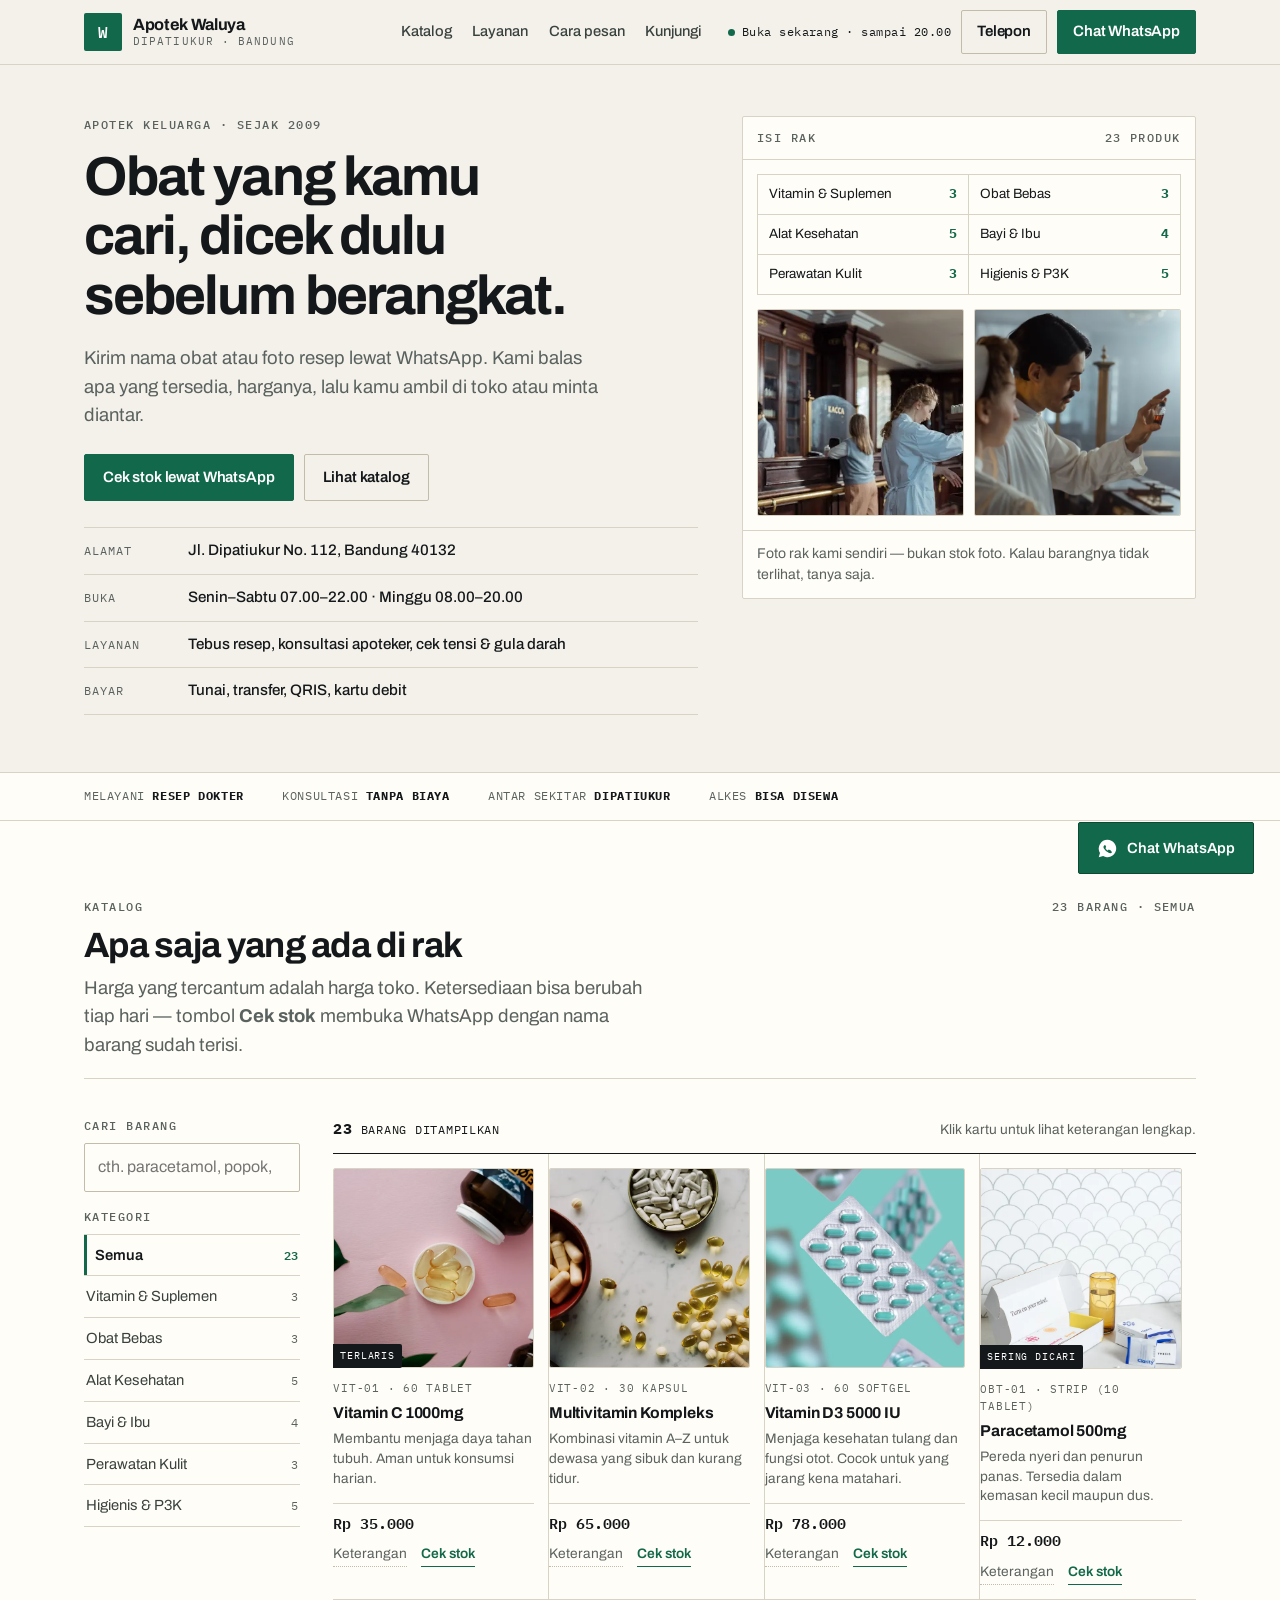
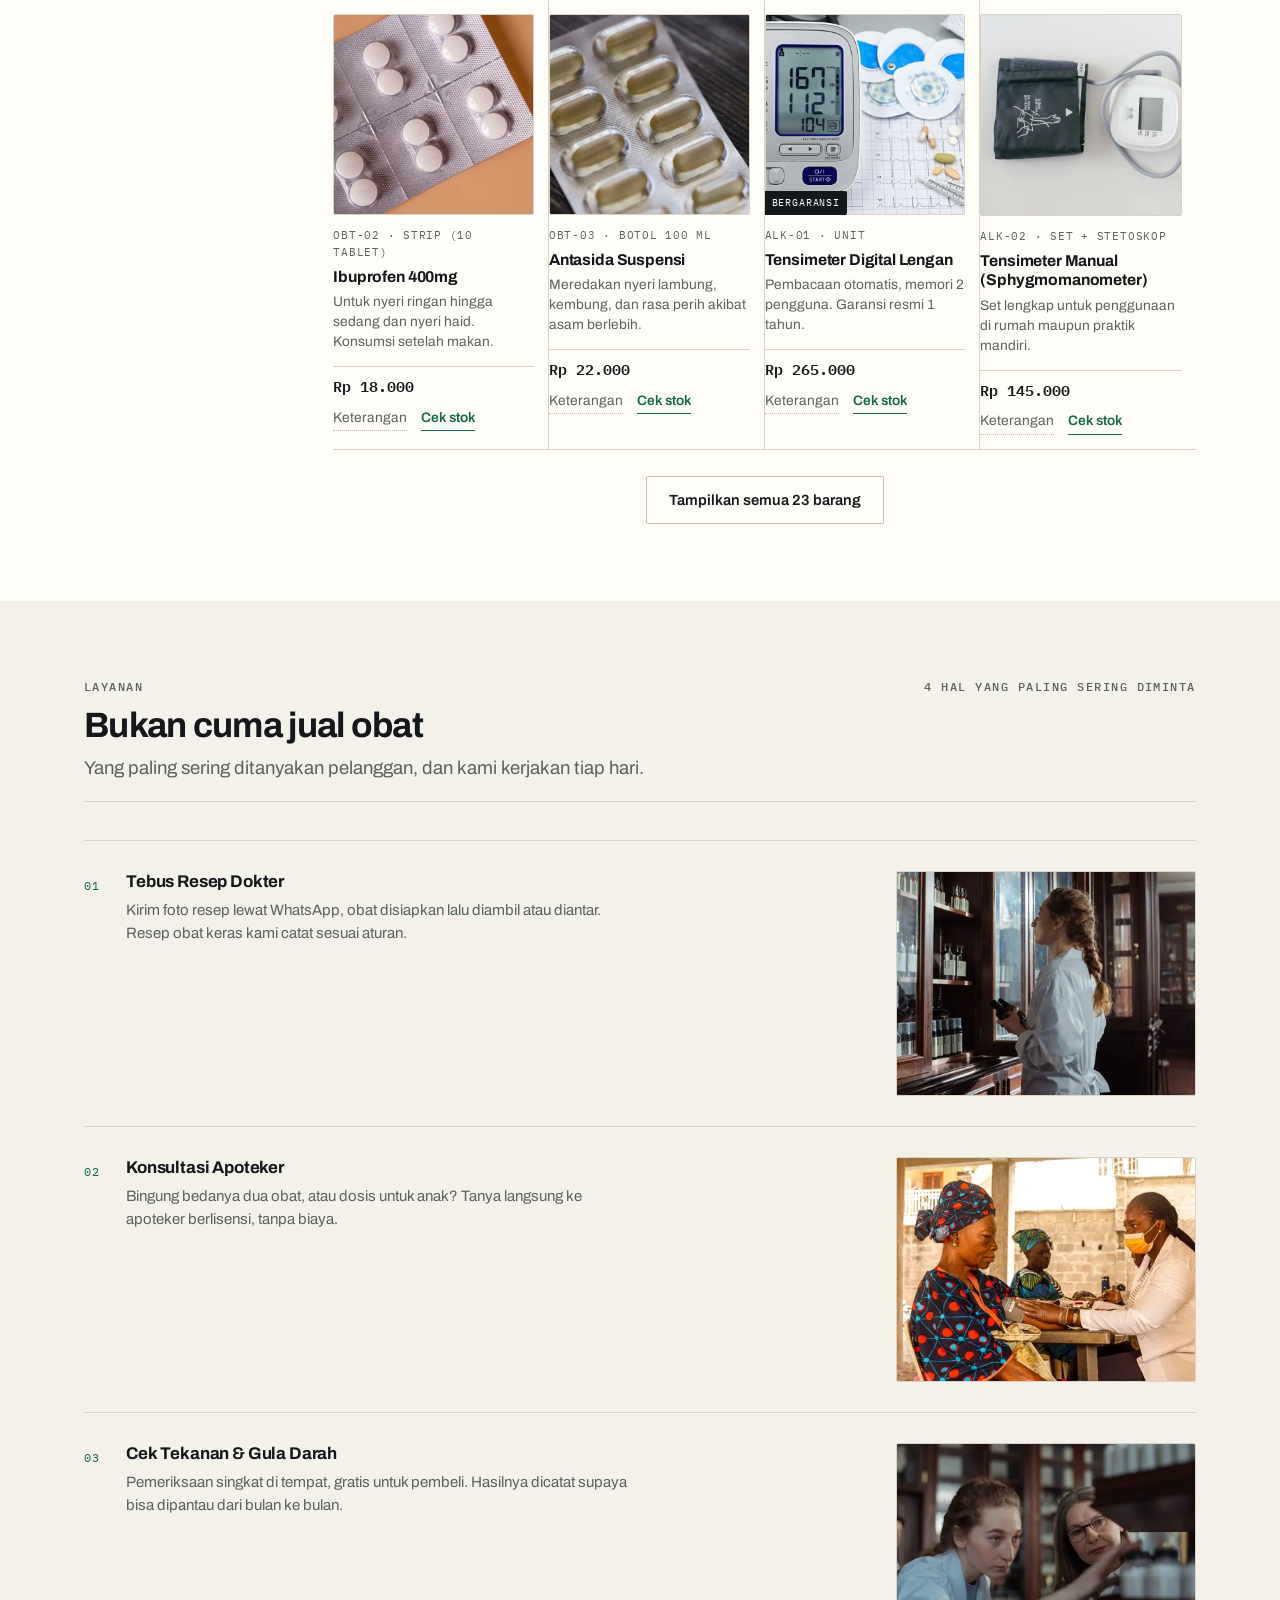
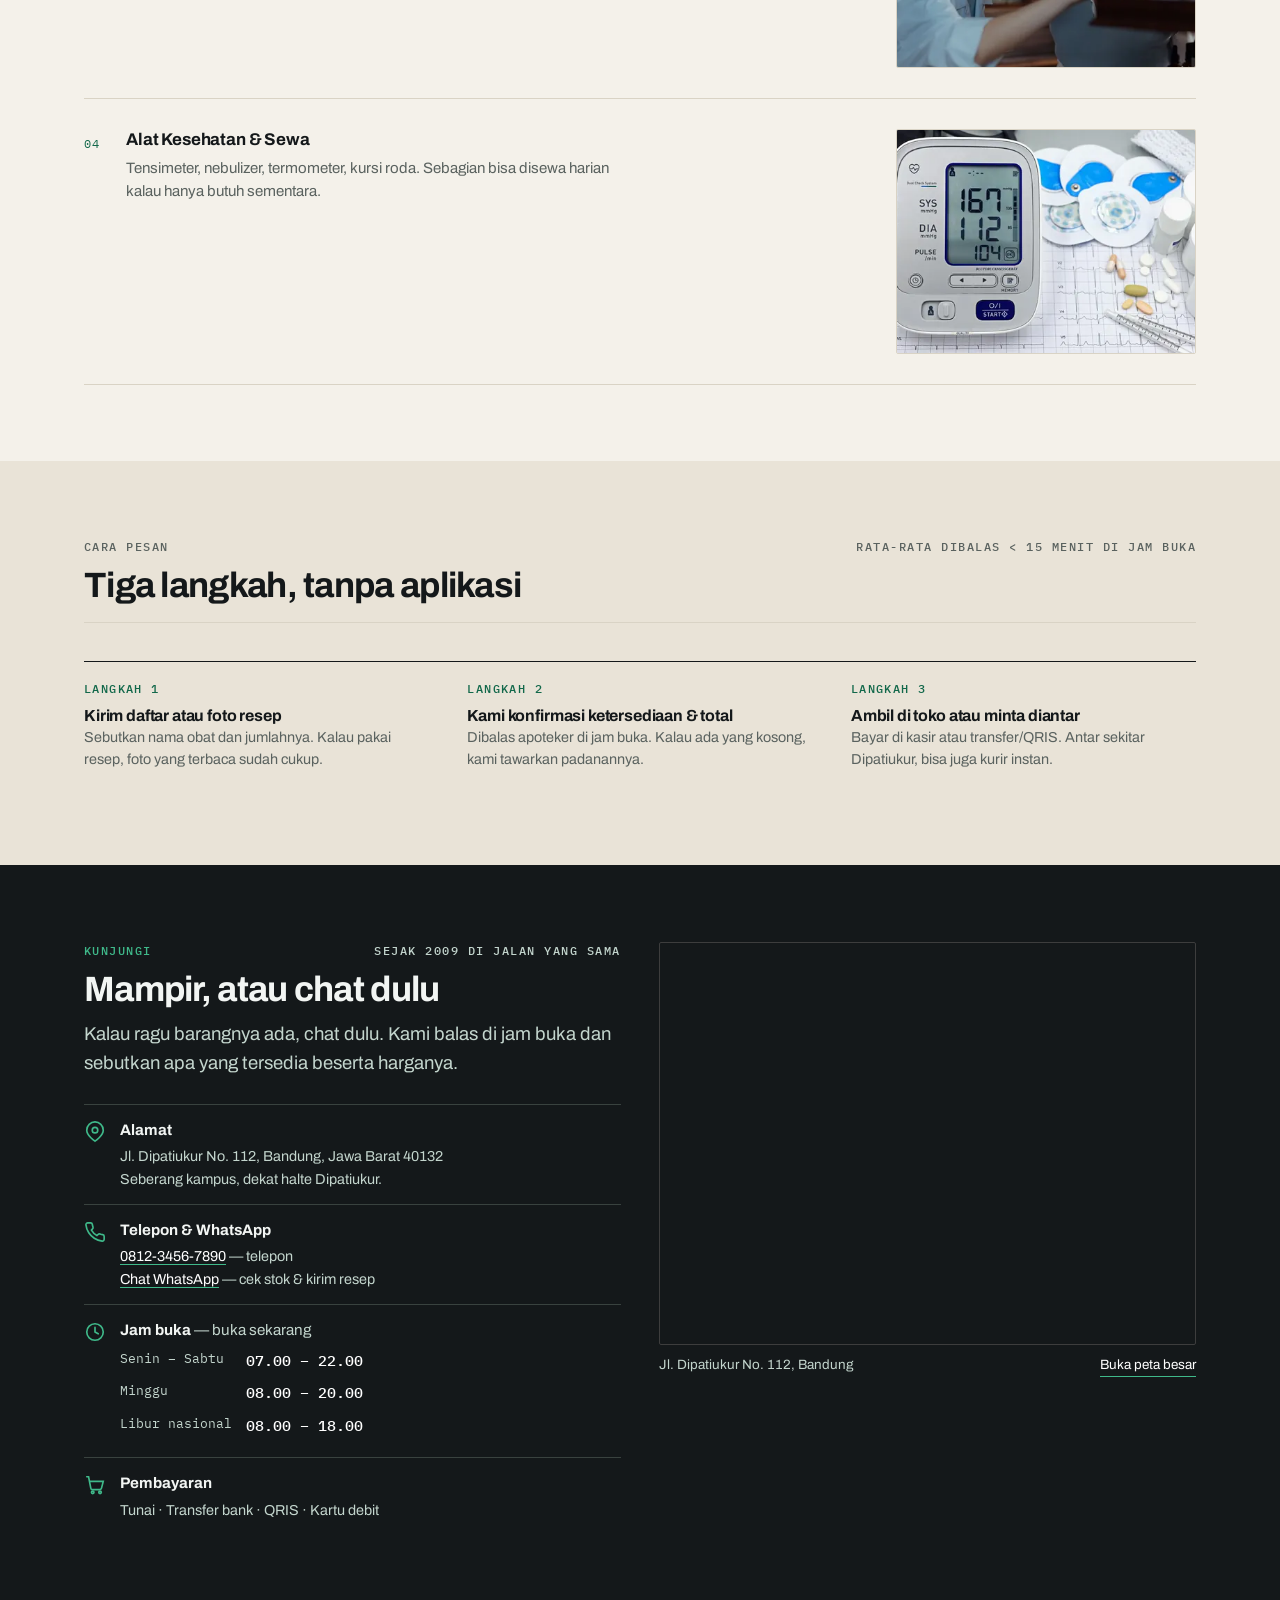
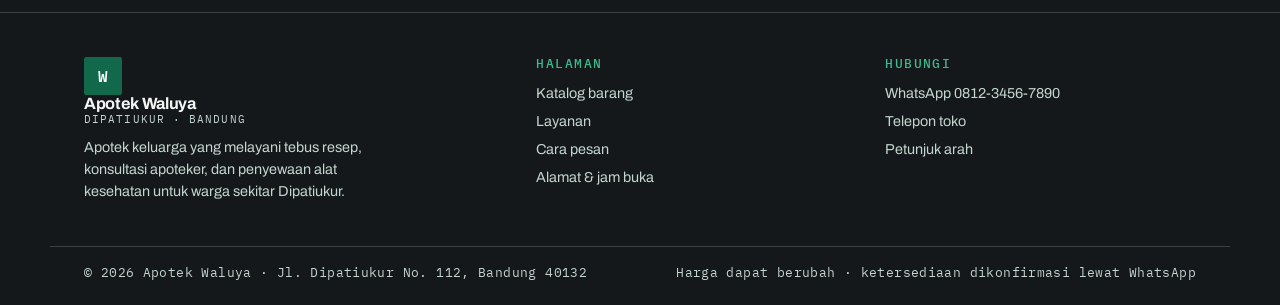
==== index.html @ 4e4db8d1 "Redesign Apotek Waluya: surface katalog, estetika label apotek, anti-slop" ====
<!doctype html>
<html lang="id">
<head>
<meta charset="utf-8">
<meta name="viewport" content="width=device-width,initial-scale=1">
<title>Apotek Waluya — Dipatiukur, Bandung | Cek stok &amp; tebus resep</title>
<meta name="description" content="Apotek keluarga di Jl. Dipatiukur No. 112 Bandung sejak 2009. Cek ketersediaan obat lewat WhatsApp, tebus resep, konsultasi apoteker, cek tensi &amp; gula darah.">
<meta name="theme-color" content="#f4f1ea">
<link rel="canonical" href="https://apotek-waluya.example.id/">
<meta property="og:type" content="website">
<meta property="og:title" content="Apotek Waluya — Dipatiukur, Bandung">
<meta property="og:description" content="Cek ketersediaan obat lewat WhatsApp sebelum datang. Tebus resep, konsultasi apoteker, cek tensi &amp; gula darah.">
<meta property="og:locale" content="id_ID">
<link rel="icon" href="data:image/svg+xml,<svg xmlns='http://www.w3.org/2000/svg' viewBox='0 0 32 32'><rect width='32' height='32' rx='2' fill='%2312684a'/><path d='M16 8v16M8 16h16' stroke='white' stroke-width='4'/></svg>">

<link rel="preconnect" href="https://fonts.googleapis.com">
<link rel="preconnect" href="https://fonts.gstatic.com" crossorigin>
<link href="https://fonts.googleapis.com/css2?family=Archivo:wght@400;500;600;700&family=IBM+Plex+Mono:wght@400;500;600&display=swap" rel="stylesheet">

<script type="application/ld+json">
{
  "@context":"https://schema.org",
  "@type":"Pharmacy",
  "name":"Apotek Waluya",
  "description":"Apotek keluarga di Dipatiukur, Bandung. Melayani tebus resep, konsultasi apoteker, dan alat kesehatan sejak 2009.",
  "url":"https://apotek-waluya.example.id/",
  "telephone":"+6281234567890",
  "priceRange":"Rp",
  "currenciesAccepted":"IDR",
  "paymentAccepted":"Tunai, Transfer bank, QRIS, Kartu debit",
  "address":{
    "@type":"PostalAddress",
    "streetAddress":"Jl. Dipatiukur No. 112",
    "addressLocality":"Bandung",
    "addressRegion":"Jawa Barat",
    "postalCode":"40132",
    "addressCountry":"ID"
  },
  "geo":{"@type":"GeoCoordinates","latitude":-6.9147,"longitude":107.6097},
  "openingHoursSpecification":[
    {"@type":"OpeningHoursSpecification","dayOfWeek":["Monday","Tuesday","Wednesday","Thursday","Friday","Saturday"],"opens":"07:00","closes":"22:00"},
    {"@type":"OpeningHoursSpecification","dayOfWeek":"Sunday","opens":"08:00","closes":"20:00"}
  ]
}
</script>

<style>
/* ============================================================
   10-base.css — token, reset, tipografi, utilitas
   Arah desain: "label apotek" — presisi counter farmasi, bukan
   template SaaS. Radius hampir nol, hairline sebagai pemisah,
   mono hanya untuk data (kode rak, harga, jam, jumlah).
   ============================================================ */

:root{
  /* permukaan */
  --paper:#f4f1ea;      /* kertas label, hangat bukan putih bersih */
  --card:#fffdf7;
  --sand:#e9e3d7;
  --band:#14181a;

  /* tinta */
  --ink:#14181a;
  --ink-2:#39423f;
  --muted:#5a625f;      /* >=4.5:1 di --paper (diverifikasi skrip) */
  --muted-inv:#c3d5cd;  /* >=4.5:1 di --band */

  /* garis */
  --rule:#d9d3c5;
  --rule-2:#c3bcab;
  --rule-inv:#39423f;

  /* hijau apotek — satu aksen saja */
  --green:#12684a;      /* teks putih di atasnya lolos AA */
  --green-d:#0c4a34;
  --green-l:#3fb98a;    /* hanya untuk garis/ikon di atas gelap */

  --sans:"Archivo","Helvetica Neue",Arial,sans-serif;
  --mono:"IBM Plex Mono",ui-monospace,SFMono-Regular,Menlo,monospace;

  --r:2px;              /* sengaja hampir kotak */
  --gutter:clamp(18px,4vw,34px);
  --maxw:1180px;

  --hair:1px solid var(--rule);
}

*,*::before,*::after{box-sizing:border-box}
html{-webkit-text-size-adjust:100%}
body{
  margin:0;
  background:var(--paper);
  color:var(--ink);
  font-family:var(--sans);
  font-size:16px;
  line-height:1.55;
  font-variant-numeric:tabular-nums;
  -webkit-font-smoothing:antialiased;
}
img,svg,iframe{max-width:100%}
img{display:block;height:auto}
h1,h2,h3,h4{margin:0;font-weight:700;letter-spacing:-.02em;line-height:1.08;text-wrap:balance}
h1{font-size:clamp(2rem,1.35rem + 2.6vw,3.45rem);letter-spacing:-.035em}
h2{font-size:clamp(1.5rem,1.15rem + 1.5vw,2.2rem)}
h3{font-size:1.06rem;letter-spacing:-.01em;line-height:1.25}
p{margin:0}
a{color:inherit}
ul,ol{margin:0;padding:0;list-style:none}
button,input,select{font:inherit;color:inherit}
figure{margin:0}

/* setiap fokus keyboard harus terlihat: cincin hijau tua, offset 2px */
:focus-visible{outline:2px solid var(--green-d);outline-offset:2px;border-radius:1px}
:focus:not(:focus-visible){outline:none}

.wrap{
  max-width:var(--maxw);
  margin-inline:auto;
  /* SATU-SATUNYA tempat gutter horizontal ditetapkan. Blok di dalam section
     hanya boleh menambah padding vertikal — kalau tidak, blok itu duduk
     lebih kiri/kanan dari section lain (bug 22px di versi sebelumnya). */
  padding-inline:var(--gutter);
}
.section{padding-block:clamp(46px,6vw,84px)}
.section--paper{background:var(--paper)}
.section--card{background:var(--card)}
.section--sand{background:var(--sand)}
.section--band{background:var(--band);color:#f2f5f3}
.section--band .muted{color:var(--muted-inv)}

.muted{color:var(--muted)}
.lede{font-size:clamp(1rem,.96rem + .3vw,1.16rem);color:var(--muted);max-width:56ch}
.rule{border:0;border-top:var(--hair);margin:0}

/* label kecil mono — dipakai untuk eyebrow, kode rak, keterangan */
.eyebrow,.mono-label{
  font-family:var(--mono);
  font-size:.72rem;
  letter-spacing:.13em;
  text-transform:uppercase;
  color:var(--muted);
  font-weight:500;
}
.section--band .eyebrow{color:var(--green-l)}

/* judul section: label mono di atas, judul, lalu aturan penuh */
.shead{display:grid;gap:10px;padding-bottom:18px;border-bottom:var(--hair);margin-bottom:clamp(24px,3vw,38px)}
.shead__row{display:flex;flex-wrap:wrap;align-items:baseline;gap:8px 20px;justify-content:space-between}
.shead p{max-width:52ch}

/* tombol: persegi, tebal huruf sedang, tanpa gradien/bayangan */
.btn{
  display:inline-flex;align-items:center;gap:9px;
  min-height:44px;padding:11px 18px;
  border:1px solid var(--ink);
  border-radius:var(--r);
  background:var(--ink);color:#fff;
  font-weight:600;font-size:.94rem;letter-spacing:-.01em;
  text-decoration:none;cursor:pointer;
}
.btn:hover{background:var(--green-d);border-color:var(--green-d)}
.btn--ghost{background:transparent;color:var(--ink);border-color:var(--rule-2)}
.btn--ghost:hover{background:var(--ink);color:#fff;border-color:var(--ink)}
.btn--green{background:var(--green);border-color:var(--green)}
.btn--green:hover{background:var(--green-d);border-color:var(--green-d)}

/* tautan teks bergaris — aksi sekunder, tidak perlu jadi tombol */
.tlink{
  display:inline-flex;align-items:center;gap:7px;
  font-weight:600;font-size:.94rem;color:var(--green);
  text-decoration:none;border-bottom:1px solid currentColor;
  padding-bottom:2px;
}
.tlink:hover{color:var(--green-d)}

/* medan input: kotak tegas, label mono di atasnya */
.field{display:grid;gap:6px}
.field>label{font-family:var(--mono);font-size:.72rem;letter-spacing:.11em;text-transform:uppercase;color:var(--muted)}
.field input,.field select{
  width:100%;min-height:48px;padding:11px 13px;
  background:var(--card);border:1px solid var(--rule-2);border-radius:var(--r);
}
.field input:focus-visible,.field select:focus-visible{outline:2px solid var(--green-d);outline-offset:1px}

.skip{position:absolute;left:-9999px;top:0}
.skip:focus{left:12px;top:12px;z-index:50;background:var(--ink);color:#fff;padding:10px 14px;border-radius:var(--r)}

@media (prefers-reduced-motion:reduce){
  *{animation-duration:.001ms !important;transition-duration:.001ms !important}
}
/* ============================================================
   20-masthead.css — baris atas + blok pembuka
   Blok pembuka SENGAJA bukan hero tengah: ini papan counter —
   identitas di kiri, bukti operasional di kanan, satu baris
   fakta di bawah. Surface = Explore, jadi yang dijual adalah
   "apa yang ada di sini", bukan tagline.
   ============================================================ */

.masthead{
  position:sticky;top:0;z-index:30;
  background:var(--paper);
  border-bottom:var(--hair);
}
.masthead__in{
  display:flex;align-items:center;gap:clamp(10px,2vw,28px);
  min-height:64px;
  padding-block:9px;
}
.brand{display:flex;align-items:center;gap:11px;text-decoration:none;margin-right:auto}
.brand__mark{
  display:grid;place-items:center;flex:0 0 auto;
  width:38px;height:38px;border-radius:var(--r);
  background:var(--green);color:#fff;
  font-family:var(--mono);font-weight:600;font-size:1rem;letter-spacing:-.02em;
}
.brand__txt{display:grid;line-height:1.15}
.brand__txt b{font-size:1.02rem;letter-spacing:-.02em}
.brand__txt span{font-family:var(--mono);font-size:.68rem;letter-spacing:.1em;text-transform:uppercase;color:var(--muted)}

.navlinks{display:flex;gap:clamp(12px,1.6vw,24px);align-items:center}
.navlinks a{
  text-decoration:none;font-size:.92rem;font-weight:500;color:var(--ink-2);
  padding-block:4px;border-bottom:1px solid transparent;
}
.navlinks a:hover{color:var(--ink);border-bottom-color:var(--ink)}
.masthead__cta{display:flex;align-items:center;gap:10px}
.masthead__cta .btn{min-height:42px;padding:9px 15px}

/* status buka/tutup — teks mono kecil dengan titik, bukan badge berwarna */
.status{display:inline-flex;align-items:center;gap:7px;font-family:var(--mono);font-size:.74rem;letter-spacing:.04em}
.status__dot{width:7px;height:7px;border-radius:50%;background:var(--green);flex:0 0 auto}
.status.is-closed .status__dot{background:#a8442f}

/* --- blok pembuka ------------------------------------------------ */
.open{padding-block:clamp(30px,4vw,54px) clamp(34px,4.5vw,60px)}
.open__grid{display:grid;gap:clamp(24px,3.4vw,52px);align-items:start}
@media (min-width:900px){
  .open__grid{grid-template-columns:minmax(0,1.15fr) minmax(0,.85fr)}
}
.open__kicker{margin-bottom:14px}
.open h1{max-width:22ch}
.open__lede{margin-top:18px;max-width:48ch}
.open__cta{display:flex;flex-wrap:wrap;gap:10px;margin-top:24px}

/* daftar fakta operasional: baris mono dengan pemisah hairline */
.facts{border-top:var(--hair);margin-top:26px}
.facts__row{display:flex;gap:14px;align-items:baseline;padding:11px 0;border-bottom:var(--hair)}
.facts__k{font-family:var(--mono);font-size:.74rem;letter-spacing:.08em;text-transform:uppercase;color:var(--muted);flex:0 0 7.6em}
.facts__v{font-size:.95rem;font-weight:500}

/* papan bukti: kisi kategori + foto — ini yang menggantikan "hero shot" */
.board{background:var(--card);border:var(--hair);border-radius:var(--r)}
.board__head{display:flex;justify-content:space-between;align-items:center;gap:12px;padding:12px 14px;border-bottom:var(--hair)}
.board__body{padding:14px}
.board__cats{display:grid;grid-template-columns:1fr 1fr;gap:1px;background:var(--rule);border:var(--hair)}
.board__cats span{background:var(--card);padding:9px 11px;font-size:.84rem;display:flex;justify-content:space-between;gap:8px;align-items:baseline}
.board__cats b{font-family:var(--mono);font-size:.8rem;color:var(--green)}
.board__shots{display:grid;grid-template-columns:1fr 1fr;gap:10px;margin-top:14px}
.board__shots img{width:100%;aspect-ratio:1/1;object-fit:cover;border-radius:var(--r);border:var(--hair)}
.board__foot{padding:12px 14px;border-top:var(--hair);font-size:.88rem;color:var(--muted)}

/* baris fakta penuh lebar di bawah blok pembuka */
.strip{border-block:var(--hair);background:var(--card)}
.strip__in{display:flex;flex-wrap:wrap;gap:10px clamp(18px,3vw,40px);padding-block:14px;align-items:baseline}
.strip__in span{font-family:var(--mono);font-size:.76rem;letter-spacing:.05em;color:var(--muted);text-transform:uppercase}
.strip__in b{color:var(--ink)}

@media (max-width:880px){
  .navlinks{display:none}
}
@media (max-width:560px){
  .brand__txt span{display:none}
  .masthead__cta .btn--ghost{display:none}
  .facts__k{flex-basis:6.4em}
}
/* ============================================================
   30-catalog.css — surface UTAMA: Explore
   Komposisinya adalah filter + kisi hasil, bukan hero. Rail
   filter di kiri (sticky), kisi produk di kanan. Semua pemisah
   hairline, tanpa bayangan, tanpa kartu melayang.
   ============================================================ */

.cat__grid{display:grid;gap:clamp(20px,2.6vw,40px);align-items:start}
/* grid item default min-width:auto -> tidak bisa mengecil di bawah min-content,
   itu yang bikin kisi produk melar 36px di viewport 320px */
.cat__grid>*{min-width:0}
@media (min-width:960px){
  .cat__grid{grid-template-columns:216px minmax(0,1fr)}
}

/* --- rail filter ------------------------------------------------- */
.rail{display:grid;gap:16px}
@media (min-width:960px){
  .rail{position:sticky;top:82px}
}
.rail__block{display:grid;gap:8px}
.rail__list{display:grid;border-top:var(--hair)}
.rail__list button{
  display:flex;justify-content:space-between;align-items:baseline;gap:10px;
  width:100%;min-height:40px;padding:9px 2px;
  background:none;border:0;border-bottom:var(--hair);
  text-align:left;font-size:.92rem;cursor:pointer;color:var(--ink-2);
}
.rail__list button span{font-family:var(--mono);font-size:.78rem;color:var(--muted)}
.rail__list button:hover{color:var(--ink)}
.rail__list button[aria-pressed="true"]{color:var(--ink);font-weight:600}
.rail__list button[aria-pressed="true"] span{color:var(--green)}
/* penanda kategori aktif: garis tebal di kiri, bukan latar berwarna */
.rail__list button[aria-pressed="true"]{
  box-shadow:inset 3px 0 0 var(--green);
  padding-left:11px;
}

/* di bawah 960px rail jadi daftar mendatar yang bisa digeser */
@media (max-width:959px){
  .rail__list{
    grid-auto-flow:column;grid-auto-columns:max-content;
    border-top:0;gap:0 18px;
    overflow-x:auto;scrollbar-width:none;
  }
  .rail__list::-webkit-scrollbar{display:none}
  .rail__list button{border-bottom:0;border-top:2px solid transparent;min-height:42px}
  .rail__list button[aria-pressed="true"]{box-shadow:none;padding-left:2px;border-top-color:var(--green)}
  .rail__list button span{margin-left:6px}
}

/* --- kepala hasil ------------------------------------------------- */
.cat__bar{
  display:flex;flex-wrap:wrap;gap:10px 18px;align-items:baseline;
  justify-content:space-between;padding-bottom:12px;border-bottom:1px solid var(--ink);
}
.cat__count{font-family:var(--mono);font-size:.78rem;letter-spacing:.06em;text-transform:uppercase}
.cat__count b{font-size:.95rem}
.cat__note{font-size:.86rem;color:var(--muted);max-width:44ch}

/* --- kisi produk -------------------------------------------------- */
.pgrid{
  display:grid;gap:0;
  grid-template-columns:repeat(2,minmax(0,1fr));
}
@media (min-width:620px){.pgrid{grid-template-columns:repeat(3,minmax(0,1fr))}}
@media (min-width:1180px){.pgrid{grid-template-columns:repeat(4,minmax(0,1fr))}}

.pcard{
  display:grid;grid-template-rows:auto 1fr;
  border-bottom:var(--hair);border-right:var(--hair);
  padding:0 0 14px;min-width:0;
}
/* hapus garis kanan pada kolom terakhir tiap baris */
.pgrid>.pcard:nth-child(2n){border-right:0}
@media (min-width:620px){.pgrid>.pcard:nth-child(2n){border-right:var(--hair)}.pgrid>.pcard:nth-child(3n){border-right:0}}
@media (min-width:1180px){.pgrid>.pcard:nth-child(3n){border-right:var(--hair)}.pgrid>.pcard:nth-child(4n){border-right:0}}

.pcard[hidden]{display:none}

.pcard__foto{position:relative;padding:14px 14px 12px 0}
.pcard__img{
  width:100%;aspect-ratio:1/1;object-fit:cover;
  border:var(--hair);border-radius:var(--r);background:var(--sand);
}
.pcard__tag{
  position:absolute;left:0;bottom:12px;
  background:var(--ink);color:#fff;
  font-family:var(--mono);font-size:.64rem;letter-spacing:.08em;text-transform:uppercase;
  padding:4px 7px;border-radius:0 var(--r) var(--r) 0;
}
.pcard__body{display:grid;gap:6px;padding-right:14px;align-content:start;min-width:0}
.pcard__code{font-family:var(--mono);font-size:.68rem;letter-spacing:.07em;text-transform:uppercase;color:var(--muted)}
.pcard__nama{font-size:.98rem;overflow-wrap:anywhere}
.pcard__desc{font-size:.86rem;color:var(--muted);line-height:1.45}
.pcard__foot{
  display:flex;flex-wrap:wrap;justify-content:space-between;align-items:baseline;
  gap:6px 10px;
  margin-top:8px;padding-top:9px;border-top:var(--hair);min-width:0;
}
.pcard__harga{font-family:var(--mono);font-size:.92rem;font-weight:600}
.pcard__acts{display:inline-flex;align-items:baseline;gap:14px;flex-wrap:wrap;justify-content:flex-end;min-width:0}
.pcard__more{
  display:inline-flex;align-items:center;min-height:26px;
  background:none;border:0;padding:0;cursor:pointer;
  font-size:.86rem;color:var(--muted);border-bottom:1px dotted var(--rule-2);
}
.pcard__more:hover{color:var(--ink);border-bottom-color:var(--ink)}
.pcard__cta{
  display:inline-flex;align-items:center;min-height:26px;
  font-size:.86rem;font-weight:600;color:var(--green);text-decoration:none;
  border-bottom:1px solid currentColor;
}
.pcard__cta:hover{color:var(--green-d)}

/* keadaan kosong hasil pencarian */
.cat__empty{
  display:none;padding:34px 0;text-align:left;
  border-bottom:var(--hair);
}
.cat__empty.is-on{display:block}
.cat__empty h3{margin-bottom:8px}
.cat__empty p{color:var(--muted);max-width:46ch;margin-bottom:14px}

/* tombol muat lebih banyak */
.cat__more{display:flex;justify-content:center;padding-top:26px}
.cat__more button{
  min-height:46px;padding:12px 22px;background:var(--card);
  border:1px solid var(--rule-2);border-radius:var(--r);
  font-weight:600;font-size:.92rem;cursor:pointer;
}
.cat__more button:hover{border-color:var(--ink);background:var(--paper)}
.cat__more[hidden]{display:none}

@media (max-width:619px){
  /* kartu 2 kolom: rapatkan sedikit, deskripsi tetap tampil (grid menyamakan
     tinggi kartu per baris, jadi garis bawahnya tetap lurus) */
  .pcard__foto{padding:12px 12px 10px 0}
  .pcard__body{padding-right:12px}
  .pcard__tag{bottom:10px}
  .pcard__code{font-size:.63rem}
}

@media (max-width:400px){
  /* di bawah 400px: harga pindah baris sendiri, aksi tetap sejajar */
  .pcard__foot{justify-content:flex-start}
  .pcard__acts{width:100%;justify-content:flex-start;gap:12px}
}
/* ============================================================
   40-detail.css — panel detail produk (<dialog>)
   Muncul saat kartu diklik. Karena kartu di mobile 2 kolom dan
   deskripsi disembunyikan, panel ini yang membawa detail penuh.
   ============================================================ */

.pdetail{
  width:min(560px,calc(100vw - 2*var(--gutter)));
  padding:0;border:1px solid var(--ink);border-radius:var(--r);
  background:var(--card);color:var(--ink);
}
.pdetail::backdrop{background:rgba(20,24,26,.55)}
.pdetail__in{display:grid;gap:14px;padding:18px}
.pdetail__top{display:flex;justify-content:space-between;align-items:flex-start;gap:14px}
.pdetail__foto{width:100%;aspect-ratio:4/3;object-fit:cover;border:var(--hair);border-radius:var(--r)}
.pdetail__code{font-family:var(--mono);font-size:.7rem;letter-spacing:.08em;text-transform:uppercase;color:var(--muted)}
.pdetail h3{font-size:1.24rem;letter-spacing:-.02em}
.pdetail__desc{color:var(--muted);font-size:.94rem}
.pdetail__rows{border-top:var(--hair)}
.pdetail__rows div{display:flex;justify-content:space-between;gap:14px;padding:9px 0;border-bottom:var(--hair)}
.pdetail__rows span{font-family:var(--mono);font-size:.72rem;letter-spacing:.07em;text-transform:uppercase;color:var(--muted)}
.pdetail__rows b{font-family:var(--mono);font-size:.92rem}
.pdetail__x{
  flex:0 0 auto;width:40px;height:40px;display:grid;place-items:center;
  background:none;border:1px solid var(--rule-2);border-radius:var(--r);
  cursor:pointer;font-size:1.1rem;line-height:1;
}
.pdetail__x:hover{background:var(--ink);color:#fff;border-color:var(--ink)}
.pdetail__cta{display:grid;gap:8px}
.pdetail__cta .btn{justify-content:center}

/* tombol WhatsApp mengambang — di mobile jadi bulat 52px, dan blok terakhir
   halaman diberi padding bawah supaya tidak ada teks yang tertutup */
.wafloat{
  position:fixed;right:clamp(14px,2vw,26px);bottom:clamp(14px,2vw,26px);z-index:40;
  display:inline-flex;align-items:center;gap:9px;
  min-height:52px;padding:0 18px;border-radius:var(--r);
  background:var(--green);color:#fff;text-decoration:none;font-weight:600;font-size:.92rem;
  border:1px solid var(--green-d);
}
.wafloat:hover{background:var(--green-d)}
.wafloat svg{width:21px;height:21px;flex:0 0 auto}
@media (max-width:600px){
  .wafloat{width:52px;height:52px;padding:0;justify-content:center;border-radius:50%}
  .wafloat span{display:none}
}
/* ============================================================
   50-sections.css — layanan, alur, kunjungi, footer
   Layanan = baris editorial bernomor (bukan 3 kartu sejajar).
   Alur = pita proses 3 kolom tanpa kotak.
   ============================================================ */

/* --- layanan ------------------------------------------------------ */
.svc__list{border-top:var(--hair)}
.svc{
  display:grid;gap:clamp(14px,2vw,30px);align-items:start;
  padding-block:clamp(20px,2.4vw,30px);
  border-bottom:var(--hair);
}
.svc:first-child{border-top:0}
@media (min-width:880px){
  .svc{grid-template-columns:auto minmax(0,1fr) 300px}
}
.svc__n{
  font-family:var(--mono);font-size:.78rem;letter-spacing:.1em;
  color:var(--green);padding-top:5px;
}
.svc__txt h3{margin-bottom:7px}
.svc__txt p{color:var(--muted);font-size:.94rem;max-width:56ch}
.svc__foto img{width:100%;border:var(--hair);border-radius:var(--r)}
@media (max-width:879px){
  .svc__n{padding-top:0}
  .svc__foto img{aspect-ratio:16/9}
}

/* --- alur --------------------------------------------------------- */
.steps{
  display:grid;gap:0;border-top:1px solid var(--ink);
}
@media (min-width:760px){
  .steps{grid-template-columns:repeat(3,minmax(0,1fr));gap:0 clamp(20px,3vw,40px)}
}
.step{display:grid;gap:8px;padding-block:18px;border-bottom:var(--hair)}
@media (min-width:760px){.step{border-bottom:0;border-top:0}}
.step__n{
  font-family:var(--mono);font-size:.72rem;letter-spacing:.12em;
  color:var(--green);font-weight:500;
}
.step h3{font-size:1rem}
.step p{color:var(--muted);font-size:.9rem}

/* --- kunjungi ----------------------------------------------------- */
.visit{display:grid;gap:clamp(24px,3vw,44px);align-items:start}
@media (min-width:900px){
  .visit{grid-template-columns:minmax(0,1fr) minmax(0,1fr)}
}
.visit__rows{border-top:1px solid var(--rule-inv);margin-top:26px}
.vrow{display:flex;gap:14px;padding:14px 0;border-bottom:1px solid var(--rule-inv)}
.vrow__ico{flex:0 0 auto;width:22px;padding-top:2px}
.vrow__ico svg{width:22px;height:22px;display:block}
.vrow b{display:block;font-size:.95rem;margin-bottom:3px}
.vrow p{font-size:.9rem;color:var(--muted-inv)}
.vrow a{color:#fff;text-decoration:none;border-bottom:1px solid var(--green-l)}
.vrow a:hover{color:var(--green-l)}
.hours{display:flex;justify-content:space-between;gap:14px;font-family:var(--mono);font-size:.82rem;color:var(--muted-inv);padding:3px 0}
.hours b{color:#fff;font-weight:500}

.visit__map{display:grid;gap:10px}
.visit__map iframe{
  width:100%;aspect-ratio:4/3;border:1px solid var(--rule-inv);border-radius:var(--r);
  filter:grayscale(1) contrast(1.05);   /* peta mengikuti nada halaman, bukan biru bawaan */
}
.visit__map figcaption{display:flex;flex-wrap:wrap;gap:6px 16px;justify-content:space-between;font-size:.84rem;color:var(--muted-inv)}
.visit__map figcaption a{color:#fff;text-decoration:none;border-bottom:1px solid var(--green-l)}

/* --- footer ------------------------------------------------------- */
.foot{background:var(--band);color:#f2f5f3;border-top:1px solid var(--rule-inv)}
.foot__in{display:grid;gap:clamp(20px,3vw,40px);padding-block:clamp(28px,3.4vw,44px)}
@media (min-width:760px){.foot__in{grid-template-columns:minmax(0,1.2fr) repeat(2,minmax(0,.9fr))}}
.foot h4{font-size:.8rem;font-family:var(--mono);letter-spacing:.11em;text-transform:uppercase;color:var(--green-l);font-weight:500;margin-bottom:11px}
.foot ul{display:grid;gap:8px}
.foot a{color:var(--muted-inv);text-decoration:none;font-size:.9rem;display:inline-block;min-height:24px;line-height:24px}
.foot a:hover{color:#fff}
.foot ul{gap:3px}
.foot__about p{color:var(--muted-inv);font-size:.9rem;max-width:40ch;margin-top:10px}
.foot__bot{
  border-top:1px solid var(--rule-inv);padding-block:16px 22px;
  display:flex;flex-wrap:wrap;gap:8px 20px;justify-content:space-between;
  font-size:.8rem;color:var(--muted-inv);
}
.foot__bot span{font-family:var(--mono);letter-spacing:.03em}
</style>
</head>
<body>
<a class="skip" href="#katalog">Lewati ke katalog</a>

<header class="masthead">
  <div class="wrap masthead__in">
    <a class="brand" href="#atas" aria-label="Apotek Waluya, ke atas">
      <span class="brand__mark" aria-hidden="true">W</span>
      <span class="brand__txt">
        <b>Apotek Waluya</b>
        <span>Dipatiukur &middot; Bandung</span>
      </span>
    </a>
    <nav class="navlinks" aria-label="Navigasi utama">
      <a href="#katalog">Katalog</a>
      <a href="#layanan">Layanan</a>
      <a href="#alur">Cara pesan</a>
      <a href="#kunjungi">Kunjungi</a>
    </nav>
    <div class="masthead__cta">
      <span class="status" id="statusBuka"><span class="status__dot" aria-hidden="true"></span><span id="statusTeks">Jam buka</span></span>
      <a class="btn btn--ghost" href="tel:+6281234567890">Telepon</a>
      <a class="btn btn--green" href="https://wa.me/6281234567890?text=Halo%20Apotek%20Waluya%2C%20saya%20mau%20bertanya." target="_blank" rel="noopener">Chat WhatsApp</a>
    </div>
  </div>
</header>

<main id="atas">

  <!-- Blok pembuka: papan counter, bukan hero tengah -->
  <section class="open">
    <div class="wrap open__grid">
      <div>
        <p class="eyebrow open__kicker">Apotek keluarga &middot; sejak 2009</p>
        <h1>Obat yang kamu cari, dicek dulu sebelum berangkat.</h1>
        <p class="lede open__lede">
          Kirim nama obat atau foto resep lewat WhatsApp. Kami balas apa yang tersedia,
          harganya, lalu kamu ambil di toko atau minta diantar.
        </p>
        <div class="open__cta">
          <a class="btn btn--green" href="https://wa.me/6281234567890?text=Halo%20Apotek%20Waluya%2C%20saya%20mau%20cek%20stok%20obat." target="_blank" rel="noopener">Cek stok lewat WhatsApp</a>
          <a class="btn btn--ghost" href="#katalog">Lihat katalog</a>
        </div>

        <div class="facts">
          <div class="facts__row"><span class="facts__k">Alamat</span><span class="facts__v">Jl. Dipatiukur No. 112, Bandung 40132</span></div>
          <div class="facts__row"><span class="facts__k">Buka</span><span class="facts__v">Senin–Sabtu 07.00–22.00 &middot; Minggu 08.00–20.00</span></div>
          <div class="facts__row"><span class="facts__k">Layanan</span><span class="facts__v">Tebus resep, konsultasi apoteker, cek tensi &amp; gula darah</span></div>
          <div class="facts__row"><span class="facts__k">Bayar</span><span class="facts__v">Tunai, transfer, QRIS, kartu debit</span></div>
        </div>
      </div>

      <aside class="board" aria-label="Ringkasan isi apotek">
        <div class="board__head">
          <span class="mono-label">Isi rak</span>
          <span class="mono-label">23 produk</span>
        </div>
        <div class="board__body">
          <div class="board__cats"><span>Vitamin & Suplemen <b>3</b></span><span>Obat Bebas <b>3</b></span><span>Alat Kesehatan <b>5</b></span><span>Bayi & Ibu <b>4</b></span><span>Perawatan Kulit <b>3</b></span><span>Higienis & P3K <b>5</b></span></div>
          <div class="board__shots">
            <picture><source type="image/webp" srcset="assets/webp/farmasi-susun-480.webp 480w, assets/webp/farmasi-susun-800.webp 800w, assets/webp/farmasi-susun-1200.webp 1200w" sizes="(max-width:900px) 45vw, 240px"><img class="board__img" src="assets/webp/farmasi-susun-800.webp" width="1200" height="800" alt="Rak obat tersusun di Apotek Waluya" loading="lazy" decoding="async" style="background-image:url([data-uri]);background-size:cover"></picture>
            <picture><source type="image/webp" srcset="assets/webp/farmasi-obat-480.webp 480w, assets/webp/farmasi-obat-800.webp 800w, assets/webp/farmasi-obat-1200.webp 1200w" sizes="(max-width:900px) 45vw, 240px"><img class="board__img" src="assets/webp/farmasi-obat-800.webp" width="1200" height="1800" alt="Kemasan obat di rak apotek" loading="lazy" decoding="async" style="background-image:url([data-uri]);background-size:cover"></picture>
          </div>
        </div>
        <p class="board__foot">Foto rak kami sendiri — bukan stok foto. Kalau barangnya tidak terlihat, tanya saja.</p>
      </aside>
    </div>
  </section>

  <div class="strip">
    <div class="wrap strip__in">
      <span>Melayani <b>resep dokter</b></span>
      <span>Konsultasi <b>tanpa biaya</b></span>
      <span>Antar sekitar <b>Dipatiukur</b></span>
      <span>Alkes <b>bisa disewa</b></span>
    </div>
  </div>

  <!-- SURFACE UTAMA: Explore — filter + kisi hasil -->
  <section class="section section--card" id="katalog">
    <div class="wrap">
      <div class="shead">
        <div class="shead__row">
          <p class="eyebrow">Katalog</p>
          <p class="mono-label" id="katalogLive" role="status" aria-live="polite"></p>
        </div>
        <h2>Apa saja yang ada di rak</h2>
        <p class="lede">
          Harga yang tercantum adalah harga toko. Ketersediaan bisa berubah tiap hari —
          tombol <b>Cek stok</b> membuka WhatsApp dengan nama barang sudah terisi.
        </p>
      </div>

      <div class="cat__grid">
        <div class="rail">
          <div class="rail__block">
            <label class="mono-label" for="cari">Cari barang</label>
            <div class="field">
              <input id="cari" type="search" placeholder="cth. paracetamol, popok, tensi" autocomplete="off">
            </div>
          </div>
          <div class="rail__block">
            <p class="mono-label" id="railKatLabel">Kategori</p>
            <div class="rail__list" role="group" aria-labelledby="railKatLabel">
          <button type="button" data-filter="all" aria-pressed="true">Semua<span>23</span></button>
          <button type="button" data-filter="vitamin" aria-pressed="false">Vitamin & Suplemen<span>3</span></button>
          <button type="button" data-filter="obat" aria-pressed="false">Obat Bebas<span>3</span></button>
          <button type="button" data-filter="alkes" aria-pressed="false">Alat Kesehatan<span>5</span></button>
          <button type="button" data-filter="bayi" aria-pressed="false">Bayi & Ibu<span>4</span></button>
          <button type="button" data-filter="kulit" aria-pressed="false">Perawatan Kulit<span>3</span></button>
          <button type="button" data-filter="higienis" aria-pressed="false">Higienis & P3K<span>5</span></button>
            </div>
          </div>
        </div>

        <div>
          <div class="cat__bar">
            <p class="cat__count"><b id="hasilJumlah">23</b> barang ditampilkan</p>
            <p class="cat__note">Klik kartu untuk lihat keterangan lengkap.</p>
          </div>

          <div class="pgrid" id="pgrid">
<article class="pcard" data-kat="vitamin" data-katnama="Vitamin & Suplemen" data-satuan="60 tablet" data-cari="vitamin c 1000mg membantu menjaga daya tahan tubuh. aman untuk konsumsi harian. vit-01">
  <div class="pcard__foto"><img class="pcard__img" src="assets/webp/vitamin-c-card.webp" width="600" height="600" alt="Vitamin C 1000mg" loading="lazy" decoding="async" style="background-image:url([data-uri]);background-size:cover"><span class="pcard__tag">Terlaris</span></div>
  <div class="pcard__body">
    <span class="pcard__code">VIT-01 &middot; 60 tablet</span>
    <h3 class="pcard__nama">Vitamin C 1000mg</h3>
    <p class="pcard__desc">Membantu menjaga daya tahan tubuh. Aman untuk konsumsi harian.</p>
    <div class="pcard__foot">
      <span class="pcard__harga">Rp 35.000</span>
      <span class="pcard__acts">
        <button type="button" class="pcard__more">Keterangan</button>
        <a class="pcard__cta" href="https://wa.me/6281234567890?text=Halo%20Apotek%20Waluya%2C%20saya%20mau%20tanya%20stok%20Vitamin%20C%201000mg%20%2860%20tablet%29.%20Apakah%20tersedia%3F" target="_blank" rel="noopener">Cek stok</a>
      </span>
    </div>
  </div>
</article>
<article class="pcard" data-kat="vitamin" data-katnama="Vitamin & Suplemen" data-satuan="30 kapsul" data-cari="multivitamin kompleks kombinasi vitamin a–z untuk dewasa yang sibuk dan kurang tidur. vit-02">
  <div class="pcard__foto"><img class="pcard__img" src="assets/webp/multivitamin-card.webp" width="600" height="600" alt="Multivitamin Kompleks" loading="lazy" decoding="async" style="background-image:url([data-uri]);background-size:cover"></div>
  <div class="pcard__body">
    <span class="pcard__code">VIT-02 &middot; 30 kapsul</span>
    <h3 class="pcard__nama">Multivitamin Kompleks</h3>
    <p class="pcard__desc">Kombinasi vitamin A–Z untuk dewasa yang sibuk dan kurang tidur.</p>
    <div class="pcard__foot">
      <span class="pcard__harga">Rp 65.000</span>
      <span class="pcard__acts">
        <button type="button" class="pcard__more">Keterangan</button>
        <a class="pcard__cta" href="https://wa.me/6281234567890?text=Halo%20Apotek%20Waluya%2C%20saya%20mau%20tanya%20stok%20Multivitamin%20Kompleks%20%2830%20kapsul%29.%20Apakah%20tersedia%3F" target="_blank" rel="noopener">Cek stok</a>
      </span>
    </div>
  </div>
</article>
<article class="pcard" data-kat="vitamin" data-katnama="Vitamin & Suplemen" data-satuan="60 softgel" data-cari="vitamin d3 5000 iu menjaga kesehatan tulang dan fungsi otot. cocok untuk yang jarang kena matahari. vit-03">
  <div class="pcard__foto"><img class="pcard__img" src="assets/webp/vitamin-d3-card.webp" width="600" height="600" alt="Vitamin D3 5000 IU" loading="lazy" decoding="async" style="background-image:url([data-uri]);background-size:cover"></div>
  <div class="pcard__body">
    <span class="pcard__code">VIT-03 &middot; 60 softgel</span>
    <h3 class="pcard__nama">Vitamin D3 5000 IU</h3>
    <p class="pcard__desc">Menjaga kesehatan tulang dan fungsi otot. Cocok untuk yang jarang kena matahari.</p>
    <div class="pcard__foot">
      <span class="pcard__harga">Rp 78.000</span>
      <span class="pcard__acts">
        <button type="button" class="pcard__more">Keterangan</button>
        <a class="pcard__cta" href="https://wa.me/6281234567890?text=Halo%20Apotek%20Waluya%2C%20saya%20mau%20tanya%20stok%20Vitamin%20D3%205000%20IU%20%2860%20softgel%29.%20Apakah%20tersedia%3F" target="_blank" rel="noopener">Cek stok</a>
      </span>
    </div>
  </div>
</article>
<article class="pcard" data-kat="obat" data-katnama="Obat Bebas" data-satuan="strip (10 tablet)" data-cari="paracetamol 500mg pereda nyeri dan penurun panas. tersedia dalam kemasan kecil maupun dus. obt-01">
  <div class="pcard__foto"><img class="pcard__img" src="assets/webp/paracetamol-card.webp" width="600" height="600" alt="Paracetamol 500mg" loading="lazy" decoding="async" style="background-image:url([data-uri]);background-size:cover"><span class="pcard__tag">Sering dicari</span></div>
  <div class="pcard__body">
    <span class="pcard__code">OBT-01 &middot; strip (10 tablet)</span>
    <h3 class="pcard__nama">Paracetamol 500mg</h3>
    <p class="pcard__desc">Pereda nyeri dan penurun panas. Tersedia dalam kemasan kecil maupun dus.</p>
    <div class="pcard__foot">
      <span class="pcard__harga">Rp 12.000</span>
      <span class="pcard__acts">
        <button type="button" class="pcard__more">Keterangan</button>
        <a class="pcard__cta" href="https://wa.me/6281234567890?text=Halo%20Apotek%20Waluya%2C%20saya%20mau%20tanya%20stok%20Paracetamol%20500mg%20%28strip%20%2810%20tablet%29%29.%20Apakah%20tersedia%3F" target="_blank" rel="noopener">Cek stok</a>
      </span>
    </div>
  </div>
</article>
<article class="pcard" data-kat="obat" data-katnama="Obat Bebas" data-satuan="strip (10 tablet)" data-cari="ibuprofen 400mg untuk nyeri ringan hingga sedang dan nyeri haid. konsumsi setelah makan. obt-02">
  <div class="pcard__foto"><img class="pcard__img" src="assets/webp/ibuprofen-card.webp" width="600" height="600" alt="Ibuprofen 400mg" loading="lazy" decoding="async" style="background-image:url([data-uri]);background-size:cover"></div>
  <div class="pcard__body">
    <span class="pcard__code">OBT-02 &middot; strip (10 tablet)</span>
    <h3 class="pcard__nama">Ibuprofen 400mg</h3>
    <p class="pcard__desc">Untuk nyeri ringan hingga sedang dan nyeri haid. Konsumsi setelah makan.</p>
    <div class="pcard__foot">
      <span class="pcard__harga">Rp 18.000</span>
      <span class="pcard__acts">
        <button type="button" class="pcard__more">Keterangan</button>
        <a class="pcard__cta" href="https://wa.me/6281234567890?text=Halo%20Apotek%20Waluya%2C%20saya%20mau%20tanya%20stok%20Ibuprofen%20400mg%20%28strip%20%2810%20tablet%29%29.%20Apakah%20tersedia%3F" target="_blank" rel="noopener">Cek stok</a>
      </span>
    </div>
  </div>
</article>
<article class="pcard" data-kat="obat" data-katnama="Obat Bebas" data-satuan="botol 100 ml" data-cari="antasida suspensi meredakan nyeri lambung, kembung, dan rasa perih akibat asam berlebih. obt-03">
  <div class="pcard__foto"><img class="pcard__img" src="assets/webp/antasida-card.webp" width="600" height="600" alt="Antasida Suspensi" loading="lazy" decoding="async" style="background-image:url([data-uri]);background-size:cover"></div>
  <div class="pcard__body">
    <span class="pcard__code">OBT-03 &middot; botol 100 ml</span>
    <h3 class="pcard__nama">Antasida Suspensi</h3>
    <p class="pcard__desc">Meredakan nyeri lambung, kembung, dan rasa perih akibat asam berlebih.</p>
    <div class="pcard__foot">
      <span class="pcard__harga">Rp 22.000</span>
      <span class="pcard__acts">
        <button type="button" class="pcard__more">Keterangan</button>
        <a class="pcard__cta" href="https://wa.me/6281234567890?text=Halo%20Apotek%20Waluya%2C%20saya%20mau%20tanya%20stok%20Antasida%20Suspensi%20%28botol%20100%20ml%29.%20Apakah%20tersedia%3F" target="_blank" rel="noopener">Cek stok</a>
      </span>
    </div>
  </div>
</article>
<article class="pcard" data-kat="alkes" data-katnama="Alat Kesehatan" data-satuan="unit" data-cari="tensimeter digital lengan pembacaan otomatis, memori 2 pengguna. garansi resmi 1 tahun. alk-01">
  <div class="pcard__foto"><img class="pcard__img" src="assets/webp/alkes-tensi-digital-card.webp" width="600" height="600" alt="Tensimeter Digital Lengan" loading="lazy" decoding="async" style="background-image:url([data-uri]);background-size:cover"><span class="pcard__tag">Bergaransi</span></div>
  <div class="pcard__body">
    <span class="pcard__code">ALK-01 &middot; unit</span>
    <h3 class="pcard__nama">Tensimeter Digital Lengan</h3>
    <p class="pcard__desc">Pembacaan otomatis, memori 2 pengguna. Garansi resmi 1 tahun.</p>
    <div class="pcard__foot">
      <span class="pcard__harga">Rp 265.000</span>
      <span class="pcard__acts">
        <button type="button" class="pcard__more">Keterangan</button>
        <a class="pcard__cta" href="https://wa.me/6281234567890?text=Halo%20Apotek%20Waluya%2C%20saya%20mau%20tanya%20stok%20Tensimeter%20Digital%20Lengan%20%28unit%29.%20Apakah%20tersedia%3F" target="_blank" rel="noopener">Cek stok</a>
      </span>
    </div>
  </div>
</article>
<article class="pcard" data-kat="alkes" data-katnama="Alat Kesehatan" data-satuan="set + stetoskop" data-cari="tensimeter manual (sphygmomanometer) set lengkap untuk penggunaan di rumah maupun praktik mandiri. alk-02">
  <div class="pcard__foto"><img class="pcard__img" src="assets/webp/alkes-tensi-manual-card.webp" width="600" height="600" alt="Tensimeter Manual (Sphygmomanometer)" loading="lazy" decoding="async" style="background-image:url([data-uri]);background-size:cover"></div>
  <div class="pcard__body">
    <span class="pcard__code">ALK-02 &middot; set + stetoskop</span>
    <h3 class="pcard__nama">Tensimeter Manual (Sphygmomanometer)</h3>
    <p class="pcard__desc">Set lengkap untuk penggunaan di rumah maupun praktik mandiri.</p>
    <div class="pcard__foot">
      <span class="pcard__harga">Rp 145.000</span>
      <span class="pcard__acts">
        <button type="button" class="pcard__more">Keterangan</button>
        <a class="pcard__cta" href="https://wa.me/6281234567890?text=Halo%20Apotek%20Waluya%2C%20saya%20mau%20tanya%20stok%20Tensimeter%20Manual%20%28Sphygmomanometer%29%20%28set%20%2B%20stetoskop%29.%20Apakah%20tersedia%3F" target="_blank" rel="noopener">Cek stok</a>
      </span>
    </div>
  </div>
</article>
<article class="pcard" data-kat="alkes" data-katnama="Alat Kesehatan" data-satuan="unit" data-cari="kotak obat 4 sekat membantu mengatur obat harian agar tidak terlewat. rapi dibawa bepergian. alk-03">
  <div class="pcard__foto"><img class="pcard__img" src="assets/webp/alkes-kotak-obat-card.webp" width="600" height="600" alt="Kotak Obat 4 Sekat" loading="lazy" decoding="async" style="background-image:url([data-uri]);background-size:cover"></div>
  <div class="pcard__body">
    <span class="pcard__code">ALK-03 &middot; unit</span>
    <h3 class="pcard__nama">Kotak Obat 4 Sekat</h3>
    <p class="pcard__desc">Membantu mengatur obat harian agar tidak terlewat. Rapi dibawa bepergian.</p>
    <div class="pcard__foot">
      <span class="pcard__harga">Rp 35.000</span>
      <span class="pcard__acts">
        <button type="button" class="pcard__more">Keterangan</button>
        <a class="pcard__cta" href="https://wa.me/6281234567890?text=Halo%20Apotek%20Waluya%2C%20saya%20mau%20tanya%20stok%20Kotak%20Obat%204%20Sekat%20%28unit%29.%20Apakah%20tersedia%3F" target="_blank" rel="noopener">Cek stok</a>
      </span>
    </div>
  </div>
</article>
<article class="pcard" data-kat="alkes" data-katnama="Alat Kesehatan" data-satuan="paket" data-cari="paket lansia sehat tensimeter digital + kotak obat 7 hari + termometer. hemat dibanding beli terpisah. alk-04">
  <div class="pcard__foto"><img class="pcard__img" src="assets/webp/alkes-paket-lansia-card.webp" width="600" height="600" alt="Paket Lansia Sehat" loading="lazy" decoding="async" style="background-image:url([data-uri]);background-size:cover"><span class="pcard__tag">Paket hemat</span></div>
  <div class="pcard__body">
    <span class="pcard__code">ALK-04 &middot; paket</span>
    <h3 class="pcard__nama">Paket Lansia Sehat</h3>
    <p class="pcard__desc">Tensimeter digital + kotak obat 7 hari + termometer. Hemat dibanding beli terpisah.</p>
    <div class="pcard__foot">
      <span class="pcard__harga">Rp 420.000</span>
      <span class="pcard__acts">
        <button type="button" class="pcard__more">Keterangan</button>
        <a class="pcard__cta" href="https://wa.me/6281234567890?text=Halo%20Apotek%20Waluya%2C%20saya%20mau%20tanya%20stok%20Paket%20Lansia%20Sehat%20%28paket%29.%20Apakah%20tersedia%3F" target="_blank" rel="noopener">Cek stok</a>
      </span>
    </div>
  </div>
</article>
<article class="pcard" data-kat="higienis" data-katnama="Higienis & P3K" data-satuan="kotak" data-cari="p3k rumah lengkap kasa, plester, perban, antiseptik, gunting, dan sarung tangan dalam satu kotak. hgn-01">
  <div class="pcard__foto"><img class="pcard__img" src="assets/webp/alkes-p3k-card.webp" width="600" height="600" alt="P3K Rumah Lengkap" loading="lazy" decoding="async" style="background-image:url([data-uri]);background-size:cover"></div>
  <div class="pcard__body">
    <span class="pcard__code">HGN-01 &middot; kotak</span>
    <h3 class="pcard__nama">P3K Rumah Lengkap</h3>
    <p class="pcard__desc">Kasa, plester, perban, antiseptik, gunting, dan sarung tangan dalam satu kotak.</p>
    <div class="pcard__foot">
      <span class="pcard__harga">Rp 95.000</span>
      <span class="pcard__acts">
        <button type="button" class="pcard__more">Keterangan</button>
        <a class="pcard__cta" href="https://wa.me/6281234567890?text=Halo%20Apotek%20Waluya%2C%20saya%20mau%20tanya%20stok%20P3K%20Rumah%20Lengkap%20%28kotak%29.%20Apakah%20tersedia%3F" target="_blank" rel="noopener">Cek stok</a>
      </span>
    </div>
  </div>
</article>
<article class="pcard" data-kat="alkes" data-katnama="Alat Kesehatan" data-satuan="unit" data-cari="stetoskop dewasa diafragma ganda, akurasi baik. untuk mahasiswa kesehatan dan bidan. alk-05">
  <div class="pcard__foto"><img class="pcard__img" src="assets/webp/alkes-stetoskop-card.webp" width="600" height="600" alt="Stetoskop Dewasa" loading="lazy" decoding="async" style="background-image:url([data-uri]);background-size:cover"></div>
  <div class="pcard__body">
    <span class="pcard__code">ALK-05 &middot; unit</span>
    <h3 class="pcard__nama">Stetoskop Dewasa</h3>
    <p class="pcard__desc">Diafragma ganda, akurasi baik. Untuk mahasiswa kesehatan dan bidan.</p>
    <div class="pcard__foot">
      <span class="pcard__harga">Rp 185.000</span>
      <span class="pcard__acts">
        <button type="button" class="pcard__more">Keterangan</button>
        <a class="pcard__cta" href="https://wa.me/6281234567890?text=Halo%20Apotek%20Waluya%2C%20saya%20mau%20tanya%20stok%20Stetoskop%20Dewasa%20%28unit%29.%20Apakah%20tersedia%3F" target="_blank" rel="noopener">Cek stok</a>
      </span>
    </div>
  </div>
</article>
<article class="pcard" data-kat="bayi" data-katnama="Bayi & Ibu" data-satuan="isi 24 pcs" data-cari="popok bayi perekat daya serap tinggi, permukaan lembut. tersedia ukuran s, m, l, xl. byi-01">
  <div class="pcard__foto"><img class="pcard__img" src="assets/webp/bayi-popok-card.webp" width="600" height="600" alt="Popok Bayi Perekat" loading="lazy" decoding="async" style="background-image:url([data-uri]);background-size:cover"><span class="pcard__tag">Tersedia S–XL</span></div>
  <div class="pcard__body">
    <span class="pcard__code">BYI-01 &middot; isi 24 pcs</span>
    <h3 class="pcard__nama">Popok Bayi Perekat</h3>
    <p class="pcard__desc">Daya serap tinggi, permukaan lembut. Tersedia ukuran S, M, L, XL.</p>
    <div class="pcard__foot">
      <span class="pcard__harga">Rp 62.000</span>
      <span class="pcard__acts">
        <button type="button" class="pcard__more">Keterangan</button>
        <a class="pcard__cta" href="https://wa.me/6281234567890?text=Halo%20Apotek%20Waluya%2C%20saya%20mau%20tanya%20stok%20Popok%20Bayi%20Perekat%20%28isi%2024%20pcs%29.%20Apakah%20tersedia%3F" target="_blank" rel="noopener">Cek stok</a>
      </span>
    </div>
  </div>
</article>
<article class="pcard" data-kat="bayi" data-katnama="Bayi & Ibu" data-satuan="tube 50 g" data-cari="krim bayi ruam popok menenangkan kulit bayi yang kemerahan. bebas pewangi dan alkohol. byi-02">
  <div class="pcard__foto"><img class="pcard__img" src="assets/webp/bayi-krim-card.webp" width="600" height="600" alt="Krim Bayi Ruam Popok" loading="lazy" decoding="async" style="background-image:url([data-uri]);background-size:cover"></div>
  <div class="pcard__body">
    <span class="pcard__code">BYI-02 &middot; tube 50 g</span>
    <h3 class="pcard__nama">Krim Bayi Ruam Popok</h3>
    <p class="pcard__desc">Menenangkan kulit bayi yang kemerahan. Bebas pewangi dan alkohol.</p>
    <div class="pcard__foot">
      <span class="pcard__harga">Rp 48.000</span>
      <span class="pcard__acts">
        <button type="button" class="pcard__more">Keterangan</button>
        <a class="pcard__cta" href="https://wa.me/6281234567890?text=Halo%20Apotek%20Waluya%2C%20saya%20mau%20tanya%20stok%20Krim%20Bayi%20Ruam%20Popok%20%28tube%2050%20g%29.%20Apakah%20tersedia%3F" target="_blank" rel="noopener">Cek stok</a>
      </span>
    </div>
  </div>
</article>
<article class="pcard" data-kat="bayi" data-katnama="Bayi & Ibu" data-satuan="isi 2 pcs" data-cari="dot bayi silikon silikon lembut, bpa-free. aman untuk bayi baru lahir ke atas. byi-03">
  <div class="pcard__foto"><img class="pcard__img" src="assets/webp/bayi-dot-card.webp" width="600" height="600" alt="Dot Bayi Silikon" loading="lazy" decoding="async" style="background-image:url([data-uri]);background-size:cover"></div>
  <div class="pcard__body">
    <span class="pcard__code">BYI-03 &middot; isi 2 pcs</span>
    <h3 class="pcard__nama">Dot Bayi Silikon</h3>
    <p class="pcard__desc">Silikon lembut, BPA-free. Aman untuk bayi baru lahir ke atas.</p>
    <div class="pcard__foot">
      <span class="pcard__harga">Rp 32.000</span>
      <span class="pcard__acts">
        <button type="button" class="pcard__more">Keterangan</button>
        <a class="pcard__cta" href="https://wa.me/6281234567890?text=Halo%20Apotek%20Waluya%2C%20saya%20mau%20tanya%20stok%20Dot%20Bayi%20Silikon%20%28isi%202%20pcs%29.%20Apakah%20tersedia%3F" target="_blank" rel="noopener">Cek stok</a>
      </span>
    </div>
  </div>
</article>
<article class="pcard" data-kat="bayi" data-katnama="Bayi & Ibu" data-satuan="isi 100 pcs" data-cari="cotton bud bayi ujung kecil dan padat untuk membersihkan area luar telinga dan hidung bayi. byi-04">
  <div class="pcard__foto"><img class="pcard__img" src="assets/webp/bayi-cottonbud-card.webp" width="600" height="600" alt="Cotton Bud Bayi" loading="lazy" decoding="async" style="background-image:url([data-uri]);background-size:cover"></div>
  <div class="pcard__body">
    <span class="pcard__code">BYI-04 &middot; isi 100 pcs</span>
    <h3 class="pcard__nama">Cotton Bud Bayi</h3>
    <p class="pcard__desc">Ujung kecil dan padat untuk membersihkan area luar telinga dan hidung bayi.</p>
    <div class="pcard__foot">
      <span class="pcard__harga">Rp 18.000</span>
      <span class="pcard__acts">
        <button type="button" class="pcard__more">Keterangan</button>
        <a class="pcard__cta" href="https://wa.me/6281234567890?text=Halo%20Apotek%20Waluya%2C%20saya%20mau%20tanya%20stok%20Cotton%20Bud%20Bayi%20%28isi%20100%20pcs%29.%20Apakah%20tersedia%3F" target="_blank" rel="noopener">Cek stok</a>
      </span>
    </div>
  </div>
</article>
<article class="pcard" data-kat="kulit" data-katnama="Perawatan Kulit" data-satuan="jar 50 g" data-cari="pelembap wajah spf melembapkan sekaligus melindungi dari sinar matahari harian. klt-01">
  <div class="pcard__foto"><img class="pcard__img" src="assets/webp/kulit-pelembap-card.webp" width="600" height="600" alt="Pelembap Wajah SPF" loading="lazy" decoding="async" style="background-image:url([data-uri]);background-size:cover"></div>
  <div class="pcard__body">
    <span class="pcard__code">KLT-01 &middot; jar 50 g</span>
    <h3 class="pcard__nama">Pelembap Wajah SPF</h3>
    <p class="pcard__desc">Melembapkan sekaligus melindungi dari sinar matahari harian.</p>
    <div class="pcard__foot">
      <span class="pcard__harga">Rp 89.000</span>
      <span class="pcard__acts">
        <button type="button" class="pcard__more">Keterangan</button>
        <a class="pcard__cta" href="https://wa.me/6281234567890?text=Halo%20Apotek%20Waluya%2C%20saya%20mau%20tanya%20stok%20Pelembap%20Wajah%20SPF%20%28jar%2050%20g%29.%20Apakah%20tersedia%3F" target="_blank" rel="noopener">Cek stok</a>
      </span>
    </div>
  </div>
</article>
<article class="pcard" data-kat="kulit" data-katnama="Perawatan Kulit" data-satuan="botol 200 ml" data-cari="losion tubuh untuk kulit kering dan kasar. cepat meresap, tidak lengket. klt-02">
  <div class="pcard__foto"><img class="pcard__img" src="assets/webp/kulit-losion-card.webp" width="600" height="600" alt="Losion Tubuh" loading="lazy" decoding="async" style="background-image:url([data-uri]);background-size:cover"></div>
  <div class="pcard__body">
    <span class="pcard__code">KLT-02 &middot; botol 200 ml</span>
    <h3 class="pcard__nama">Losion Tubuh</h3>
    <p class="pcard__desc">Untuk kulit kering dan kasar. Cepat meresap, tidak lengket.</p>
    <div class="pcard__foot">
      <span class="pcard__harga">Rp 55.000</span>
      <span class="pcard__acts">
        <button type="button" class="pcard__more">Keterangan</button>
        <a class="pcard__cta" href="https://wa.me/6281234567890?text=Halo%20Apotek%20Waluya%2C%20saya%20mau%20tanya%20stok%20Losion%20Tubuh%20%28botol%20200%20ml%29.%20Apakah%20tersedia%3F" target="_blank" rel="noopener">Cek stok</a>
      </span>
    </div>
  </div>
</article>
<article class="pcard" data-kat="kulit" data-katnama="Perawatan Kulit" data-satuan="botol 60 ml" data-cari="tabir surya spf 50 ringan, tidak meninggalkan bekas putih. cocok untuk kulit berminyak. klt-03">
  <div class="pcard__foto"><img class="pcard__img" src="assets/webp/kulit-tabir-card.webp" width="600" height="600" alt="Tabir Surya SPF 50" loading="lazy" decoding="async" style="background-image:url([data-uri]);background-size:cover"><span class="pcard__tag">Terlaris</span></div>
  <div class="pcard__body">
    <span class="pcard__code">KLT-03 &middot; botol 60 ml</span>
    <h3 class="pcard__nama">Tabir Surya SPF 50</h3>
    <p class="pcard__desc">Ringan, tidak meninggalkan bekas putih. Cocok untuk kulit berminyak.</p>
    <div class="pcard__foot">
      <span class="pcard__harga">Rp 98.000</span>
      <span class="pcard__acts">
        <button type="button" class="pcard__more">Keterangan</button>
        <a class="pcard__cta" href="https://wa.me/6281234567890?text=Halo%20Apotek%20Waluya%2C%20saya%20mau%20tanya%20stok%20Tabir%20Surya%20SPF%2050%20%28botol%2060%20ml%29.%20Apakah%20tersedia%3F" target="_blank" rel="noopener">Cek stok</a>
      </span>
    </div>
  </div>
</article>
<article class="pcard" data-kat="higienis" data-katnama="Higienis & P3K" data-satuan="botol 500 ml" data-cari="hand sanitizer 500ml kadar alkohol 70%, ditambah pelembap agar tangan tidak kering. hgn-02">
  <div class="pcard__foto"><img class="pcard__img" src="assets/webp/higienis-sanitizer-card.webp" width="600" height="600" alt="Hand Sanitizer 500ml" loading="lazy" decoding="async" style="background-image:url([data-uri]);background-size:cover"></div>
  <div class="pcard__body">
    <span class="pcard__code">HGN-02 &middot; botol 500 ml</span>
    <h3 class="pcard__nama">Hand Sanitizer 500ml</h3>
    <p class="pcard__desc">Kadar alkohol 70%, ditambah pelembap agar tangan tidak kering.</p>
    <div class="pcard__foot">
      <span class="pcard__harga">Rp 42.000</span>
      <span class="pcard__acts">
        <button type="button" class="pcard__more">Keterangan</button>
        <a class="pcard__cta" href="https://wa.me/6281234567890?text=Halo%20Apotek%20Waluya%2C%20saya%20mau%20tanya%20stok%20Hand%20Sanitizer%20500ml%20%28botol%20500%20ml%29.%20Apakah%20tersedia%3F" target="_blank" rel="noopener">Cek stok</a>
      </span>
    </div>
  </div>
</article>
<article class="pcard" data-kat="higienis" data-katnama="Higienis & P3K" data-satuan="botol 250 ml" data-cari="sabun antiseptik membunuh kuman dan bakteri. tersedia varian refill lebih hemat. hgn-03">
  <div class="pcard__foto"><img class="pcard__img" src="assets/webp/higienis-sabun-card.webp" width="600" height="600" alt="Sabun Antiseptik" loading="lazy" decoding="async" style="background-image:url([data-uri]);background-size:cover"></div>
  <div class="pcard__body">
    <span class="pcard__code">HGN-03 &middot; botol 250 ml</span>
    <h3 class="pcard__nama">Sabun Antiseptik</h3>
    <p class="pcard__desc">Membunuh kuman dan bakteri. Tersedia varian refill lebih hemat.</p>
    <div class="pcard__foot">
      <span class="pcard__harga">Rp 28.000</span>
      <span class="pcard__acts">
        <button type="button" class="pcard__more">Keterangan</button>
        <a class="pcard__cta" href="https://wa.me/6281234567890?text=Halo%20Apotek%20Waluya%2C%20saya%20mau%20tanya%20stok%20Sabun%20Antiseptik%20%28botol%20250%20ml%29.%20Apakah%20tersedia%3F" target="_blank" rel="noopener">Cek stok</a>
      </span>
    </div>
  </div>
</article>
<article class="pcard" data-kat="higienis" data-katnama="Higienis & P3K" data-satuan="toples 50 g" data-cari="kapas wadah kaca kapas putih bersih dalam wadah kaca tertutup, aman dari debu. hgn-04">
  <div class="pcard__foto"><img class="pcard__img" src="assets/webp/higienis-kapas-card.webp" width="600" height="600" alt="Kapas Wadah Kaca" loading="lazy" decoding="async" style="background-image:url([data-uri]);background-size:cover"></div>
  <div class="pcard__body">
    <span class="pcard__code">HGN-04 &middot; toples 50 g</span>
    <h3 class="pcard__nama">Kapas Wadah Kaca</h3>
    <p class="pcard__desc">Kapas putih bersih dalam wadah kaca tertutup, aman dari debu.</p>
    <div class="pcard__foot">
      <span class="pcard__harga">Rp 25.000</span>
      <span class="pcard__acts">
        <button type="button" class="pcard__more">Keterangan</button>
        <a class="pcard__cta" href="https://wa.me/6281234567890?text=Halo%20Apotek%20Waluya%2C%20saya%20mau%20tanya%20stok%20Kapas%20Wadah%20Kaca%20%28toples%2050%20g%29.%20Apakah%20tersedia%3F" target="_blank" rel="noopener">Cek stok</a>
      </span>
    </div>
  </div>
</article>
<article class="pcard" data-kat="higienis" data-katnama="Higienis & P3K" data-satuan="set" data-cari="set sikat gigi &amp; oral care sikat gigi bulu halus, benang gigi, dan pembersih lidah dalam satu set. hgn-05">
  <div class="pcard__foto"><img class="pcard__img" src="assets/webp/higienis-sikat-card.webp" width="600" height="600" alt="Set Sikat Gigi &amp; Oral Care" loading="lazy" decoding="async" style="background-image:url([data-uri]);background-size:cover"></div>
  <div class="pcard__body">
    <span class="pcard__code">HGN-05 &middot; set</span>
    <h3 class="pcard__nama">Set Sikat Gigi & Oral Care</h3>
    <p class="pcard__desc">Sikat gigi bulu halus, benang gigi, dan pembersih lidah dalam satu set.</p>
    <div class="pcard__foot">
      <span class="pcard__harga">Rp 39.000</span>
      <span class="pcard__acts">
        <button type="button" class="pcard__more">Keterangan</button>
        <a class="pcard__cta" href="https://wa.me/6281234567890?text=Halo%20Apotek%20Waluya%2C%20saya%20mau%20tanya%20stok%20Set%20Sikat%20Gigi%20%26%20Oral%20Care%20%28set%29.%20Apakah%20tersedia%3F" target="_blank" rel="noopener">Cek stok</a>
      </span>
    </div>
  </div>
</article>
          </div>

          <div class="cat__empty" id="kosong">
            <h3>Tidak ada yang cocok</h3>
            <p>Coba kata lain, atau tanyakan langsung — barang yang tidak ada di daftar sering masih bisa kami pesankan.</p>
            <a class="btn btn--green" href="https://wa.me/6281234567890?text=Halo%20Apotek%20Waluya%2C%20saya%20mau%20tanya%20ketersediaan%20obat." target="_blank" rel="noopener">Tanya lewat WhatsApp</a>
          </div>

          <div class="cat__more" id="lebih">
            <button type="button" id="btnLebih">Tampilkan semua 23 barang</button>
          </div>
        </div>
      </div>
    </div>
  </section>

<!-- Layanan: baris editorial bernomor -->
<section class="section section--paper" id="layanan">
  <div class="wrap">
    <div class="shead">
      <div class="shead__row">
        <p class="eyebrow">Layanan</p>
        <p class="mono-label">4 hal yang paling sering diminta</p>
      </div>
      <h2>Bukan cuma jual obat</h2>
      <p class="lede">
        Yang paling sering ditanyakan pelanggan, dan kami kerjakan tiap hari.
      </p>
    </div>

    <div class="svc__list">
<article class="svc">
  <span class="svc__n">01</span>
  <div class="svc__txt">
    <h3>Tebus Resep Dokter</h3>
    <p>Kirim foto resep lewat WhatsApp, obat disiapkan lalu diambil atau diantar. Resep obat keras kami catat sesuai aturan.</p>
  </div>
  <div class="svc__foto"><picture><source type="image/webp" srcset="assets/webp/farmasi-rak-480.webp 480w, assets/webp/farmasi-rak-800.webp 800w, assets/webp/farmasi-rak-1200.webp 1200w" sizes="(max-width:880px) 92vw, 300px"><img class="svc__img" src="assets/webp/farmasi-rak-800.webp" width="1200" height="800" alt="Tebus Resep Dokter" loading="lazy" decoding="async" style="background-image:url([data-uri]);background-size:cover;aspect-ratio:4/3;height:auto;object-fit:cover"></picture></div>
</article>
<article class="svc">
  <span class="svc__n">02</span>
  <div class="svc__txt">
    <h3>Konsultasi Apoteker</h3>
    <p>Bingung bedanya dua obat, atau dosis untuk anak? Tanya langsung ke apoteker berlisensi, tanpa biaya.</p>
  </div>
  <div class="svc__foto"><picture><source type="image/webp" srcset="assets/webp/konsul-apoteker-480.webp 480w, assets/webp/konsul-apoteker-800.webp 800w, assets/webp/konsul-apoteker-1200.webp 1200w" sizes="(max-width:880px) 92vw, 300px"><img class="svc__img" src="assets/webp/konsul-apoteker-800.webp" width="1200" height="799" alt="Konsultasi Apoteker" loading="lazy" decoding="async" style="background-image:url([data-uri]);background-size:cover;aspect-ratio:4/3;height:auto;object-fit:cover"></picture></div>
</article>
<article class="svc">
  <span class="svc__n">03</span>
  <div class="svc__txt">
    <h3>Cek Tekanan & Gula Darah</h3>
    <p>Pemeriksaan singkat di tempat, gratis untuk pembeli. Hasilnya dicatat supaya bisa dipantau dari bulan ke bulan.</p>
  </div>
  <div class="svc__foto"><picture><source type="image/webp" srcset="assets/webp/farmasi-pelanggan-480.webp 480w, assets/webp/farmasi-pelanggan-800.webp 800w, assets/webp/farmasi-pelanggan-1200.webp 1200w" sizes="(max-width:880px) 92vw, 300px"><img class="svc__img" src="assets/webp/farmasi-pelanggan-800.webp" width="1200" height="800" alt="Cek Tekanan &amp; Gula Darah" loading="lazy" decoding="async" style="background-image:url([data-uri]);background-size:cover;aspect-ratio:4/3;height:auto;object-fit:cover"></picture></div>
</article>
<article class="svc">
  <span class="svc__n">04</span>
  <div class="svc__txt">
    <h3>Alat Kesehatan & Sewa</h3>
    <p>Tensimeter, nebulizer, termometer, kursi roda. Sebagian bisa disewa harian kalau hanya butuh sementara.</p>
  </div>
  <div class="svc__foto"><picture><source type="image/webp" srcset="assets/webp/alkes-tensi-digital-480.webp 480w, assets/webp/alkes-tensi-digital-800.webp 800w, assets/webp/alkes-tensi-digital-1200.webp 1200w" sizes="(max-width:880px) 92vw, 300px"><img class="svc__img" src="assets/webp/alkes-tensi-digital-800.webp" width="1200" height="800" alt="Alat Kesehatan &amp; Sewa" loading="lazy" decoding="async" style="background-image:url([data-uri]);background-size:cover;aspect-ratio:4/3;height:auto;object-fit:cover"></picture></div>
</article>
    </div>
  </div>
</section>

<!-- Alur: pita proses -->
<section class="section section--sand" id="alur">
  <div class="wrap">
    <div class="shead">
      <div class="shead__row">
        <p class="eyebrow">Cara pesan</p>
        <p class="mono-label">Rata-rata dibalas &lt; 15 menit di jam buka</p>
      </div>
      <h2>Tiga langkah, tanpa aplikasi</h2>
    </div>
    <ol class="steps">
<li class="step">
  <span class="step__n">LANGKAH 1</span>
  <div>
    <h3>Kirim daftar atau foto resep</h3>
    <p>Sebutkan nama obat dan jumlahnya. Kalau pakai resep, foto yang terbaca sudah cukup.</p>
  </div>
</li>
<li class="step">
  <span class="step__n">LANGKAH 2</span>
  <div>
    <h3>Kami konfirmasi ketersediaan &amp; total</h3>
    <p>Dibalas apoteker di jam buka. Kalau ada yang kosong, kami tawarkan padanannya.</p>
  </div>
</li>
<li class="step">
  <span class="step__n">LANGKAH 3</span>
  <div>
    <h3>Ambil di toko atau minta diantar</h3>
    <p>Bayar di kasir atau transfer/QRIS. Antar sekitar Dipatiukur, bisa juga kurir instan.</p>
  </div>
</li>
    </ol>
  </div>
</section>

<section class="section section--band" id="kunjungi">
  <div class="wrap visit">
    <div>
      <div class="shead__row" style="border-bottom:0;padding-bottom:0">
        <p class="eyebrow">Kunjungi</p>
        <p class="mono-label" style="color:var(--muted-inv)">Sejak 2009 di jalan yang sama</p>
      </div>
      <h2 style="margin-top:10px">Mampir, atau chat dulu</h2>
      <p class="lede" style="color:var(--muted-inv);margin-top:12px">
        Kalau ragu barangnya ada, chat dulu. Kami balas di jam buka dan sebutkan
        apa yang tersedia beserta harganya.
      </p>

      <div class="visit__rows">
        <div class="vrow">
          <span class="vrow__ico"><svg viewBox="0 0 24 24" fill="none" stroke="#3fb98a" stroke-width="1.8" stroke-linecap="round" aria-hidden="true"><path d="M21 10c0 6-9 12-9 12S3 16 3 10a9 9 0 1118 0z"/><circle cx="12" cy="10" r="3"/></svg></span>
          <div>
            <b>Alamat</b>
            <p>Jl. Dipatiukur No. 112, Bandung, Jawa Barat 40132<br>Seberang kampus, dekat halte Dipatiukur.</p>
          </div>
        </div>
        <div class="vrow">
          <span class="vrow__ico"><svg viewBox="0 0 24 24" fill="none" stroke="#3fb98a" stroke-width="1.8" stroke-linecap="round" aria-hidden="true"><path d="M22 16.9v3a2 2 0 01-2.2 2 19.8 19.8 0 01-8.6-3.1 19.5 19.5 0 01-6-6A19.8 19.8 0 012.1 4.2 2 2 0 014.1 2h3a2 2 0 012 1.7c.1 1 .4 1.9.7 2.8a2 2 0 01-.5 2.1L8.1 9.9a16 16 0 006 6l1.3-1.2a2 2 0 012.1-.5c.9.3 1.8.6 2.8.7a2 2 0 011.7 2z"/></svg></span>
          <div>
            <b>Telepon &amp; WhatsApp</b>
            <p><a href="tel:+6281234567890">0812-3456-7890</a> — telepon<br>
            <a href="https://wa.me/6281234567890?text=Halo%20Apotek%20Waluya%2C%20saya%20mau%20bertanya." target="_blank" rel="noopener">Chat WhatsApp</a> — cek stok &amp; kirim resep</p>
          </div>
        </div>
        <div class="vrow">
          <span class="vrow__ico"><svg viewBox="0 0 24 24" fill="none" stroke="#3fb98a" stroke-width="1.8" stroke-linecap="round" aria-hidden="true"><circle cx="12" cy="12" r="9"/><path d="M12 7v5l3.5 2"/></svg></span>
          <div>
            <b>Jam buka <span id="statusBuka2" style="font-weight:400;color:var(--muted-inv)"></span></b>
            <div class="hours"><span>Senin – Sabtu</span><b>07.00 – 22.00</b></div>
            <div class="hours"><span>Minggu</span><b>08.00 – 20.00</b></div>
            <div class="hours"><span>Libur nasional</span><b>08.00 – 18.00</b></div>
          </div>
        </div>
        <div class="vrow" style="border-bottom:0">
          <span class="vrow__ico"><svg viewBox="0 0 24 24" fill="none" stroke="#3fb98a" stroke-width="1.8" stroke-linecap="round" aria-hidden="true"><path d="M3 3h2l2.4 12.3a2 2 0 002 1.7h7.7a2 2 0 002-1.6L21 8H6"/><circle cx="9.5" cy="20" r="1.4"/><circle cx="17.5" cy="20" r="1.4"/></svg></span>
          <div>
            <b>Pembayaran</b>
            <p>Tunai · Transfer bank · QRIS · Kartu debit</p>
          </div>
        </div>
      </div>
    </div>

    <figure class="visit__map">
      <iframe
        title="Peta lokasi Apotek Waluya di Jl. Dipatiukur No. 112, Bandung"
        src="https://www.openstreetmap.org/export/embed.html?bbox=107.6047%2C-6.9197%2C107.6147%2C-6.9097&amp;layer=mapnik&amp;marker=-6.9147%2C107.6097"
        loading="lazy" referrerpolicy="no-referrer-when-downgrade"></iframe>
      <figcaption>
        <span>Jl. Dipatiukur No. 112, Bandung</span>
        <a href="https://www.openstreetmap.org/?mlat=-6.9147&amp;mlon=107.6097#map=17/-6.9147/107.6097" target="_blank" rel="noopener">Buka peta besar</a>
      </figcaption>
    </figure>
  </div>
</section>

<footer class="foot">
  <div class="wrap foot__in">
    <div class="foot__about">
      <a class="brand" href="#atas" style="color:inherit">
        <span class="brand__mark" aria-hidden="true">W</span>
        <span class="brand__txt">
          <b>Apotek Waluya</b>
          <span style="color:var(--muted-inv)">Dipatiukur &middot; Bandung</span>
        </span>
      </a>
      <p>
        Apotek keluarga yang melayani tebus resep, konsultasi apoteker, dan
        penyewaan alat kesehatan untuk warga sekitar Dipatiukur.
      </p>
    </div>

    <div>
      <h4>Halaman</h4>
      <ul>
        <li><a href="#katalog">Katalog barang</a></li>
        <li><a href="#layanan">Layanan</a></li>
        <li><a href="#alur">Cara pesan</a></li>
        <li><a href="#kunjungi">Alamat &amp; jam buka</a></li>
      </ul>
    </div>

    <div>
      <h4>Hubungi</h4>
      <ul>
        <li><a href="https://wa.me/6281234567890?text=Halo%20Apotek%20Waluya%2C%20saya%20mau%20bertanya." target="_blank" rel="noopener">WhatsApp 0812-3456-7890</a></li>
        <li><a href="tel:+6281234567890">Telepon toko</a></li>
        <li><a href="https://www.openstreetmap.org/?mlat=-6.9147&amp;mlon=107.6097#map=17/-6.9147/107.6097" target="_blank" rel="noopener">Petunjuk arah</a></li>
      </ul>
    </div>
  </div>

  <div class="wrap foot__bot">
    <span>&copy; 2026 Apotek Waluya &middot; Jl. Dipatiukur No. 112, Bandung 40132</span>
    <span>Harga dapat berubah &middot; ketersediaan dikonfirmasi lewat WhatsApp</span>
  </div>
</footer>

<a class="wafloat" href="https://wa.me/6281234567890?text=Halo%20Apotek%20Waluya%2C%20saya%20mau%20bertanya." target="_blank" rel="noopener">
  <svg viewBox="0 0 24 24" fill="currentColor" aria-hidden="true"><path d="M12 2a10 10 0 00-8.6 15.1L2 22l5-1.3A10 10 0 1012 2zm5.3 14.1c-.2.6-1.3 1.2-1.8 1.2-.5.1-1 .1-1.7-.1a12 12 0 01-5.9-5.2c-.4-.7-.6-1.5-.4-2.2.1-.5.7-1.4 1.2-1.6.3-.1.6-.1.8.1l.9 1.6c.1.3 0 .5-.1.7l-.5.6c-.2.2-.2.4-.1.6.4.8 1.4 1.9 2.3 2.4.2.1.5.1.6-.1l.6-.6c.2-.2.4-.3.7-.2l1.6.8c.3.2.4.5.3.8z"/></svg>
  <span>Chat WhatsApp</span>
</a>

<dialog class="pdetail" id="detail" aria-labelledby="detailNama">
  <div class="pdetail__in">
    <div class="pdetail__top">
      <div>
        <p class="pdetail__code" id="detailKode"></p>
        <h3 id="detailNama"></h3>
      </div>
      <button type="button" class="pdetail__x" id="detailTutup" aria-label="Tutup keterangan">&times;</button>
    </div>
    <img class="pdetail__foto" id="detailFoto" src="" alt="" width="600" height="600">
    <p class="pdetail__desc" id="detailDesc"></p>
    <div class="pdetail__rows">
      <div><span>Isi</span><b id="detailIsi"></b></div>
      <div><span>Harga toko</span><b id="detailHarga"></b></div>
      <div><span>Kategori</span><b id="detailKat"></b></div>
    </div>
    <div class="pdetail__cta">
      <a class="btn btn--green" id="detailWa" href="#" target="_blank" rel="noopener">Cek stok lewat WhatsApp</a>
      <button type="button" class="btn btn--ghost" id="detailTutup2">Tutup</button>
    </div>
  </div>
</dialog>

<script>
(function(){
  "use strict";
  var WA = "6281234567890";

  /* ---------- jam buka: Senin-Sabtu 07-22, Minggu 08-20 (WIB) ----------
     Toko ada di Bandung, jadi jam buka HARUS dihitung di zona Asia/Jakarta.
     Kalau memakai waktu lokal pengunjung, statusnya salah untuk siapa pun
     yang membuka halaman dari luar WIB. */
  function wib(){
    var p = new Intl.DateTimeFormat("en-GB", {
      timeZone:"Asia/Jakarta", hour12:false,
      weekday:"short", hour:"2-digit", minute:"2-digit"
    }).formatToParts(new Date());
    var g = {};
    p.forEach(function(x){ g[x.type] = x.value; });
    return {hari:g.weekday, jam:parseInt(g.hour,10), menit:parseInt(g.minute,10)};
  }
  function terapkanStatus(){
    var w = wib();
    var minggu = (w.hari === "Sun");
    var buka = minggu ? 8 : 7;
    var tutup = minggu ? 20 : 22;
    var now = w.jam + w.menit/60;
    var terbuka = now >= buka && now < tutup;
    var pad = function(n){ return (n < 10 ? "0" : "") + n; };
    var teks;
    if (terbuka){
      teks = "Buka sekarang \u00b7 sampai " + pad(tutup) + ".00";
    } else {
      // kalau hari ini sudah tutup, sebut jam buka hari berikutnya
      var besokMinggu = !minggu && w.hari === "Sat";
      var bukaBerikut = besokMinggu ? 8 : buka;
      teks = "Tutup \u00b7 buka " + (besokMinggu ? "besok " : "") + pad(bukaBerikut) + ".00";
    }
    var el = document.getElementById("statusBuka");
    var t1 = document.getElementById("statusTeks");
    var t2 = document.getElementById("statusBuka2");
    if (el) el.classList.toggle("is-closed", !terbuka);
    if (t1) t1.textContent = teks;
    if (t2) t2.textContent = "\u2014 " + (terbuka ? "buka sekarang" : "sedang tutup");
  }
  terapkanStatus();
  setInterval(terapkanStatus, 60000);

  /* ---------- katalog: cari + filter + muat lebih banyak ---------- */
  var grid    = document.getElementById("pgrid");
  var kartu   = Array.prototype.slice.call(grid.querySelectorAll(".pcard"));
  var tombol  = Array.prototype.slice.call(document.querySelectorAll(".rail__list button"));
  var cari    = document.getElementById("cari");
  var kosong  = document.getElementById("kosong");
  var blokLebih = document.getElementById("lebih");
  var btnLebih  = document.getElementById("btnLebih");
  var hasil   = document.getElementById("hasilJumlah");
  var live    = document.getElementById("katalogLive");

  var BATAS = 8;              // kartu yang tampil sebelum "tampilkan semua"
  var filter = "all";
  var semua  = false;

  function cocok(k){
    if (filter !== "all" && k.dataset.kat !== filter) return false;
    var q = (cari.value || "").trim().toLowerCase();
    if (!q) return true;
    return k.dataset.cari.indexOf(q) !== -1;
  }

  function render(){
    var lolos = [], i, k;
    for (i = 0; i < kartu.length; i++){
      k = kartu[i];
      if (cocok(k)) lolos.push(k);
    }
    var tampil = semua ? lolos.length : Math.min(BATAS, lolos.length);

    for (i = 0; i < kartu.length; i++) kartu[i].hidden = true;
    for (i = 0; i < tampil; i++) lolos[i].hidden = false;

    if (hasil) hasil.textContent = lolos.length;
    if (kosong) kosong.classList.toggle("is-on", lolos.length === 0);
    if (blokLebih){
      var perlu = lolos.length > BATAS;
      blokLebih.hidden = !perlu || semua;
      if (btnLebih && perlu) btnLebih.textContent = "Tampilkan semua " + lolos.length + " barang";
    }
    if (live){
      var namaKat = "semua kategori";
      for (i = 0; i < tombol.length; i++){
        if (tombol[i].dataset.filter === filter) namaKat = tombol[i].textContent.replace(/\d+$/,"").trim();
      }
      live.textContent = lolos.length + " barang \u00b7 " + namaKat;
    }
  }

  tombol.forEach(function(b){
    b.addEventListener("click", function(){
      filter = b.dataset.filter;
      semua = false;
      tombol.forEach(function(o){ o.setAttribute("aria-pressed", String(o === b)); });
      render();
    });
  });

  if (cari){
    cari.addEventListener("input", function(){ semua = false; render(); });
  }
  if (btnLebih){
    btnLebih.addEventListener("click", function(){ semua = true; render(); });
  }
  render();

  /* ---------- panel detail produk ---------- */
  var dlg = document.getElementById("detail");
  if (dlg && typeof dlg.showModal === "function"){
    var f = {
      kode: document.getElementById("detailKode"),
      nama: document.getElementById("detailNama"),
      foto: document.getElementById("detailFoto"),
      desc: document.getElementById("detailDesc"),
      isi:  document.getElementById("detailIsi"),
      harga:document.getElementById("detailHarga"),
      kat:  document.getElementById("detailKat"),
      wa:   document.getElementById("detailWa")
    };

    function buka(k){
      var img  = k.querySelector(".pcard__img");
      var nama = k.querySelector(".pcard__nama").textContent.trim();
      var desc = k.querySelector(".pcard__desc").textContent.trim();
      var kode = k.querySelector(".pcard__code").textContent.trim();
      var isi  = k.dataset.satuan || "";
      f.kode.textContent  = kode;
      f.nama.textContent  = nama;
      f.foto.src = img.getAttribute("src");
      f.foto.alt = nama;
      f.desc.textContent  = desc;
      f.isi.textContent   = isi;
      f.harga.textContent = k.querySelector(".pcard__harga").textContent.trim();
      f.kat.textContent   = k.dataset.katnama || "";
      f.wa.href = "https://wa.me/" + WA + "?text=" + encodeURIComponent(
        "Halo Apotek Waluya, saya mau tanya stok " + nama + " (" + isi + "). Apakah tersedia?");
      dlg.showModal();
    }

    kartu.forEach(function(k){
      k.addEventListener("click", function(ev){
        if (ev.target.closest("a")) return;      // biarkan tautan WhatsApp jalan
        buka(k);
      });
      var m = k.querySelector(".pcard__more");
      if (m) m.addEventListener("click", function(ev){
        ev.stopPropagation();                    // jangan buka dua kali
        buka(k);
      });
    });

    document.getElementById("detailTutup").addEventListener("click", function(){ dlg.close(); });
    document.getElementById("detailTutup2").addEventListener("click", function(){ dlg.close(); });
    dlg.addEventListener("click", function(ev){ if (ev.target === dlg) dlg.close(); });
  }
})();
</script>
</body>
</html>
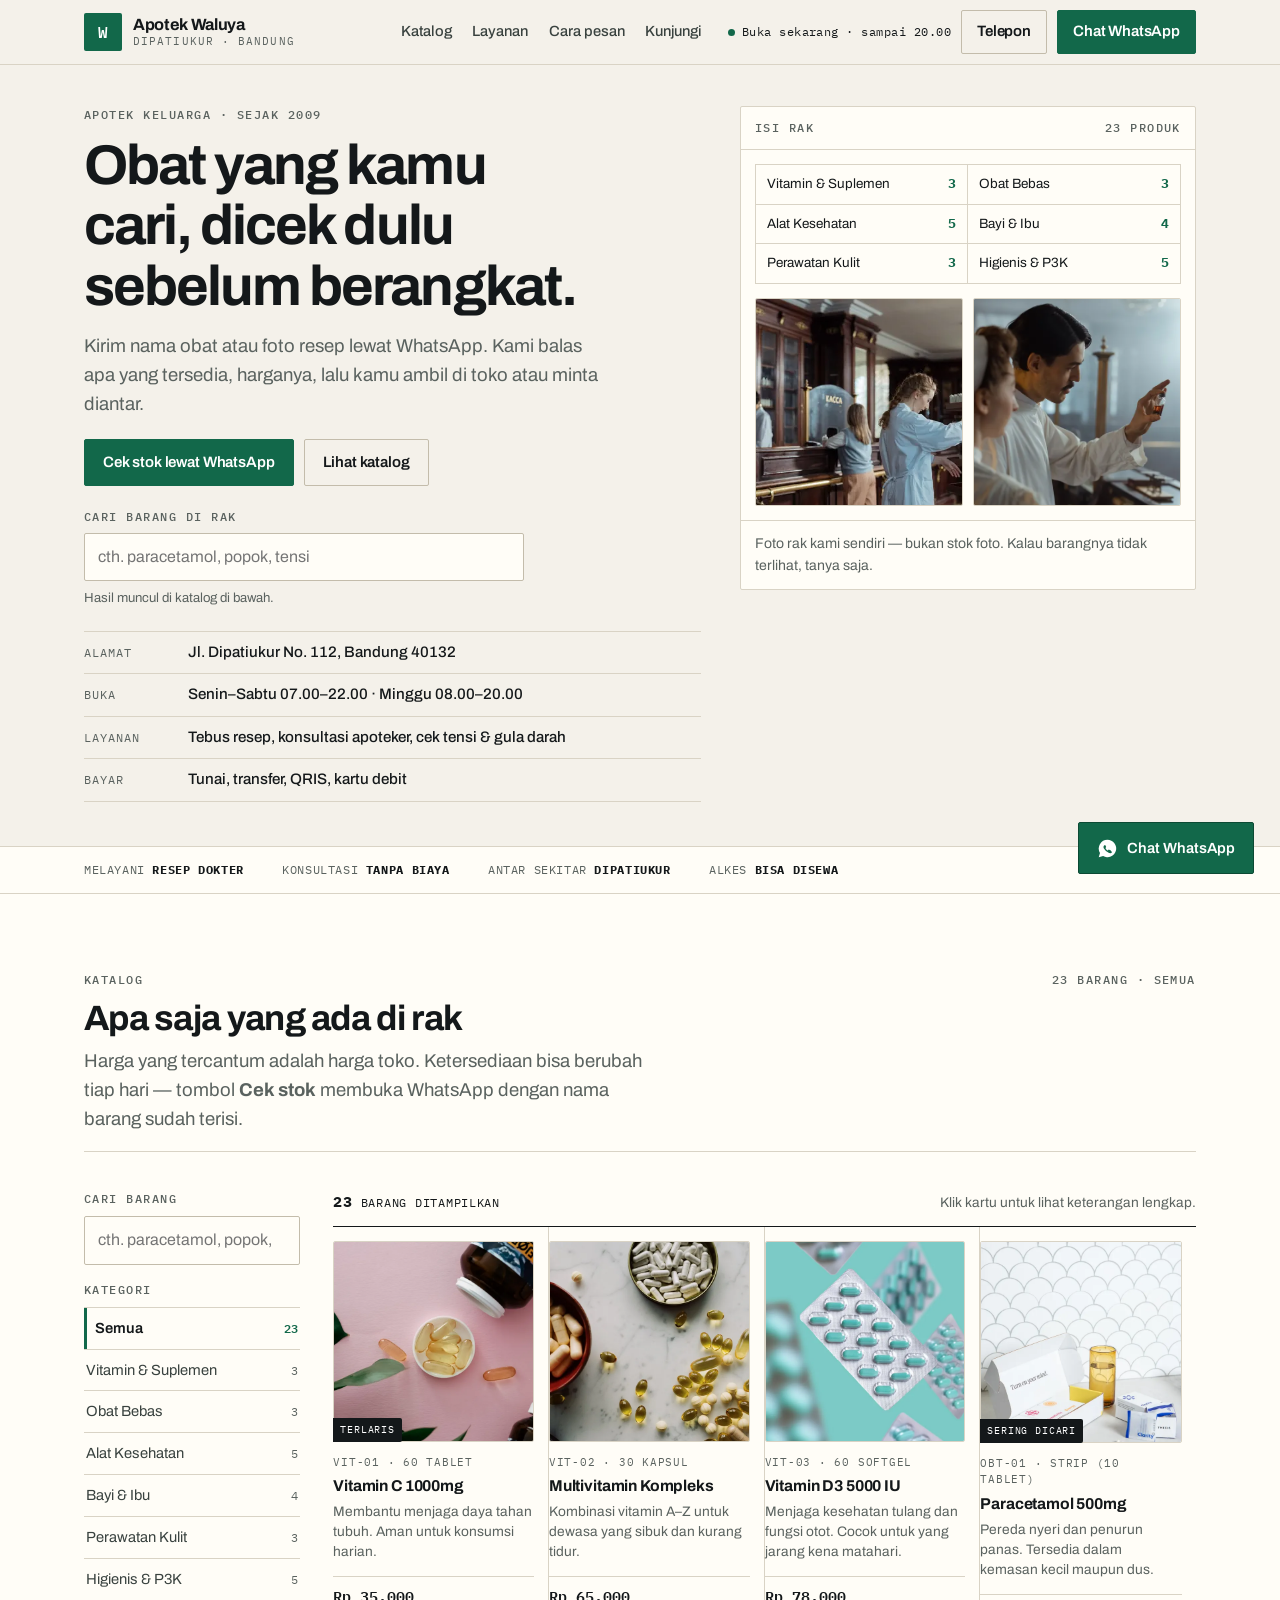
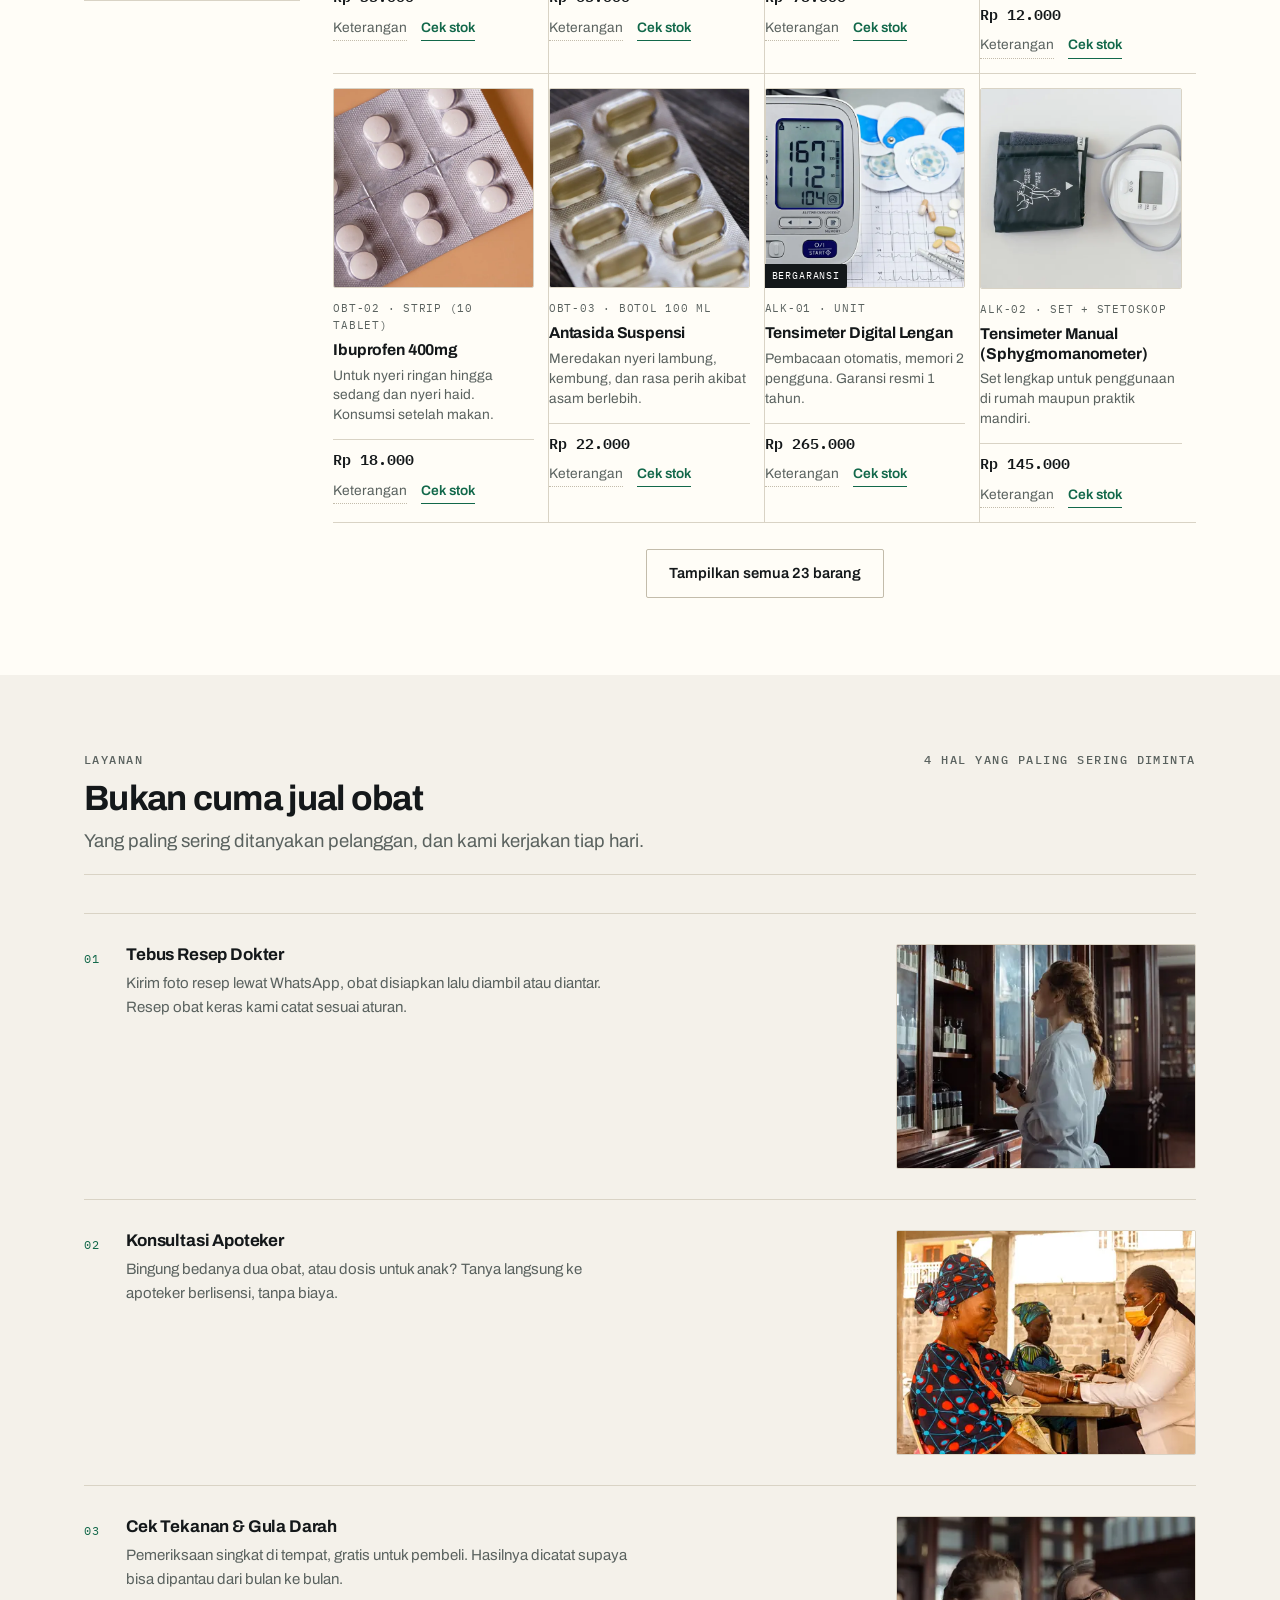
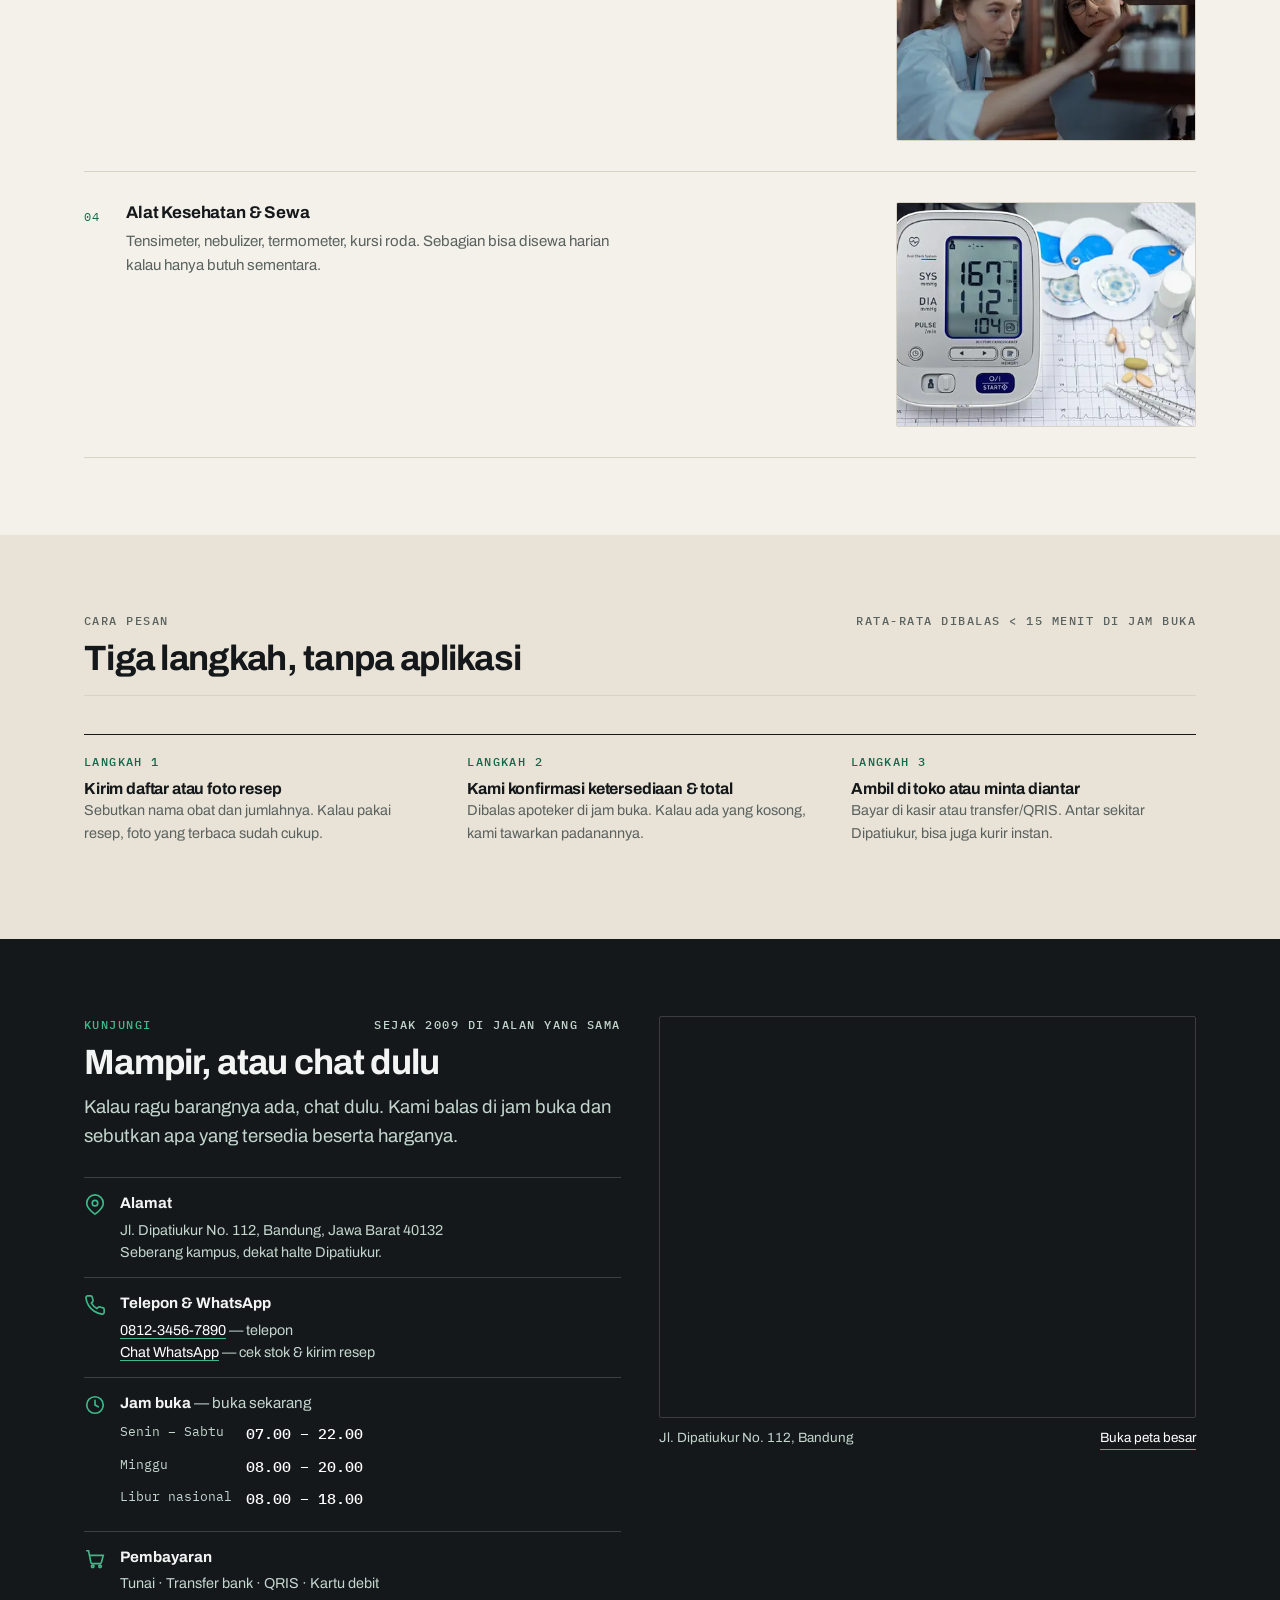
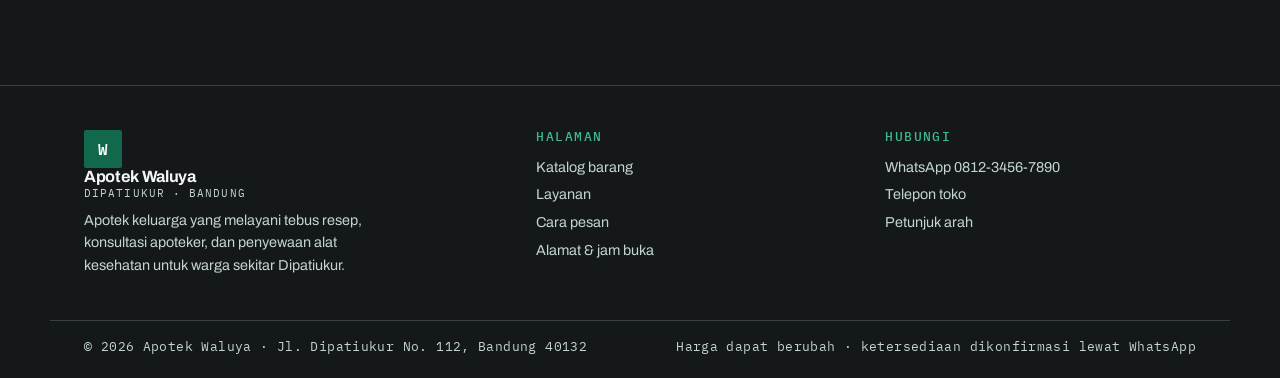
==== commit 7655c6f6: "Taruh pencarian di atas lipatan + rapikan komposisi papan pembuka" ====
--- a/index.html
+++ b/index.html
@@ -232,19 +232,23 @@
 .status.is-closed .status__dot{background:#a8442f}
 
 /* --- blok pembuka ------------------------------------------------ */
-.open{padding-block:clamp(30px,4vw,54px) clamp(34px,4.5vw,60px)}
-.open__grid{display:grid;gap:clamp(24px,3.4vw,52px);align-items:start}
+.open{padding-block:clamp(26px,3.2vw,44px) clamp(28px,3.4vw,46px)}
+.open__grid{display:grid;gap:clamp(22px,3vw,44px);align-items:start}
 @media (min-width:900px){
   .open__grid{grid-template-columns:minmax(0,1.15fr) minmax(0,.85fr)}
 }
-.open__kicker{margin-bottom:14px}
-.open h1{max-width:22ch}
-.open__lede{margin-top:18px;max-width:48ch}
-.open__cta{display:flex;flex-wrap:wrap;gap:10px;margin-top:24px}
+.open__kicker{margin-bottom:12px}
+.open h1{max-width:22ch;font-size:clamp(1.95rem,4.4vw,3.5rem)}
+.open__lede{margin-top:15px;max-width:48ch}
+.open__cta{display:flex;flex-wrap:wrap;gap:10px;margin-top:20px}
+
+/* pencarian di papan pembuka — di atas lipatan, menyaring katalog yang sama */
+.open__cari{margin-top:22px;display:grid;gap:7px;max-width:440px}
+.open__cariNote{font-size:.82rem;color:var(--muted)}
 
 /* daftar fakta operasional: baris mono dengan pemisah hairline */
-.facts{border-top:var(--hair);margin-top:26px}
-.facts__row{display:flex;gap:14px;align-items:baseline;padding:11px 0;border-bottom:var(--hair)}
+.facts{border-top:var(--hair);margin-top:22px}
+.facts__row{display:flex;gap:14px;align-items:baseline;padding:9px 0;border-bottom:var(--hair)}
 .facts__k{font-family:var(--mono);font-size:.74rem;letter-spacing:.08em;text-transform:uppercase;color:var(--muted);flex:0 0 7.6em}
 .facts__v{font-size:.95rem;font-weight:500}
 
@@ -595,6 +599,18 @@
         <div class="open__cta">
           <a class="btn btn--green" href="https://wa.me/6281234567890?text=Halo%20Apotek%20Waluya%2C%20saya%20mau%20cek%20stok%20obat." target="_blank" rel="noopener">Cek stok lewat WhatsApp</a>
           <a class="btn btn--ghost" href="#katalog">Lihat katalog</a>
+        </div>
+
+        <!-- Pencarian di atas lipatan: pengunjung yang sudah tahu nama barangnya
+             tidak perlu menggulir dulu untuk mencari. Menyaring katalog yang
+             sama, jadi tidak ada dua sumber hasil. -->
+        <div class="open__cari">
+          <label class="mono-label" for="cariAtas">Cari barang di rak</label>
+          <div class="field">
+            <input id="cariAtas" type="search" placeholder="cth. paracetamol, popok, tensi" autocomplete="off"
+                   aria-describedby="cariAtasCatatan">
+          </div>
+          <p class="open__cariNote" id="cariAtasCatatan">Hasil muncul di katalog di bawah.</p>
         </div>
 
         <div class="facts">
@@ -1360,6 +1376,24 @@
   if (cari){
     cari.addEventListener("input", function(){ semua = false; render(); });
   }
+  /* kolom cari di papan pembuka menyaring katalog yang sama — bukan hasil kedua.
+     Setelah diketik, halaman turun ke katalog supaya hasilnya terlihat. */
+  var cariAtas = document.getElementById("cariAtas");
+  var katalogEl = document.getElementById("katalog");
+  function turunKeKatalog(){
+    if (!katalogEl) return;
+    var kurang = katalogEl.getBoundingClientRect().top;
+    if (kurang > 120){ window.scrollTo({top: window.scrollY + kurang - 78, behavior:"smooth"}); }
+  }
+  if (cariAtas && cari){
+    cariAtas.addEventListener("input", function(){
+      cari.value = cariAtas.value;
+      semua = false;
+      render();
+      if (cariAtas.value.trim()) turunKeKatalog();
+    });
+    cari.addEventListener("input", function(){ cariAtas.value = cari.value; });
+  }
   if (btnLebih){
     btnLebih.addEventListener("click", function(){ semua = true; render(); });
   }
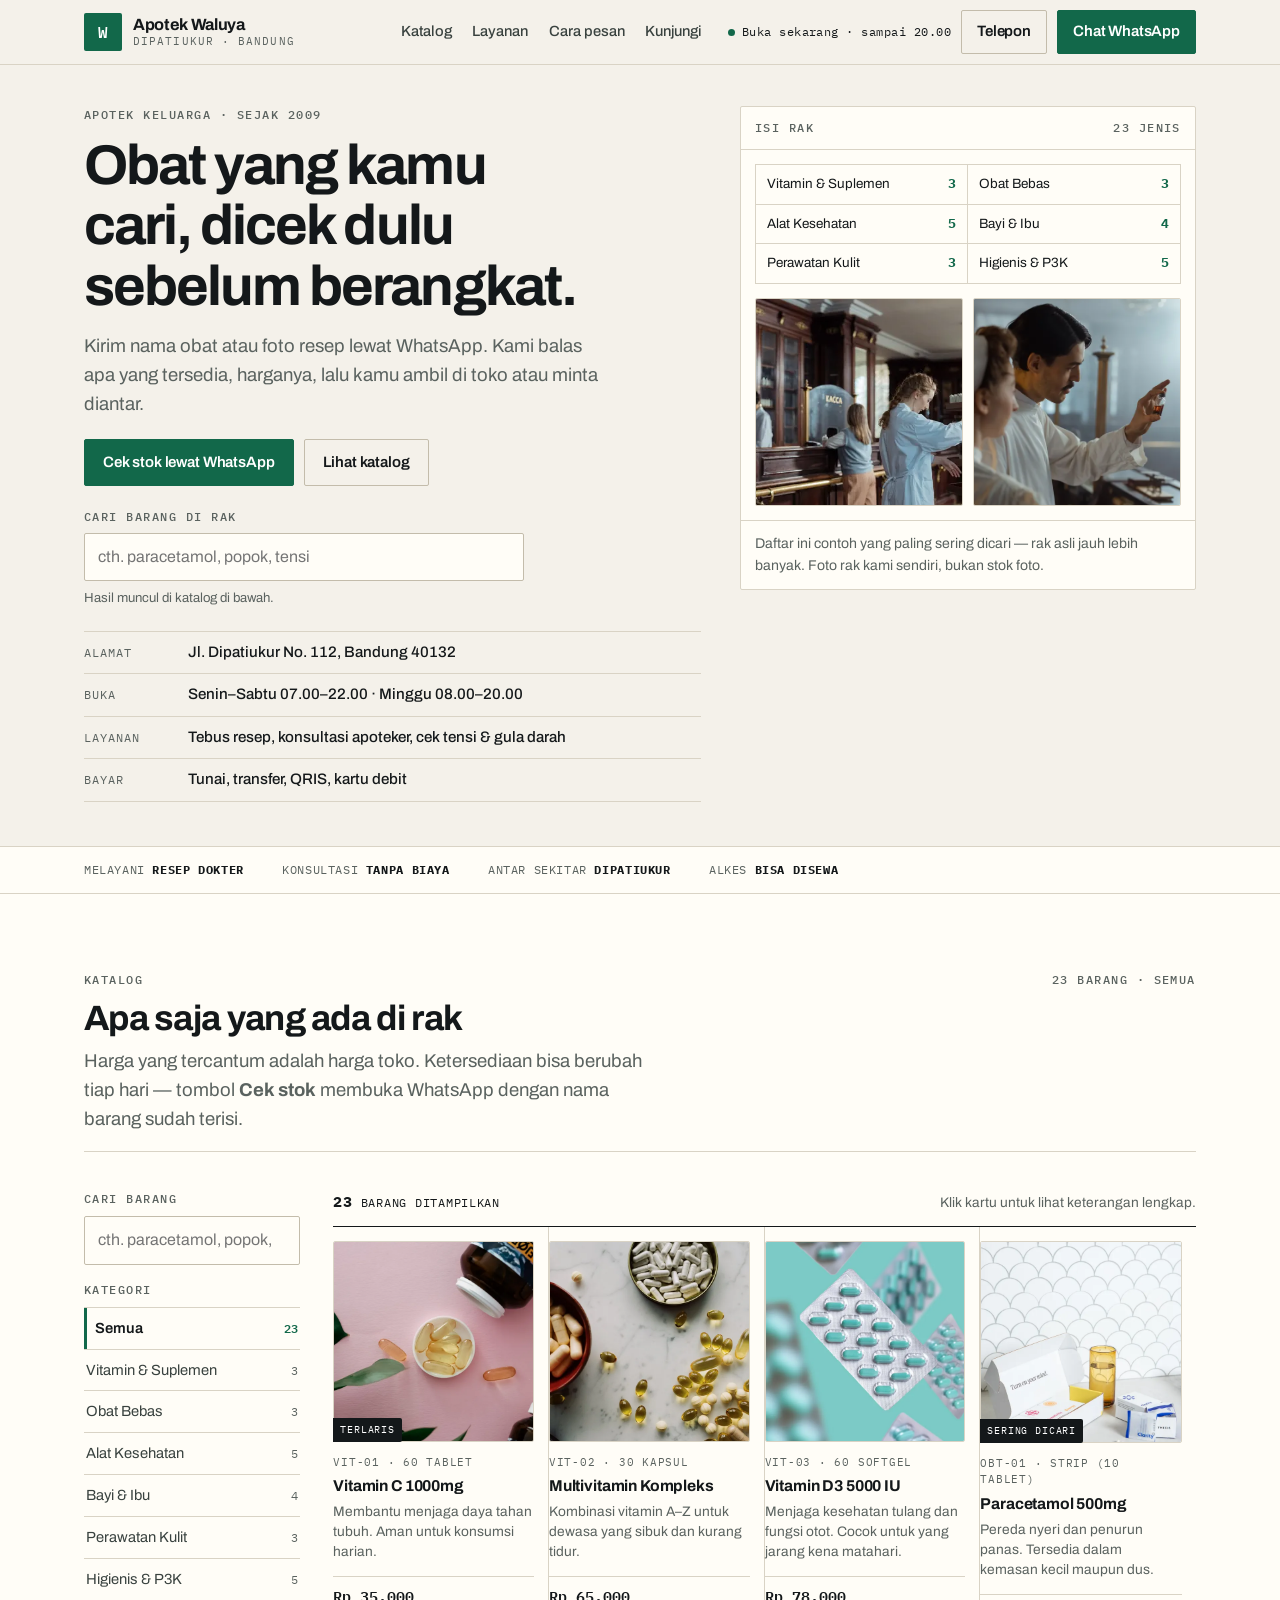
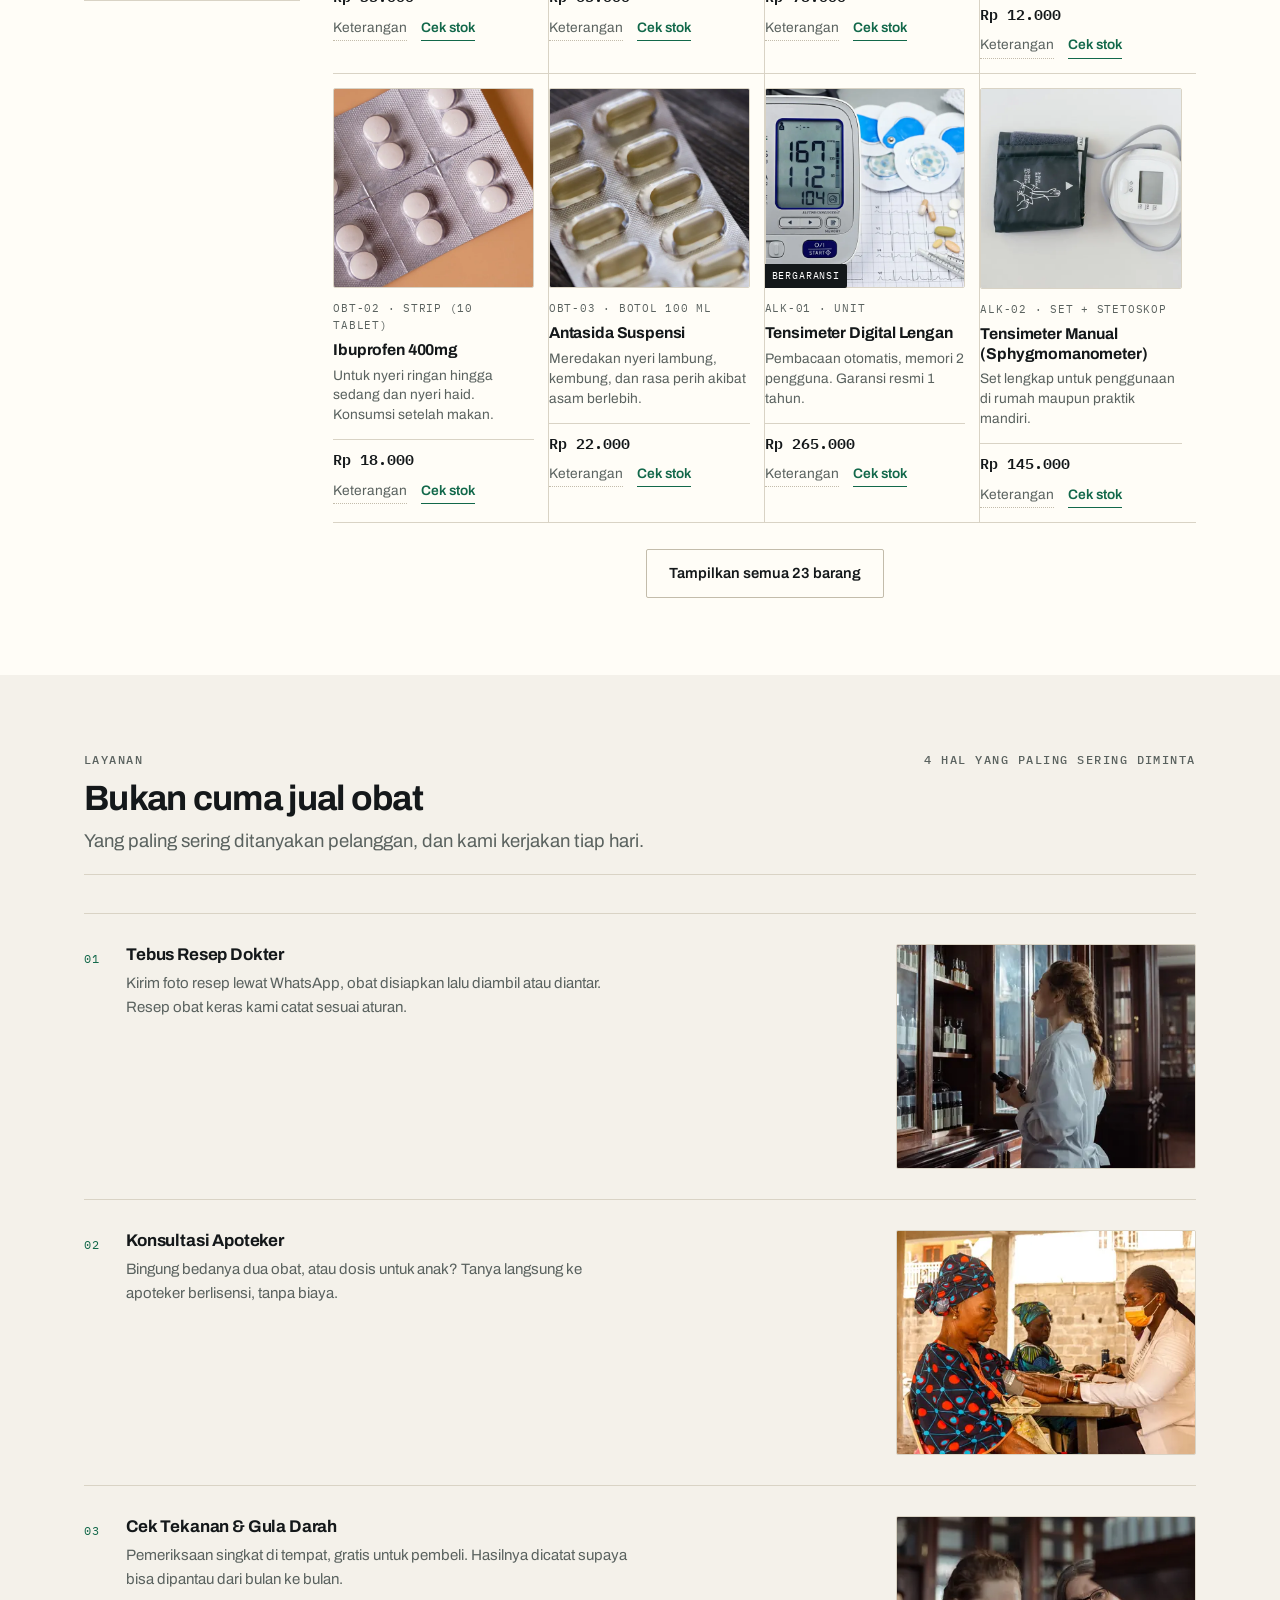
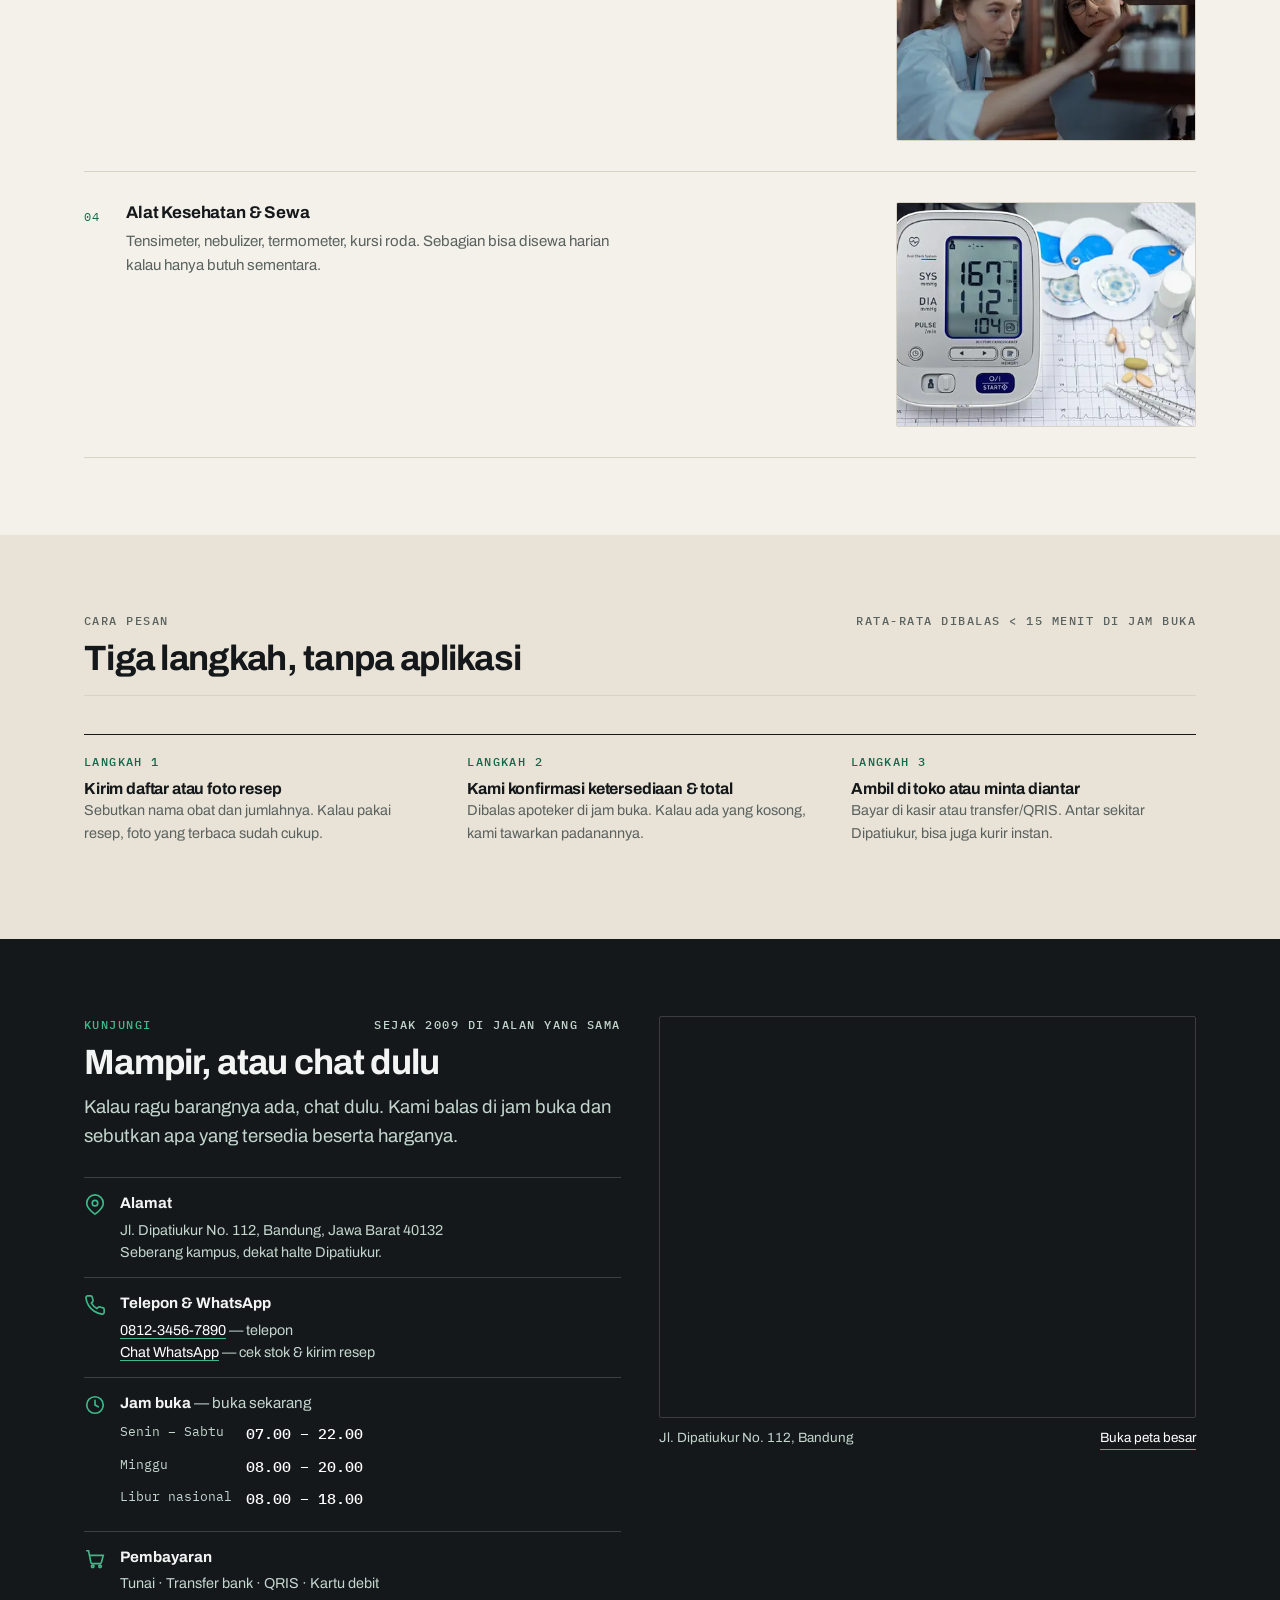
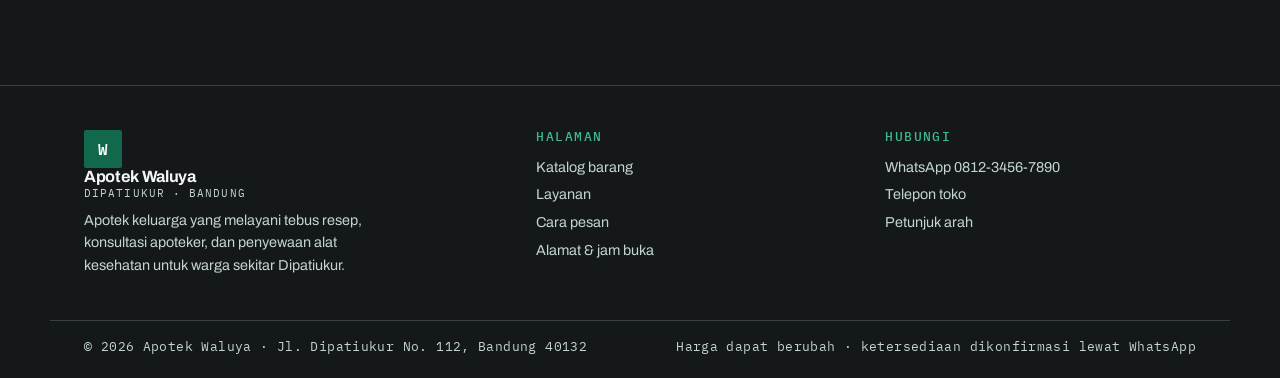
==== commit 8065f9b6: "Hapus tombol WA mengambang yang menutupi teks, perjelas label isi rak" ====
--- a/index.html
+++ b/index.html
@@ -455,22 +455,6 @@
 .pdetail__x:hover{background:var(--ink);color:#fff;border-color:var(--ink)}
 .pdetail__cta{display:grid;gap:8px}
 .pdetail__cta .btn{justify-content:center}
-
-/* tombol WhatsApp mengambang — di mobile jadi bulat 52px, dan blok terakhir
-   halaman diberi padding bawah supaya tidak ada teks yang tertutup */
-.wafloat{
-  position:fixed;right:clamp(14px,2vw,26px);bottom:clamp(14px,2vw,26px);z-index:40;
-  display:inline-flex;align-items:center;gap:9px;
-  min-height:52px;padding:0 18px;border-radius:var(--r);
-  background:var(--green);color:#fff;text-decoration:none;font-weight:600;font-size:.92rem;
-  border:1px solid var(--green-d);
-}
-.wafloat:hover{background:var(--green-d)}
-.wafloat svg{width:21px;height:21px;flex:0 0 auto}
-@media (max-width:600px){
-  .wafloat{width:52px;height:52px;padding:0;justify-content:center;border-radius:50%}
-  .wafloat span{display:none}
-}
 /* ============================================================
    50-sections.css — layanan, alur, kunjungi, footer
    Layanan = baris editorial bernomor (bukan 3 kartu sejajar).
@@ -556,6 +540,12 @@
   font-size:.8rem;color:var(--muted-inv);
 }
 .foot__bot span{font-family:var(--mono);letter-spacing:.03em}
+
+/* tombol WhatsApp mengambang DIHAPUS: baris atas bersifat sticky dan sudah
+   memuat tombol WA yang selalu terlihat, jadi tombol mengambang hanya
+   menduplikasi aksi — sambil menutupi teks di sudut kanan bawah
+   (terukur menutupi 2 elemen di 390px, 1 di 360px, 1 di 1440px).
+   Satu aksi WhatsApp yang selalu terlihat lebih jelas daripada dua. */
 </style>
 </head>
 <body>
@@ -624,7 +614,7 @@
       <aside class="board" aria-label="Ringkasan isi apotek">
         <div class="board__head">
           <span class="mono-label">Isi rak</span>
-          <span class="mono-label">23 produk</span>
+          <span class="mono-label">23 jenis</span>
         </div>
         <div class="board__body">
           <div class="board__cats"><span>Vitamin & Suplemen <b>3</b></span><span>Obat Bebas <b>3</b></span><span>Alat Kesehatan <b>5</b></span><span>Bayi & Ibu <b>4</b></span><span>Perawatan Kulit <b>3</b></span><span>Higienis & P3K <b>5</b></span></div>
@@ -633,7 +623,7 @@
             <picture><source type="image/webp" srcset="assets/webp/farmasi-obat-480.webp 480w, assets/webp/farmasi-obat-800.webp 800w, assets/webp/farmasi-obat-1200.webp 1200w" sizes="(max-width:900px) 45vw, 240px"><img class="board__img" src="assets/webp/farmasi-obat-800.webp" width="1200" height="1800" alt="Kemasan obat di rak apotek" loading="lazy" decoding="async" style="background-image:url([data-uri]);background-size:cover"></picture>
           </div>
         </div>
-        <p class="board__foot">Foto rak kami sendiri — bukan stok foto. Kalau barangnya tidak terlihat, tanya saja.</p>
+        <p class="board__foot">Daftar ini contoh yang paling sering dicari — rak asli jauh lebih banyak. Foto rak kami sendiri, bukan stok foto.</p>
       </aside>
     </div>
   </section>
@@ -1242,10 +1232,6 @@
   </div>
 </footer>
 
-<a class="wafloat" href="https://wa.me/6281234567890?text=Halo%20Apotek%20Waluya%2C%20saya%20mau%20bertanya." target="_blank" rel="noopener">
-  <svg viewBox="0 0 24 24" fill="currentColor" aria-hidden="true"><path d="M12 2a10 10 0 00-8.6 15.1L2 22l5-1.3A10 10 0 1012 2zm5.3 14.1c-.2.6-1.3 1.2-1.8 1.2-.5.1-1 .1-1.7-.1a12 12 0 01-5.9-5.2c-.4-.7-.6-1.5-.4-2.2.1-.5.7-1.4 1.2-1.6.3-.1.6-.1.8.1l.9 1.6c.1.3 0 .5-.1.7l-.5.6c-.2.2-.2.4-.1.6.4.8 1.4 1.9 2.3 2.4.2.1.5.1.6-.1l.6-.6c.2-.2.4-.3.7-.2l1.6.8c.3.2.4.5.3.8z"/></svg>
-  <span>Chat WhatsApp</span>
-</a>
 
 <dialog class="pdetail" id="detail" aria-labelledby="detailNama">
   <div class="pdetail__in">
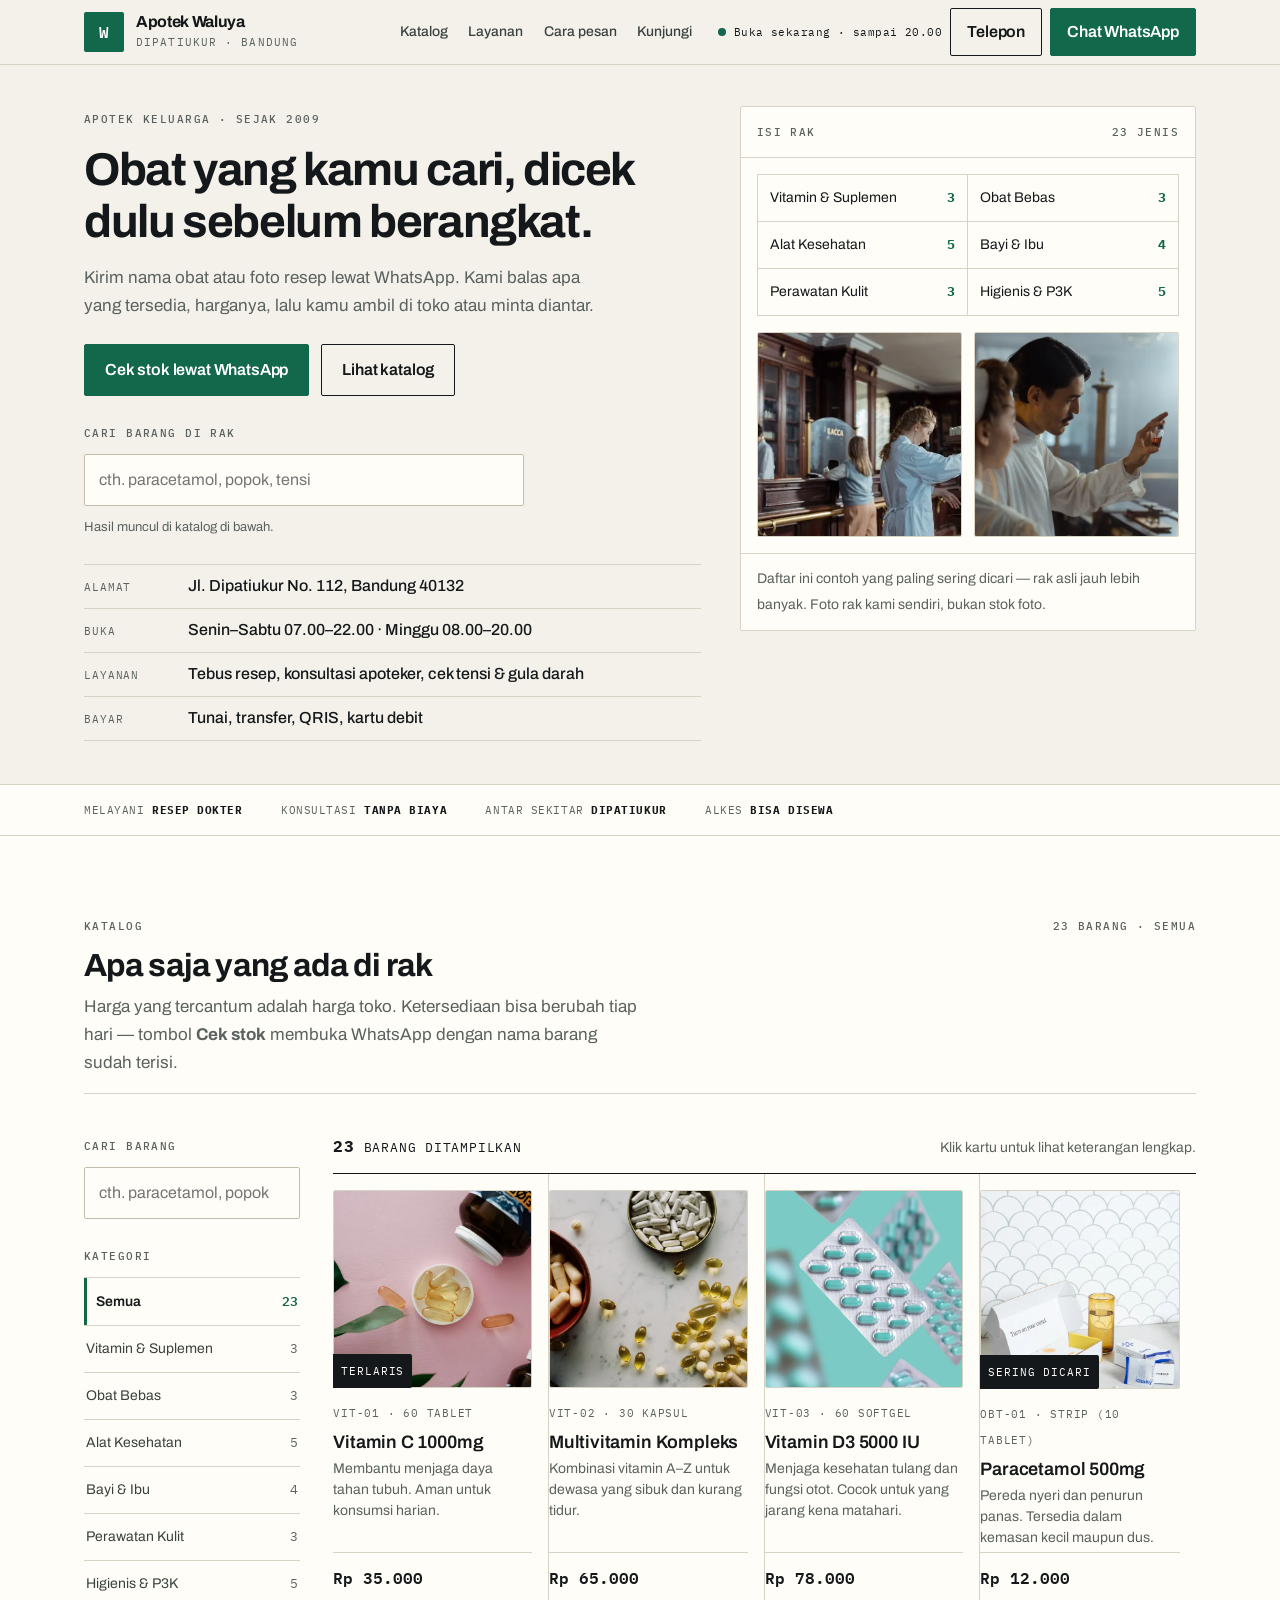
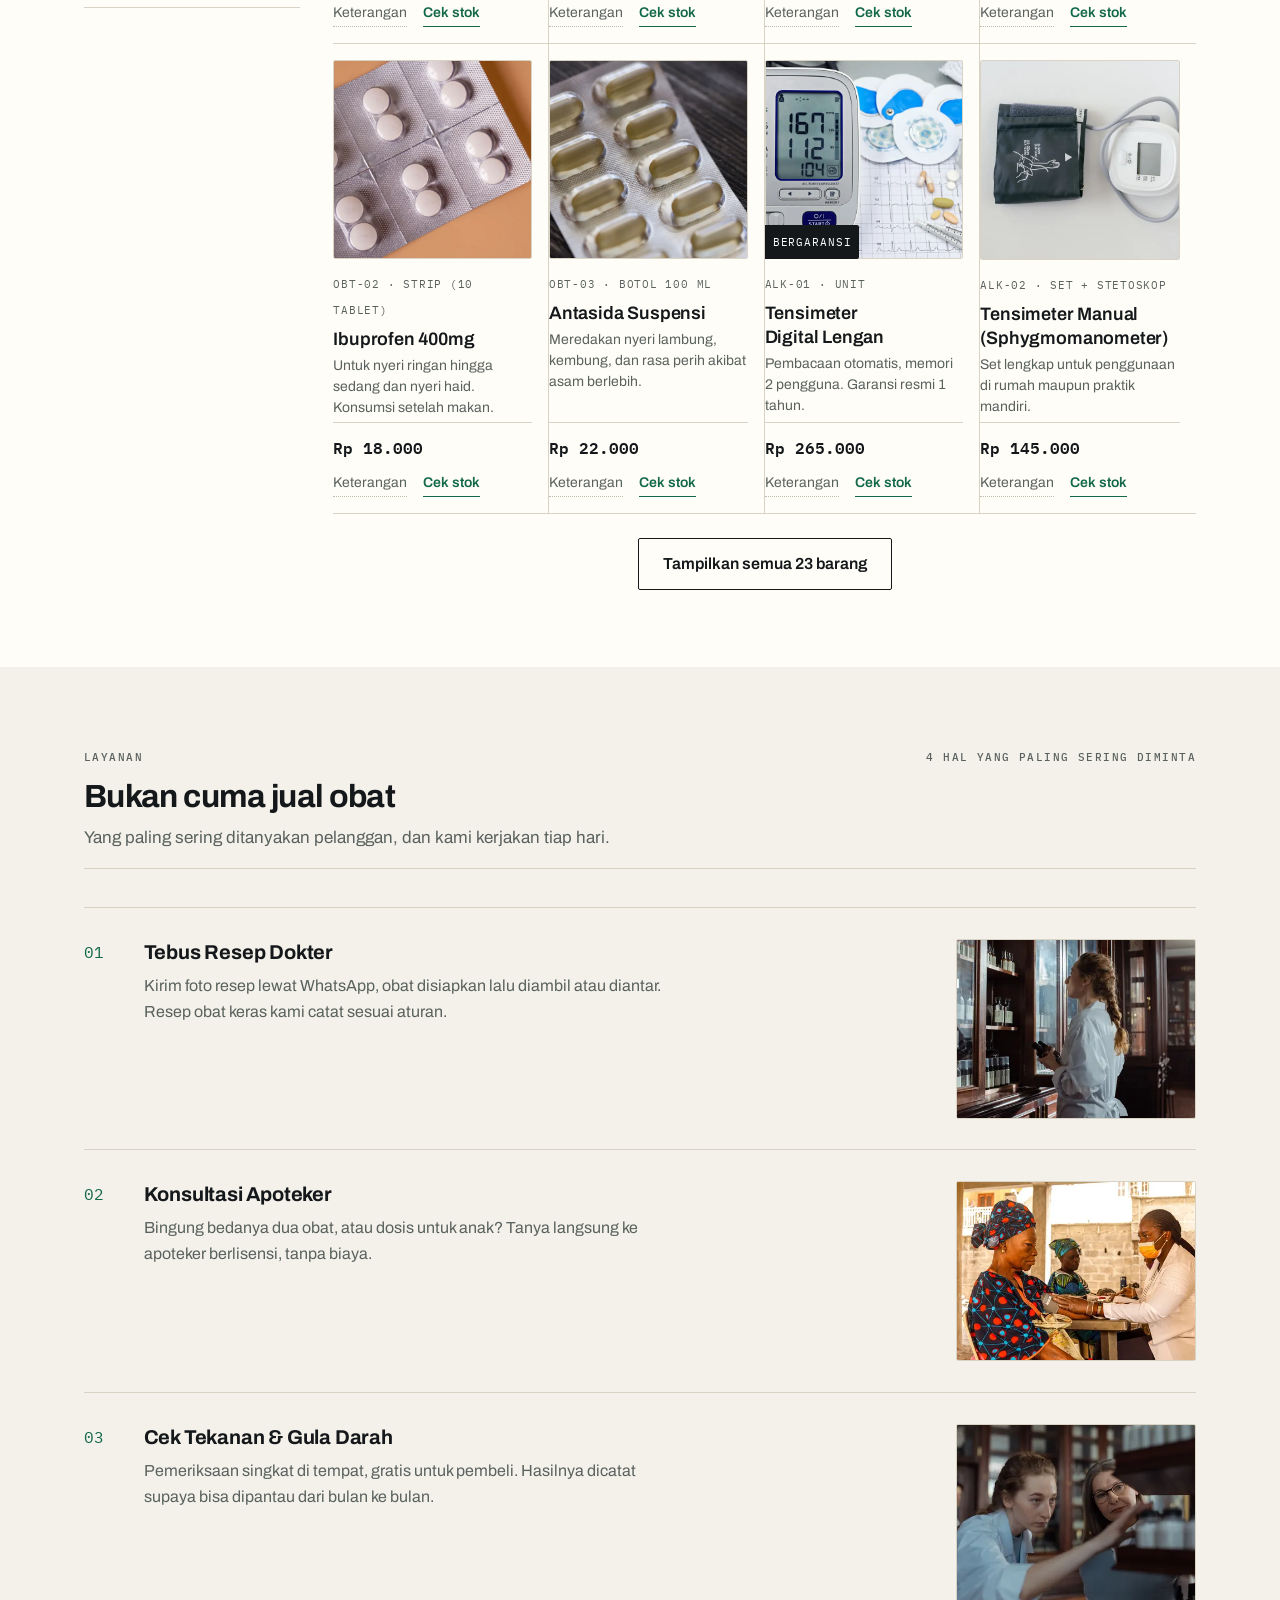
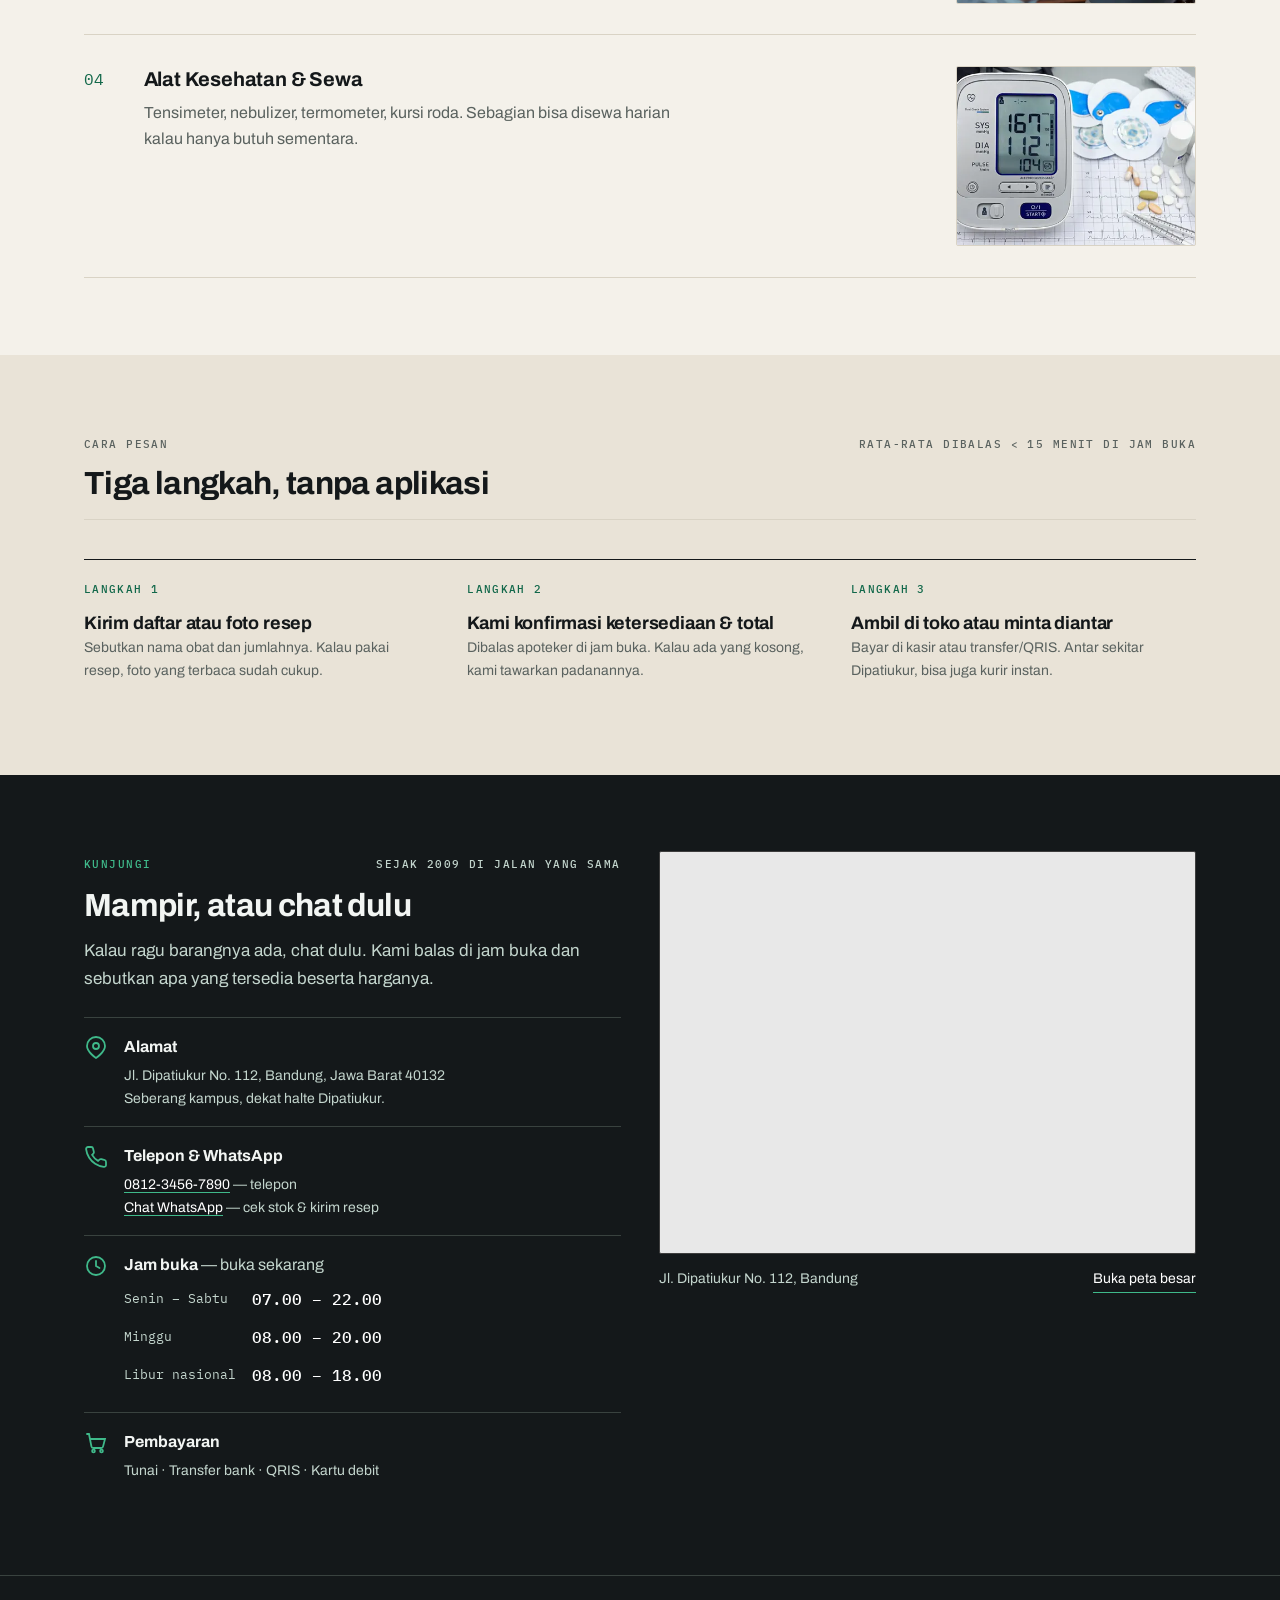
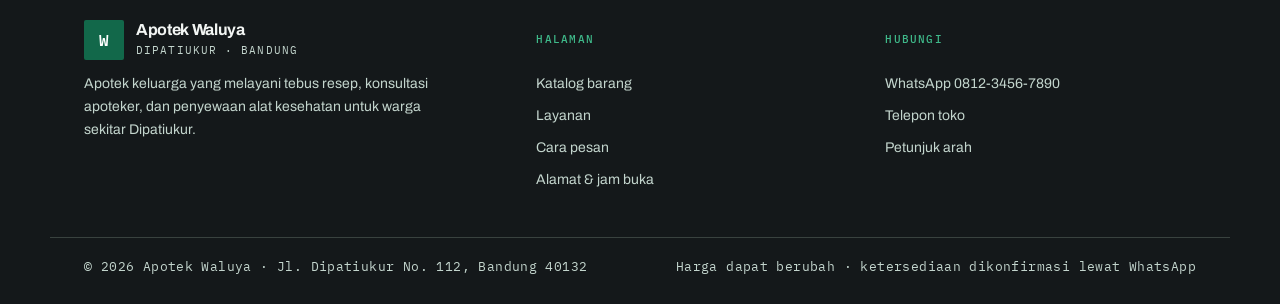
==== commit 852cc19c: "Perbaiki irama visual terukur: line-height bulat, harga & nomor sejajar Diagnosis "jelek" diukur, bu" ====
--- a/index.html
+++ b/index.html
@@ -50,6 +50,15 @@
    Arah desain: "label apotek" — presisi counter farmasi, bukan
    template SaaS. Radius hampir nol, hairline sebagai pemisah,
    mono hanya untuk data (kode rak, harga, jam, jumlah).
+
+   SKALA TIPE — semuanya bilangan bulat.
+   Versi sebelumnya memakai rem pecahan (.92rem=14.72px, .86rem=13.76px,
+   .84rem=13.44px, ...). Hasil ukur: SATU halaman memakai 22 ukuran font
+   berbeda dan 21 di antaranya non-integer (10.24, 10.88, 11.52, 11.84,
+   12.16, 12.48, 12.8, 13.12, 13.44, 13.76, 14.08, 14.4, 14.72, 15.04,
+   15.2, 15.68, 16.32, 16.96, 18.56, 35.2). Tidak ada yang bisa menamai
+   hierarki itu, jadi mata membacanya sebagai berantakan walau tiap blok
+   benar sendiri-sendiri. Sekarang 10 langkah, semuanya bulat.
    ============================================================ */
 
 :root{
@@ -83,6 +92,31 @@
   --maxw:1180px;
 
   --hair:1px solid var(--rule);
+
+  /* --- skala tipe: 10 langkah, bulat semua --- */
+  --fs-micro:11px;   /* label mono, kode rak, tag, status */
+  --fs-meta:13px;    /* hitungan, catatan, jam, mono kecil */
+  --fs-sm:14px;      /* teks sekunder, deskripsi kartu */
+  --fs-body:16px;    /* badan */
+  --fs-lede:17px;    /* paragraf pengantar */
+  --fs-card:18px;    /* nama produk, judul langkah */
+  --fs-h3:20px;
+  /* h1/h2/h3 dinaikkan lewat TANGGA px di media query, bukan clamp().
+     clamp() menginterpolasi vw, jadi hasilnya pecahan di lebar tengah —
+     terukur h1 50.56px dan tinggi barisnya 54.44px. Tangga px selalu bulat. */
+  --fs-h2:26px;
+  --fs-h1:30px;
+  --lh-h1:36px;
+  --lh-h2:32px;
+
+  /* --- skala jarak: kelipatan 4 --- */
+  --s-1:4px;
+  --s-2:8px;
+  --s-3:12px;
+  --s-4:16px;
+  --s-6:24px;
+  --s-8:32px;
+  --s-10:40px;
 }
 
 *,*::before,*::after{box-sizing:border-box}
@@ -92,17 +126,22 @@
   background:var(--paper);
   color:var(--ink);
   font-family:var(--sans);
-  font-size:16px;
-  line-height:1.55;
+  font-size:var(--fs-body);
+  line-height:26px;
   font-variant-numeric:tabular-nums;
   -webkit-font-smoothing:antialiased;
 }
 img,svg,iframe{max-width:100%}
 img{display:block;height:auto}
-h1,h2,h3,h4{margin:0;font-weight:700;letter-spacing:-.02em;line-height:1.08;text-wrap:balance}
-h1{font-size:clamp(2rem,1.35rem + 2.6vw,3.45rem);letter-spacing:-.035em}
-h2{font-size:clamp(1.5rem,1.15rem + 1.5vw,2.2rem)}
-h3{font-size:1.06rem;letter-spacing:-.01em;line-height:1.25}
+/* LINE-HEIGHT DALAM PX BULAT, bukan unitless. Versi unitless (1.15/1.3/1.5/1.55)
+   menghasilkan tinggi baris pecahan — terukur: h1 58.144px, h2 39.1px,
+   lede 26.35px, desc 21px, nama kartu 23.4px. Teks yang tinggi barisnya
+   pecahan tidak pernah duduk tepat di garis dasar yang sama, jadi halaman
+   terbaca "goyang" walau margin-nya benar. */
+h1,h2,h3,h4{margin:0;font-weight:700;letter-spacing:-.02em;line-height:var(--lh-h2);text-wrap:balance}
+h1{font-size:var(--fs-h1);line-height:var(--lh-h1);letter-spacing:-.03em}
+h2{font-size:var(--fs-h2);line-height:var(--lh-h2)}
+h3{font-size:var(--fs-h3);letter-spacing:-.01em;line-height:26px}
 p{margin:0}
 a{color:inherit}
 ul,ol{margin:0;padding:0;list-style:none}
@@ -121,7 +160,10 @@
      lebih kiri/kanan dari section lain (bug 22px di versi sebelumnya). */
   padding-inline:var(--gutter);
 }
-.section{padding-block:clamp(46px,6vw,84px)}
+.section{padding-block:clamp(48px,6vw,84px)}
+/* lompat ke #anchor tidak boleh menyisakan judul mepet di bawah baris atas
+   yang sticky (terukur clearance cuma 19px tanpa ini) */
+[id]{scroll-margin-top:88px}
 .section--paper{background:var(--paper)}
 .section--card{background:var(--card)}
 .section--sand{background:var(--sand)}
@@ -129,13 +171,13 @@
 .section--band .muted{color:var(--muted-inv)}
 
 .muted{color:var(--muted)}
-.lede{font-size:clamp(1rem,.96rem + .3vw,1.16rem);color:var(--muted);max-width:56ch}
+.lede{font-size:var(--fs-lede);color:var(--muted);max-width:60ch;line-height:28px}
 .rule{border:0;border-top:var(--hair);margin:0}
 
 /* label kecil mono — dipakai untuk eyebrow, kode rak, keterangan */
 .eyebrow,.mono-label{
   font-family:var(--mono);
-  font-size:.72rem;
+  font-size:var(--fs-micro);
   letter-spacing:.13em;
   text-transform:uppercase;
   color:var(--muted);
@@ -144,46 +186,52 @@
 .section--band .eyebrow{color:var(--green-l)}
 
 /* judul section: label mono di atas, judul, lalu aturan penuh */
-.shead{display:grid;gap:10px;padding-bottom:18px;border-bottom:var(--hair);margin-bottom:clamp(24px,3vw,38px)}
-.shead__row{display:flex;flex-wrap:wrap;align-items:baseline;gap:8px 20px;justify-content:space-between}
-.shead p{max-width:52ch}
+.shead{display:grid;gap:var(--s-2);padding-bottom:var(--s-4);border-bottom:var(--hair);margin-bottom:clamp(24px,3vw,40px)}
+.shead__row{display:flex;flex-wrap:wrap;align-items:baseline;gap:var(--s-2) var(--s-4);justify-content:space-between}
+.shead p{max-width:56ch}
 
 /* tombol: persegi, tebal huruf sedang, tanpa gradien/bayangan */
 .btn{
-  display:inline-flex;align-items:center;gap:9px;
-  min-height:44px;padding:11px 18px;
+  display:inline-flex;align-items:center;gap:var(--s-2);
+  min-height:48px;padding:12px 20px;
   border:1px solid var(--ink);
   border-radius:var(--r);
   background:var(--ink);color:#fff;
-  font-weight:600;font-size:.94rem;letter-spacing:-.01em;
+  font-weight:600;font-size:var(--fs-body);letter-spacing:-.01em;
   text-decoration:none;cursor:pointer;
 }
 .btn:hover{background:var(--green-d);border-color:var(--green-d)}
-.btn--ghost{background:transparent;color:var(--ink);border-color:var(--rule-2)}
+.btn--ghost{background:transparent;color:var(--ink);border-color:var(--ink)}
 .btn--ghost:hover{background:var(--ink);color:#fff;border-color:var(--ink)}
 .btn--green{background:var(--green);border-color:var(--green)}
 .btn--green:hover{background:var(--green-d);border-color:var(--green-d)}
 
 /* tautan teks bergaris — aksi sekunder, tidak perlu jadi tombol */
 .tlink{
-  display:inline-flex;align-items:center;gap:7px;
-  font-weight:600;font-size:.94rem;color:var(--green);
+  display:inline-flex;align-items:center;gap:var(--s-2);
+  font-weight:600;font-size:var(--fs-body);color:var(--green);
   text-decoration:none;border-bottom:1px solid currentColor;
   padding-bottom:2px;
 }
 .tlink:hover{color:var(--green-d)}
 
 /* medan input: kotak tegas, label mono di atasnya */
-.field{display:grid;gap:6px}
-.field>label{font-family:var(--mono);font-size:.72rem;letter-spacing:.11em;text-transform:uppercase;color:var(--muted)}
+.field{display:grid;gap:var(--s-2)}
+.field>label{font-family:var(--mono);font-size:var(--fs-micro);letter-spacing:.11em;text-transform:uppercase;color:var(--muted)}
 .field input,.field select{
-  width:100%;min-height:48px;padding:11px 13px;
+  width:100%;min-height:48px;padding:12px 14px;
   background:var(--card);border:1px solid var(--rule-2);border-radius:var(--r);
 }
 .field input:focus-visible,.field select:focus-visible{outline:2px solid var(--green-d);outline-offset:1px}
 
 .skip{position:absolute;left:-9999px;top:0}
-.skip:focus{left:12px;top:12px;z-index:50;background:var(--ink);color:#fff;padding:10px 14px;border-radius:var(--r)}
+.skip:focus{left:12px;top:12px;z-index:50;background:var(--ink);color:#fff;padding:12px 16px;border-radius:var(--r)}
+
+/* tangga tipe: setiap langkah px bulat, tanpa interpolasi vw */
+@media (min-width:480px){:root{--fs-h1:34px;--lh-h1:40px;--fs-h2:28px;--lh-h2:34px}}
+@media (min-width:760px){:root{--fs-h1:40px;--lh-h1:46px;--fs-h2:30px;--lh-h2:36px}}
+@media (min-width:1080px){:root{--fs-h1:46px;--lh-h1:52px;--fs-h2:32px;--lh-h2:38px}}
+@media (min-width:1400px){:root{--fs-h1:52px;--lh-h1:58px;--fs-h2:34px;--lh-h2:40px}}
 
 @media (prefers-reduced-motion:reduce){
   *{animation-duration:.001ms !important;transition-duration:.001ms !important}
@@ -204,70 +252,76 @@
 .masthead__in{
   display:flex;align-items:center;gap:clamp(10px,2vw,28px);
   min-height:64px;
-  padding-block:9px;
-}
-.brand{display:flex;align-items:center;gap:11px;text-decoration:none;margin-right:auto}
+  padding-block:var(--s-2);
+}
+.brand{display:flex;align-items:center;gap:var(--s-3);text-decoration:none;margin-right:auto}
 .brand__mark{
   display:grid;place-items:center;flex:0 0 auto;
-  width:38px;height:38px;border-radius:var(--r);
+  width:40px;height:40px;border-radius:var(--r);
   background:var(--green);color:#fff;
-  font-family:var(--mono);font-weight:600;font-size:1rem;letter-spacing:-.02em;
-}
-.brand__txt{display:grid;line-height:1.15}
-.brand__txt b{font-size:1.02rem;letter-spacing:-.02em}
-.brand__txt span{font-family:var(--mono);font-size:.68rem;letter-spacing:.1em;text-transform:uppercase;color:var(--muted)}
+  font-family:var(--mono);font-weight:600;font-size:var(--fs-body);letter-spacing:-.02em;
+}
+.brand__txt{display:grid;line-height:20px}
+.brand__txt b{font-size:var(--fs-body);letter-spacing:-.02em}
+.brand__txt span{font-family:var(--mono);font-size:var(--fs-micro);letter-spacing:.1em;text-transform:uppercase;color:var(--muted)}
 
 .navlinks{display:flex;gap:clamp(12px,1.6vw,24px);align-items:center}
 .navlinks a{
-  text-decoration:none;font-size:.92rem;font-weight:500;color:var(--ink-2);
-  padding-block:4px;border-bottom:1px solid transparent;
+  text-decoration:none;font-size:var(--fs-sm);font-weight:500;color:var(--ink-2);
+  padding-block:var(--s-1);border-bottom:1px solid transparent;
 }
 .navlinks a:hover{color:var(--ink);border-bottom-color:var(--ink)}
-.masthead__cta{display:flex;align-items:center;gap:10px}
-.masthead__cta .btn{min-height:42px;padding:9px 15px}
+.masthead__cta{display:flex;align-items:center;gap:var(--s-2)}
+.masthead__cta .btn{min-height:44px;padding:10px 16px}
 
 /* status buka/tutup — teks mono kecil dengan titik, bukan badge berwarna */
-.status{display:inline-flex;align-items:center;gap:7px;font-family:var(--mono);font-size:.74rem;letter-spacing:.04em}
-.status__dot{width:7px;height:7px;border-radius:50%;background:var(--green);flex:0 0 auto}
+.status{display:inline-flex;align-items:center;gap:var(--s-2);font-family:var(--mono);font-size:var(--fs-micro);letter-spacing:.04em}
+.status__dot{width:8px;height:8px;border-radius:50%;background:var(--green);flex:0 0 auto}
 .status.is-closed .status__dot{background:#a8442f}
 
 /* --- blok pembuka ------------------------------------------------ */
-.open{padding-block:clamp(26px,3.2vw,44px) clamp(28px,3.4vw,46px)}
-.open__grid{display:grid;gap:clamp(22px,3vw,44px);align-items:start}
+.open{padding-block:clamp(28px,3.2vw,44px) clamp(28px,3.4vw,48px)}
+.open__grid{display:grid;gap:clamp(24px,3vw,44px);align-items:start}
 @media (min-width:900px){
   .open__grid{grid-template-columns:minmax(0,1.15fr) minmax(0,.85fr)}
 }
-.open__kicker{margin-bottom:12px}
-.open h1{max-width:22ch;font-size:clamp(1.95rem,4.4vw,3.5rem)}
-.open__lede{margin-top:15px;max-width:48ch}
-.open__cta{display:flex;flex-wrap:wrap;gap:10px;margin-top:20px}
+/* h1 di sini mewarisi skala h1 dasar — jangan ditimpa, supaya judul
+   pembuka dan judul section tidak diam-diam beda ukuran */
+.open__kicker{margin-bottom:var(--s-3)}
+.open__lede{margin-top:var(--s-4);max-width:52ch}
+.open__cta{display:flex;flex-wrap:wrap;gap:var(--s-3);margin-top:var(--s-6)}
 
 /* pencarian di papan pembuka — di atas lipatan, menyaring katalog yang sama */
-.open__cari{margin-top:22px;display:grid;gap:7px;max-width:440px}
-.open__cariNote{font-size:.82rem;color:var(--muted)}
+.open__cari{margin-top:var(--s-6);display:grid;gap:var(--s-2);max-width:440px}
+.open__cariNote{font-size:var(--fs-meta);color:var(--muted)}
 
 /* daftar fakta operasional: baris mono dengan pemisah hairline */
-.facts{border-top:var(--hair);margin-top:22px}
-.facts__row{display:flex;gap:14px;align-items:baseline;padding:9px 0;border-bottom:var(--hair)}
-.facts__k{font-family:var(--mono);font-size:.74rem;letter-spacing:.08em;text-transform:uppercase;color:var(--muted);flex:0 0 7.6em}
-.facts__v{font-size:.95rem;font-weight:500}
+.facts{border-top:var(--hair);margin-top:var(--s-6)}
+.facts__row{display:flex;gap:var(--s-4);align-items:baseline;padding:var(--s-2) 0;border-bottom:var(--hair)}
+.facts__k{font-family:var(--mono);font-size:var(--fs-micro);letter-spacing:.08em;text-transform:uppercase;color:var(--muted);flex:0 0 8em}
+.facts__v{font-size:var(--fs-body);font-weight:500}
 
 /* papan bukti: kisi kategori + foto — ini yang menggantikan "hero shot" */
 .board{background:var(--card);border:var(--hair);border-radius:var(--r)}
-.board__head{display:flex;justify-content:space-between;align-items:center;gap:12px;padding:12px 14px;border-bottom:var(--hair)}
-.board__body{padding:14px}
+.board__head{display:flex;justify-content:space-between;align-items:center;gap:var(--s-3);padding:var(--s-3) var(--s-4);border-bottom:var(--hair)}
+.board__body{padding:var(--s-4)}
 .board__cats{display:grid;grid-template-columns:1fr 1fr;gap:1px;background:var(--rule);border:var(--hair)}
-.board__cats span{background:var(--card);padding:9px 11px;font-size:.84rem;display:flex;justify-content:space-between;gap:8px;align-items:baseline}
-.board__cats b{font-family:var(--mono);font-size:.8rem;color:var(--green)}
-.board__shots{display:grid;grid-template-columns:1fr 1fr;gap:10px;margin-top:14px}
+.board__cats span{background:var(--card);padding:10px 12px;font-size:var(--fs-sm);display:flex;justify-content:space-between;gap:var(--s-2);align-items:baseline}
+.board__cats b{font-family:var(--mono);font-size:var(--fs-meta);color:var(--green)}
+.board__shots{display:grid;grid-template-columns:1fr 1fr;gap:var(--s-3);margin-top:var(--s-4)}
 .board__shots img{width:100%;aspect-ratio:1/1;object-fit:cover;border-radius:var(--r);border:var(--hair)}
-.board__foot{padding:12px 14px;border-top:var(--hair);font-size:.88rem;color:var(--muted)}
+.board__foot{padding:var(--s-3) var(--s-4);border-top:var(--hair);font-size:var(--fs-sm);color:var(--muted)}
 
 /* baris fakta penuh lebar di bawah blok pembuka */
 .strip{border-block:var(--hair);background:var(--card)}
-.strip__in{display:flex;flex-wrap:wrap;gap:10px clamp(18px,3vw,40px);padding-block:14px;align-items:baseline}
-.strip__in span{font-family:var(--mono);font-size:.76rem;letter-spacing:.05em;color:var(--muted);text-transform:uppercase}
+.strip__in{display:flex;flex-wrap:wrap;gap:var(--s-2) clamp(18px,3vw,40px);padding-block:var(--s-3);align-items:baseline}
+.strip__in span{font-family:var(--mono);font-size:var(--fs-micro);letter-spacing:.05em;color:var(--muted);text-transform:uppercase}
 .strip__in b{color:var(--ink)}
+
+/* label tombol versi pendek: hanya dipakai di lebar sempit (lihat bawah).
+   Menyembunyikan status buka/tutup lebih buruk daripada memendekkan label —
+   status itu justru informasi paling penting di baris atas. */
+.btn__mini{display:none}
 
 @media (max-width:880px){
   .navlinks{display:none}
@@ -275,7 +329,15 @@
 @media (max-width:560px){
   .brand__txt span{display:none}
   .masthead__cta .btn--ghost{display:none}
-  .facts__k{flex-basis:6.4em}
+  .facts__k{flex-basis:6.5em}
+}
+/* di bawah 400px baris atas tidak lagi muat dengan label penuh
+   (terukur butuh 308px dari 284px yang tersedia) */
+@media (max-width:400px){
+  .btn__full{display:none}
+  .btn__mini{display:inline}
+  .brand__mark{width:36px;height:36px}
+  .masthead__in{gap:8px}
 }
 /* ============================================================
    30-catalog.css — surface UTAMA: Explore
@@ -293,49 +355,49 @@
 }
 
 /* --- rail filter ------------------------------------------------- */
-.rail{display:grid;gap:16px}
+.rail{display:grid;gap:var(--s-6)}
 @media (min-width:960px){
-  .rail{position:sticky;top:82px}
-}
-.rail__block{display:grid;gap:8px}
+  .rail{position:sticky;top:88px}
+}
+.rail__block{display:grid;gap:var(--s-2)}
 .rail__list{display:grid;border-top:var(--hair)}
 .rail__list button{
-  display:flex;justify-content:space-between;align-items:baseline;gap:10px;
-  width:100%;min-height:40px;padding:9px 2px;
+  display:flex;justify-content:space-between;align-items:baseline;gap:var(--s-3);
+  width:100%;min-height:44px;padding:10px 2px;
   background:none;border:0;border-bottom:var(--hair);
-  text-align:left;font-size:.92rem;cursor:pointer;color:var(--ink-2);
-}
-.rail__list button span{font-family:var(--mono);font-size:.78rem;color:var(--muted)}
+  text-align:left;font-size:var(--fs-sm);cursor:pointer;color:var(--ink-2);
+}
+.rail__list button span{font-family:var(--mono);font-size:var(--fs-meta);color:var(--muted)}
 .rail__list button:hover{color:var(--ink)}
 .rail__list button[aria-pressed="true"]{color:var(--ink);font-weight:600}
 .rail__list button[aria-pressed="true"] span{color:var(--green)}
 /* penanda kategori aktif: garis tebal di kiri, bukan latar berwarna */
 .rail__list button[aria-pressed="true"]{
   box-shadow:inset 3px 0 0 var(--green);
-  padding-left:11px;
+  padding-left:12px;
 }
 
 /* di bawah 960px rail jadi daftar mendatar yang bisa digeser */
 @media (max-width:959px){
   .rail__list{
     grid-auto-flow:column;grid-auto-columns:max-content;
-    border-top:0;gap:0 18px;
+    border-top:0;gap:0 var(--s-6);
     overflow-x:auto;scrollbar-width:none;
   }
   .rail__list::-webkit-scrollbar{display:none}
-  .rail__list button{border-bottom:0;border-top:2px solid transparent;min-height:42px}
+  .rail__list button{border-bottom:0;border-top:2px solid transparent;min-height:44px}
   .rail__list button[aria-pressed="true"]{box-shadow:none;padding-left:2px;border-top-color:var(--green)}
-  .rail__list button span{margin-left:6px}
+  .rail__list button span{margin-left:var(--s-2)}
 }
 
 /* --- kepala hasil ------------------------------------------------- */
 .cat__bar{
-  display:flex;flex-wrap:wrap;gap:10px 18px;align-items:baseline;
-  justify-content:space-between;padding-bottom:12px;border-bottom:1px solid var(--ink);
-}
-.cat__count{font-family:var(--mono);font-size:.78rem;letter-spacing:.06em;text-transform:uppercase}
-.cat__count b{font-size:.95rem}
-.cat__note{font-size:.86rem;color:var(--muted);max-width:44ch}
+  display:flex;flex-wrap:wrap;gap:var(--s-2) var(--s-6);align-items:baseline;
+  justify-content:space-between;padding-bottom:var(--s-3);border-bottom:1px solid var(--ink);
+}
+.cat__count{font-family:var(--mono);font-size:var(--fs-meta);letter-spacing:.06em;text-transform:uppercase}
+.cat__count b{font-size:var(--fs-body)}
+.cat__note{font-size:var(--fs-sm);color:var(--muted);max-width:48ch}
 
 /* --- kisi produk -------------------------------------------------- */
 .pgrid{
@@ -345,10 +407,14 @@
 @media (min-width:620px){.pgrid{grid-template-columns:repeat(3,minmax(0,1fr))}}
 @media (min-width:1180px){.pgrid{grid-template-columns:repeat(4,minmax(0,1fr))}}
 
+/* Kartu = satu label rak. Isi kartu punya gutter kiri DAN kanan yang sama,
+   jadi foto serta semua teks duduk di satu kolom 200px; sebelumnya foto
+   200px sementara teks hanya 186px (padding kanan doang), tepi kanannya
+   tidak pernah lurus dengan foto di atasnya. */
 .pcard{
   display:grid;grid-template-rows:auto 1fr;
   border-bottom:var(--hair);border-right:var(--hair);
-  padding:0 0 14px;min-width:0;
+  padding:0 0 var(--s-4);min-width:0;
 }
 /* hapus garis kanan pada kolom terakhir tiap baris */
 .pgrid>.pcard:nth-child(2n){border-right:0}
@@ -357,7 +423,7 @@
 
 .pcard[hidden]{display:none}
 
-.pcard__foto{position:relative;padding:14px 14px 12px 0}
+.pcard__foto{position:relative;padding:var(--s-4) var(--s-4) var(--s-3) 0}
 .pcard__img{
   width:100%;aspect-ratio:1/1;object-fit:cover;
   border:var(--hair);border-radius:var(--r);background:var(--sand);
@@ -365,65 +431,68 @@
 .pcard__tag{
   position:absolute;left:0;bottom:12px;
   background:var(--ink);color:#fff;
-  font-family:var(--mono);font-size:.64rem;letter-spacing:.08em;text-transform:uppercase;
-  padding:4px 7px;border-radius:0 var(--r) var(--r) 0;
-}
-.pcard__body{display:grid;gap:6px;padding-right:14px;align-content:start;min-width:0}
-.pcard__code{font-family:var(--mono);font-size:.68rem;letter-spacing:.07em;text-transform:uppercase;color:var(--muted)}
-.pcard__nama{font-size:.98rem;overflow-wrap:anywhere}
-.pcard__desc{font-size:.86rem;color:var(--muted);line-height:1.45}
+  font-family:var(--mono);font-size:var(--fs-micro);letter-spacing:.08em;text-transform:uppercase;
+  padding:4px 8px;border-radius:0 var(--r) var(--r) 0;
+}
+/* body kartu = kolom flex, kaki kartu didorong ke dasar (margin-top:auto).
+   Sebelumnya grid + align-content:start membuat kaki menempel tepat di bawah
+   deskripsi, jadi HARGA antar kartu dalam satu baris meleset sampai 24px
+   (terukur: nama 1 baris vs 2 baris di baris kisi yang sama). */
+.pcard__body{display:flex;flex-direction:column;gap:var(--s-1);padding-right:var(--s-4);min-width:0}
+.pcard__code{font-family:var(--mono);font-size:var(--fs-micro);letter-spacing:.07em;text-transform:uppercase;color:var(--muted)}
+.pcard__nama{font-size:var(--fs-card);font-weight:600;line-height:24px;overflow-wrap:anywhere}
+.pcard__desc{font-size:var(--fs-sm);color:var(--muted);line-height:21px}
 .pcard__foot{
   display:flex;flex-wrap:wrap;justify-content:space-between;align-items:baseline;
-  gap:6px 10px;
-  margin-top:8px;padding-top:9px;border-top:var(--hair);min-width:0;
-}
-.pcard__harga{font-family:var(--mono);font-size:.92rem;font-weight:600}
-.pcard__acts{display:inline-flex;align-items:baseline;gap:14px;flex-wrap:wrap;justify-content:flex-end;min-width:0}
+  gap:var(--s-2) var(--s-3);
+  margin-top:auto;padding-top:var(--s-3);border-top:var(--hair);min-width:0;
+}
+.pcard__harga{font-family:var(--mono);font-size:var(--fs-body);font-weight:600}
+.pcard__acts{display:inline-flex;align-items:baseline;gap:var(--s-4);flex-wrap:wrap;justify-content:flex-end;min-width:0}
 .pcard__more{
-  display:inline-flex;align-items:center;min-height:26px;
+  display:inline-flex;align-items:center;min-height:28px;
   background:none;border:0;padding:0;cursor:pointer;
-  font-size:.86rem;color:var(--muted);border-bottom:1px dotted var(--rule-2);
+  font-size:var(--fs-sm);color:var(--muted);border-bottom:1px dotted var(--rule-2);
 }
 .pcard__more:hover{color:var(--ink);border-bottom-color:var(--ink)}
 .pcard__cta{
-  display:inline-flex;align-items:center;min-height:26px;
-  font-size:.86rem;font-weight:600;color:var(--green);text-decoration:none;
+  display:inline-flex;align-items:center;min-height:28px;
+  font-size:var(--fs-sm);font-weight:600;color:var(--green);text-decoration:none;
   border-bottom:1px solid currentColor;
 }
 .pcard__cta:hover{color:var(--green-d)}
 
 /* keadaan kosong hasil pencarian */
 .cat__empty{
-  display:none;padding:34px 0;text-align:left;
+  display:none;padding:var(--s-8) 0;text-align:left;
   border-bottom:var(--hair);
 }
 .cat__empty.is-on{display:block}
-.cat__empty h3{margin-bottom:8px}
-.cat__empty p{color:var(--muted);max-width:46ch;margin-bottom:14px}
+.cat__empty h3{margin-bottom:var(--s-2)}
+.cat__empty p{color:var(--muted);max-width:48ch;margin-bottom:var(--s-4)}
 
 /* tombol muat lebih banyak */
-.cat__more{display:flex;justify-content:center;padding-top:26px}
+.cat__more{display:flex;justify-content:center;padding-top:var(--s-6)}
 .cat__more button{
-  min-height:46px;padding:12px 22px;background:var(--card);
-  border:1px solid var(--rule-2);border-radius:var(--r);
-  font-weight:600;font-size:.92rem;cursor:pointer;
-}
-.cat__more button:hover{border-color:var(--ink);background:var(--paper)}
+  min-height:48px;padding:12px 24px;background:var(--card);
+  border:1px solid var(--ink);border-radius:var(--r);
+  font-weight:600;font-size:var(--fs-body);cursor:pointer;
+}
+.cat__more button:hover{background:var(--ink);color:#fff}
 .cat__more[hidden]{display:none}
 
 @media (max-width:619px){
   /* kartu 2 kolom: rapatkan sedikit, deskripsi tetap tampil (grid menyamakan
      tinggi kartu per baris, jadi garis bawahnya tetap lurus) */
-  .pcard__foto{padding:12px 12px 10px 0}
-  .pcard__body{padding-right:12px}
+  .pcard__foto{padding:var(--s-3) var(--s-3) var(--s-2) 0}
+  .pcard__body{padding-right:var(--s-3)}
   .pcard__tag{bottom:10px}
-  .pcard__code{font-size:.63rem}
 }
 
 @media (max-width:400px){
   /* di bawah 400px: harga pindah baris sendiri, aksi tetap sejajar */
   .pcard__foot{justify-content:flex-start}
-  .pcard__acts{width:100%;justify-content:flex-start;gap:12px}
+  .pcard__acts{width:100%;justify-content:flex-start;gap:var(--s-3)}
 }
 /* ============================================================
    40-detail.css — panel detail produk (<dialog>)
@@ -437,23 +506,23 @@
   background:var(--card);color:var(--ink);
 }
 .pdetail::backdrop{background:rgba(20,24,26,.55)}
-.pdetail__in{display:grid;gap:14px;padding:18px}
-.pdetail__top{display:flex;justify-content:space-between;align-items:flex-start;gap:14px}
+.pdetail__in{display:grid;gap:var(--s-4);padding:var(--s-4)}
+.pdetail__top{display:flex;justify-content:space-between;align-items:flex-start;gap:var(--s-4)}
 .pdetail__foto{width:100%;aspect-ratio:4/3;object-fit:cover;border:var(--hair);border-radius:var(--r)}
-.pdetail__code{font-family:var(--mono);font-size:.7rem;letter-spacing:.08em;text-transform:uppercase;color:var(--muted)}
-.pdetail h3{font-size:1.24rem;letter-spacing:-.02em}
-.pdetail__desc{color:var(--muted);font-size:.94rem}
+.pdetail__code{font-family:var(--mono);font-size:var(--fs-micro);letter-spacing:.08em;text-transform:uppercase;color:var(--muted)}
+.pdetail h3{font-size:var(--fs-h3);letter-spacing:-.02em}
+.pdetail__desc{color:var(--muted);font-size:var(--fs-body)}
 .pdetail__rows{border-top:var(--hair)}
-.pdetail__rows div{display:flex;justify-content:space-between;gap:14px;padding:9px 0;border-bottom:var(--hair)}
-.pdetail__rows span{font-family:var(--mono);font-size:.72rem;letter-spacing:.07em;text-transform:uppercase;color:var(--muted)}
-.pdetail__rows b{font-family:var(--mono);font-size:.92rem}
+.pdetail__rows div{display:flex;justify-content:space-between;gap:var(--s-4);padding:10px 0;border-bottom:var(--hair)}
+.pdetail__rows span{font-family:var(--mono);font-size:var(--fs-micro);letter-spacing:.07em;text-transform:uppercase;color:var(--muted)}
+.pdetail__rows b{font-family:var(--mono);font-size:var(--fs-body)}
 .pdetail__x{
-  flex:0 0 auto;width:40px;height:40px;display:grid;place-items:center;
-  background:none;border:1px solid var(--rule-2);border-radius:var(--r);
-  cursor:pointer;font-size:1.1rem;line-height:1;
+  flex:0 0 auto;width:44px;height:44px;display:grid;place-items:center;
+  background:none;border:1px solid var(--ink);border-radius:var(--r);
+  cursor:pointer;font-size:var(--fs-h3);line-height:20px;
 }
 .pdetail__x:hover{background:var(--ink);color:#fff;border-color:var(--ink)}
-.pdetail__cta{display:grid;gap:8px}
+.pdetail__cta{display:grid;gap:var(--s-2)}
 .pdetail__cta .btn{justify-content:center}
 /* ============================================================
    50-sections.css — layanan, alur, kunjungi, footer
@@ -464,23 +533,35 @@
 /* --- layanan ------------------------------------------------------ */
 .svc__list{border-top:var(--hair)}
 .svc{
-  display:grid;gap:clamp(14px,2vw,30px);align-items:start;
-  padding-block:clamp(20px,2.4vw,30px);
+  display:grid;gap:clamp(16px,2vw,32px);align-items:start;
+  padding-block:clamp(20px,2.4vw,32px);
   border-bottom:var(--hair);
 }
 .svc:first-child{border-top:0}
 @media (min-width:880px){
-  .svc{grid-template-columns:auto minmax(0,1fr) 300px}
+  /* nomor 34px (cukup untuk "01"), teks 1fr, foto 240px.
+     align-items:BASELINE — nomor 16px dan judul 20px yang hanya disejajarkan
+     di garis ATAS tetap terlihat meleset karena garis dasarnya berbeda;
+     yang dibaca mata adalah garis dasar. Foto dikecualikan (elemen gambar
+     tidak punya garis dasar teks) supaya tetap mulai di atas baris. */
+  .svc{grid-template-columns:34px minmax(0,1fr) 240px;align-items:baseline}
+  .svc__foto{align-self:start}
 }
 .svc__n{
-  font-family:var(--mono);font-size:.78rem;letter-spacing:.1em;
-  color:var(--green);padding-top:5px;
-}
-.svc__txt h3{margin-bottom:7px}
-.svc__txt p{color:var(--muted);font-size:.94rem;max-width:56ch}
-.svc__foto img{width:100%;border:var(--hair);border-radius:var(--r)}
+  font-family:var(--mono);font-size:var(--fs-body);letter-spacing:.02em;
+  color:var(--green);align-self:start;line-height:26px;
+}
+.svc__txt h3{margin-bottom:var(--s-2)}
+.svc__txt p{color:var(--muted);font-size:var(--fs-body);max-width:60ch}
+/* rasio 3:2 dipaksa supaya keempat foto sama tinggi — tanpa ini tinggi baris
+   ikut ukuran asli tiap file dan irama daftar jadi tidak rata */
+.svc__foto img{width:100%;aspect-ratio:3/2;object-fit:cover;border:var(--hair);border-radius:var(--r)}
 @media (max-width:879px){
-  .svc__n{padding-top:0}
+  /* nomor tetap DI SAMPING judul (bukan baris sendiri di atasnya).
+     Sebelumnya satu kolom menumpuk: nomor 26px + gap 16px = judul turun
+     42px dari nomornya. Dua kolom kecil menahannya sejajar. */
+  .svc{grid-template-columns:34px minmax(0,1fr);gap:var(--s-4) var(--s-3)}
+  .svc__foto{grid-column:1/-1}
   .svc__foto img{aspect-ratio:16/9}
 }
 
@@ -491,53 +572,53 @@
 @media (min-width:760px){
   .steps{grid-template-columns:repeat(3,minmax(0,1fr));gap:0 clamp(20px,3vw,40px)}
 }
-.step{display:grid;gap:8px;padding-block:18px;border-bottom:var(--hair)}
+.step{display:grid;gap:var(--s-2);padding-block:var(--s-4);border-bottom:var(--hair)}
 @media (min-width:760px){.step{border-bottom:0;border-top:0}}
 .step__n{
-  font-family:var(--mono);font-size:.72rem;letter-spacing:.12em;
+  font-family:var(--mono);font-size:var(--fs-micro);letter-spacing:.12em;
   color:var(--green);font-weight:500;
 }
-.step h3{font-size:1rem}
-.step p{color:var(--muted);font-size:.9rem}
+.step h3{font-size:var(--fs-card)}
+.step p{color:var(--muted);font-size:var(--fs-sm);line-height:23px}
 
 /* --- kunjungi ----------------------------------------------------- */
 .visit{display:grid;gap:clamp(24px,3vw,44px);align-items:start}
 @media (min-width:900px){
   .visit{grid-template-columns:minmax(0,1fr) minmax(0,1fr)}
 }
-.visit__rows{border-top:1px solid var(--rule-inv);margin-top:26px}
-.vrow{display:flex;gap:14px;padding:14px 0;border-bottom:1px solid var(--rule-inv)}
-.vrow__ico{flex:0 0 auto;width:22px;padding-top:2px}
-.vrow__ico svg{width:22px;height:22px;display:block}
-.vrow b{display:block;font-size:.95rem;margin-bottom:3px}
-.vrow p{font-size:.9rem;color:var(--muted-inv)}
+.visit__rows{border-top:1px solid var(--rule-inv);margin-top:var(--s-6)}
+.vrow{display:flex;gap:var(--s-4);padding:var(--s-4) 0;border-bottom:1px solid var(--rule-inv)}
+.vrow__ico{flex:0 0 auto;width:24px;padding-top:2px}
+.vrow__ico svg{width:24px;height:24px;display:block}
+.vrow b{display:block;font-size:var(--fs-body);margin-bottom:var(--s-1)}
+.vrow p{font-size:var(--fs-sm);color:var(--muted-inv);line-height:23px}
 .vrow a{color:#fff;text-decoration:none;border-bottom:1px solid var(--green-l)}
 .vrow a:hover{color:var(--green-l)}
-.hours{display:flex;justify-content:space-between;gap:14px;font-family:var(--mono);font-size:.82rem;color:var(--muted-inv);padding:3px 0}
+.hours{display:flex;justify-content:space-between;gap:var(--s-4);font-family:var(--mono);font-size:var(--fs-meta);color:var(--muted-inv);padding:var(--s-1) 0}
 .hours b{color:#fff;font-weight:500}
 
-.visit__map{display:grid;gap:10px}
+.visit__map{display:grid;gap:var(--s-3)}
 .visit__map iframe{
   width:100%;aspect-ratio:4/3;border:1px solid var(--rule-inv);border-radius:var(--r);
+  background:var(--sand);
   filter:grayscale(1) contrast(1.05);   /* peta mengikuti nada halaman, bukan biru bawaan */
 }
-.visit__map figcaption{display:flex;flex-wrap:wrap;gap:6px 16px;justify-content:space-between;font-size:.84rem;color:var(--muted-inv)}
+.visit__map figcaption{display:flex;flex-wrap:wrap;gap:var(--s-2) var(--s-4);justify-content:space-between;font-size:var(--fs-sm);color:var(--muted-inv)}
 .visit__map figcaption a{color:#fff;text-decoration:none;border-bottom:1px solid var(--green-l)}
 
 /* --- footer ------------------------------------------------------- */
 .foot{background:var(--band);color:#f2f5f3;border-top:1px solid var(--rule-inv)}
 .foot__in{display:grid;gap:clamp(20px,3vw,40px);padding-block:clamp(28px,3.4vw,44px)}
 @media (min-width:760px){.foot__in{grid-template-columns:minmax(0,1.2fr) repeat(2,minmax(0,.9fr))}}
-.foot h4{font-size:.8rem;font-family:var(--mono);letter-spacing:.11em;text-transform:uppercase;color:var(--green-l);font-weight:500;margin-bottom:11px}
-.foot ul{display:grid;gap:8px}
-.foot a{color:var(--muted-inv);text-decoration:none;font-size:.9rem;display:inline-block;min-height:24px;line-height:24px}
+.foot h4{font-size:var(--fs-micro);font-family:var(--mono);letter-spacing:.11em;text-transform:uppercase;color:var(--green-l);font-weight:500;margin-bottom:var(--s-3)}
+.foot ul{display:grid;gap:var(--s-1)}
+.foot a{color:var(--muted-inv);text-decoration:none;font-size:var(--fs-sm);display:inline-flex;align-items:center;min-height:28px}
 .foot a:hover{color:#fff}
-.foot ul{gap:3px}
-.foot__about p{color:var(--muted-inv);font-size:.9rem;max-width:40ch;margin-top:10px}
+.foot__about p{color:var(--muted-inv);font-size:var(--fs-sm);max-width:44ch;margin-top:var(--s-3);line-height:23px}
 .foot__bot{
-  border-top:1px solid var(--rule-inv);padding-block:16px 22px;
-  display:flex;flex-wrap:wrap;gap:8px 20px;justify-content:space-between;
-  font-size:.8rem;color:var(--muted-inv);
+  border-top:1px solid var(--rule-inv);padding-block:var(--s-4) var(--s-6);
+  display:flex;flex-wrap:wrap;gap:var(--s-2) var(--s-6);justify-content:space-between;
+  font-size:var(--fs-meta);color:var(--muted-inv);
 }
 .foot__bot span{font-family:var(--mono);letter-spacing:.03em}
 
@@ -569,7 +650,7 @@
     <div class="masthead__cta">
       <span class="status" id="statusBuka"><span class="status__dot" aria-hidden="true"></span><span id="statusTeks">Jam buka</span></span>
       <a class="btn btn--ghost" href="tel:+6281234567890">Telepon</a>
-      <a class="btn btn--green" href="https://wa.me/6281234567890?text=Halo%20Apotek%20Waluya%2C%20saya%20mau%20bertanya." target="_blank" rel="noopener">Chat WhatsApp</a>
+      <a class="btn btn--green" href="https://wa.me/6281234567890?text=Halo%20Apotek%20Waluya%2C%20saya%20mau%20bertanya." target="_blank" rel="noopener"><span class="btn__full">Chat WhatsApp</span><span class="btn__mini">Chat</span></a>
     </div>
   </div>
 </header>
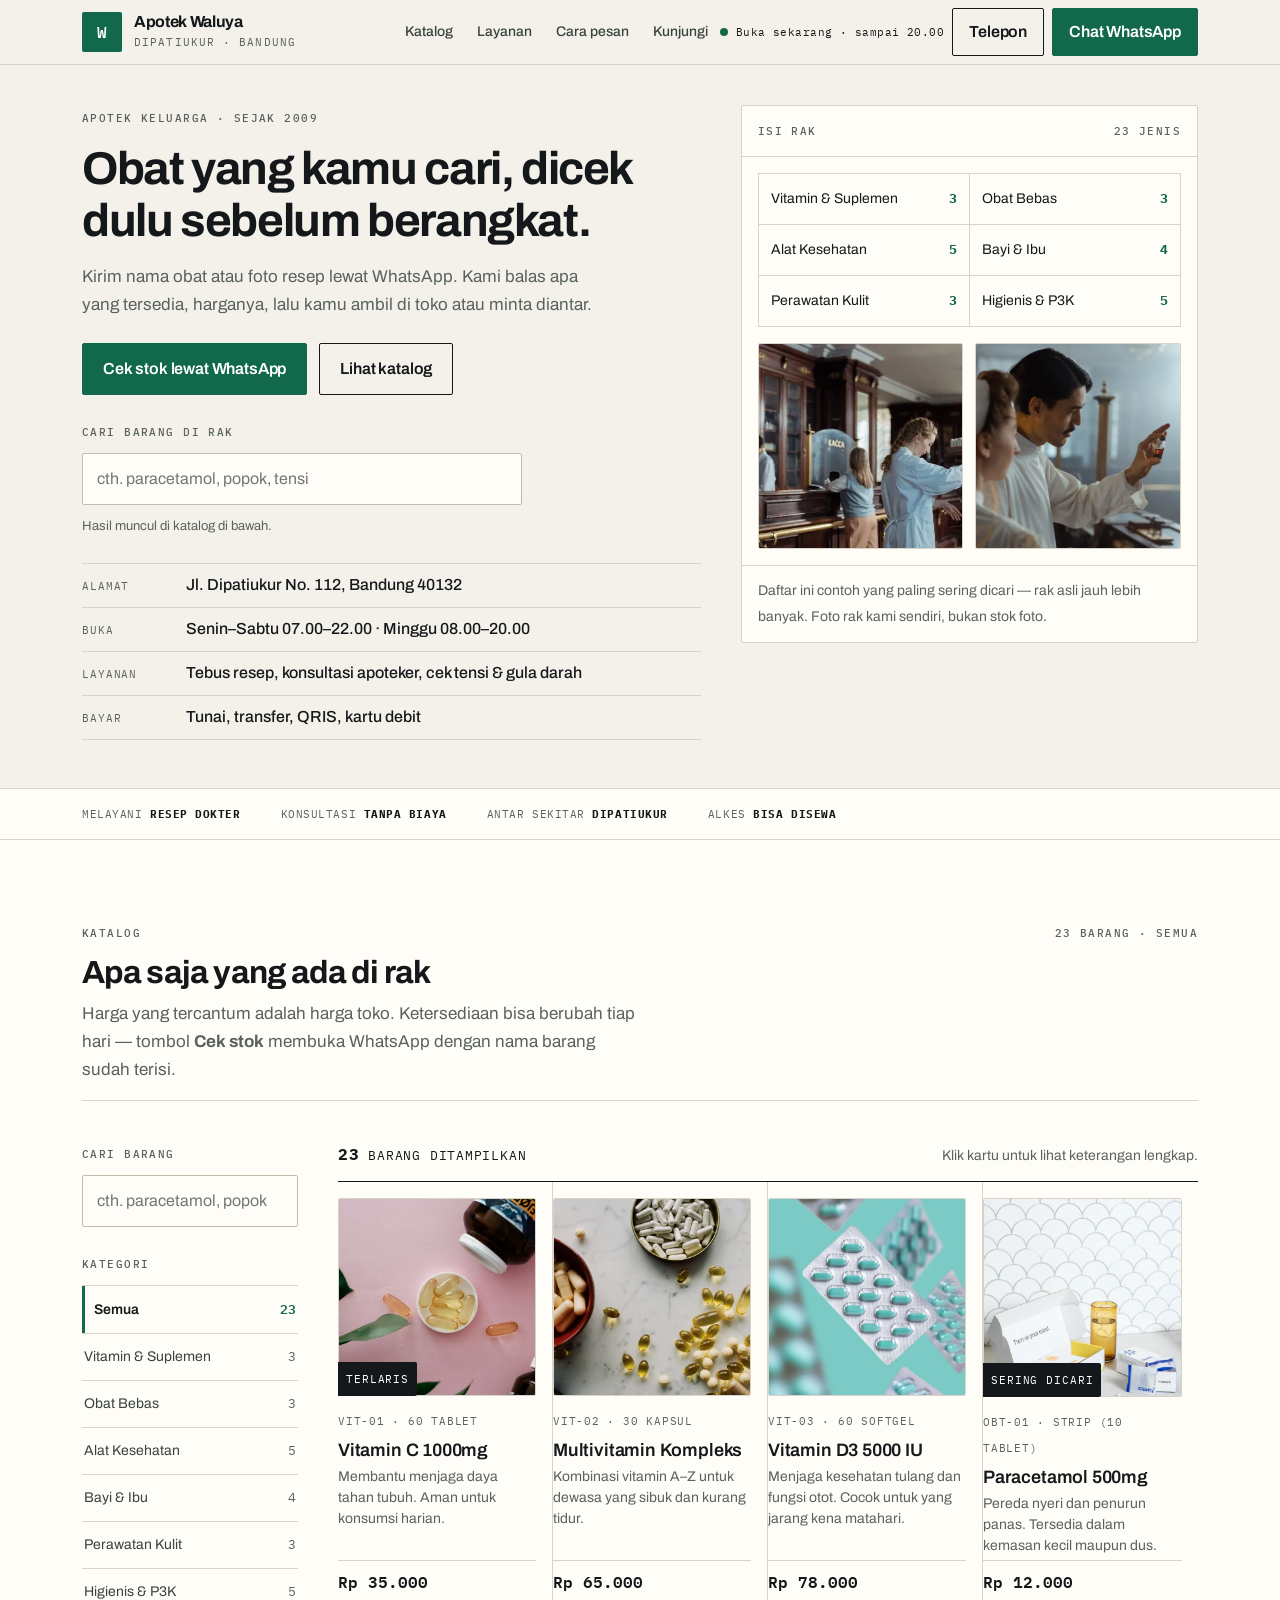
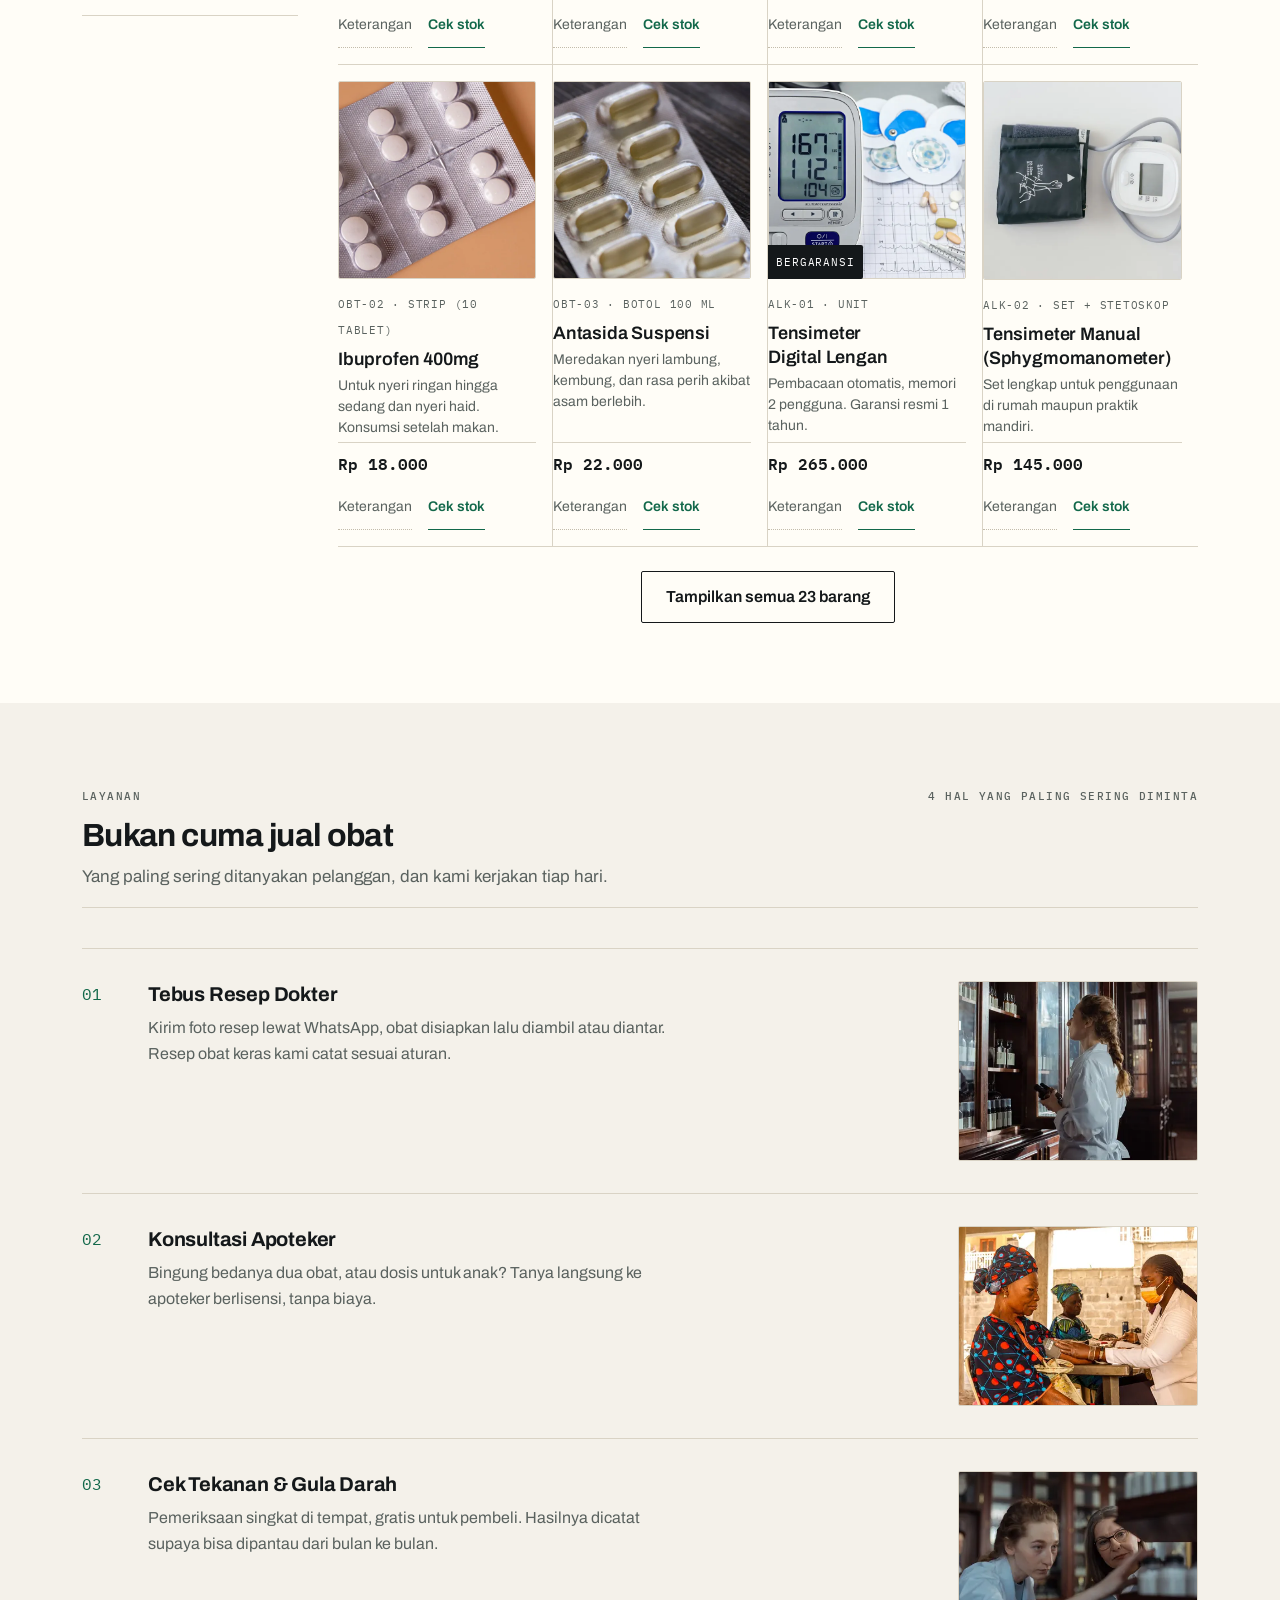
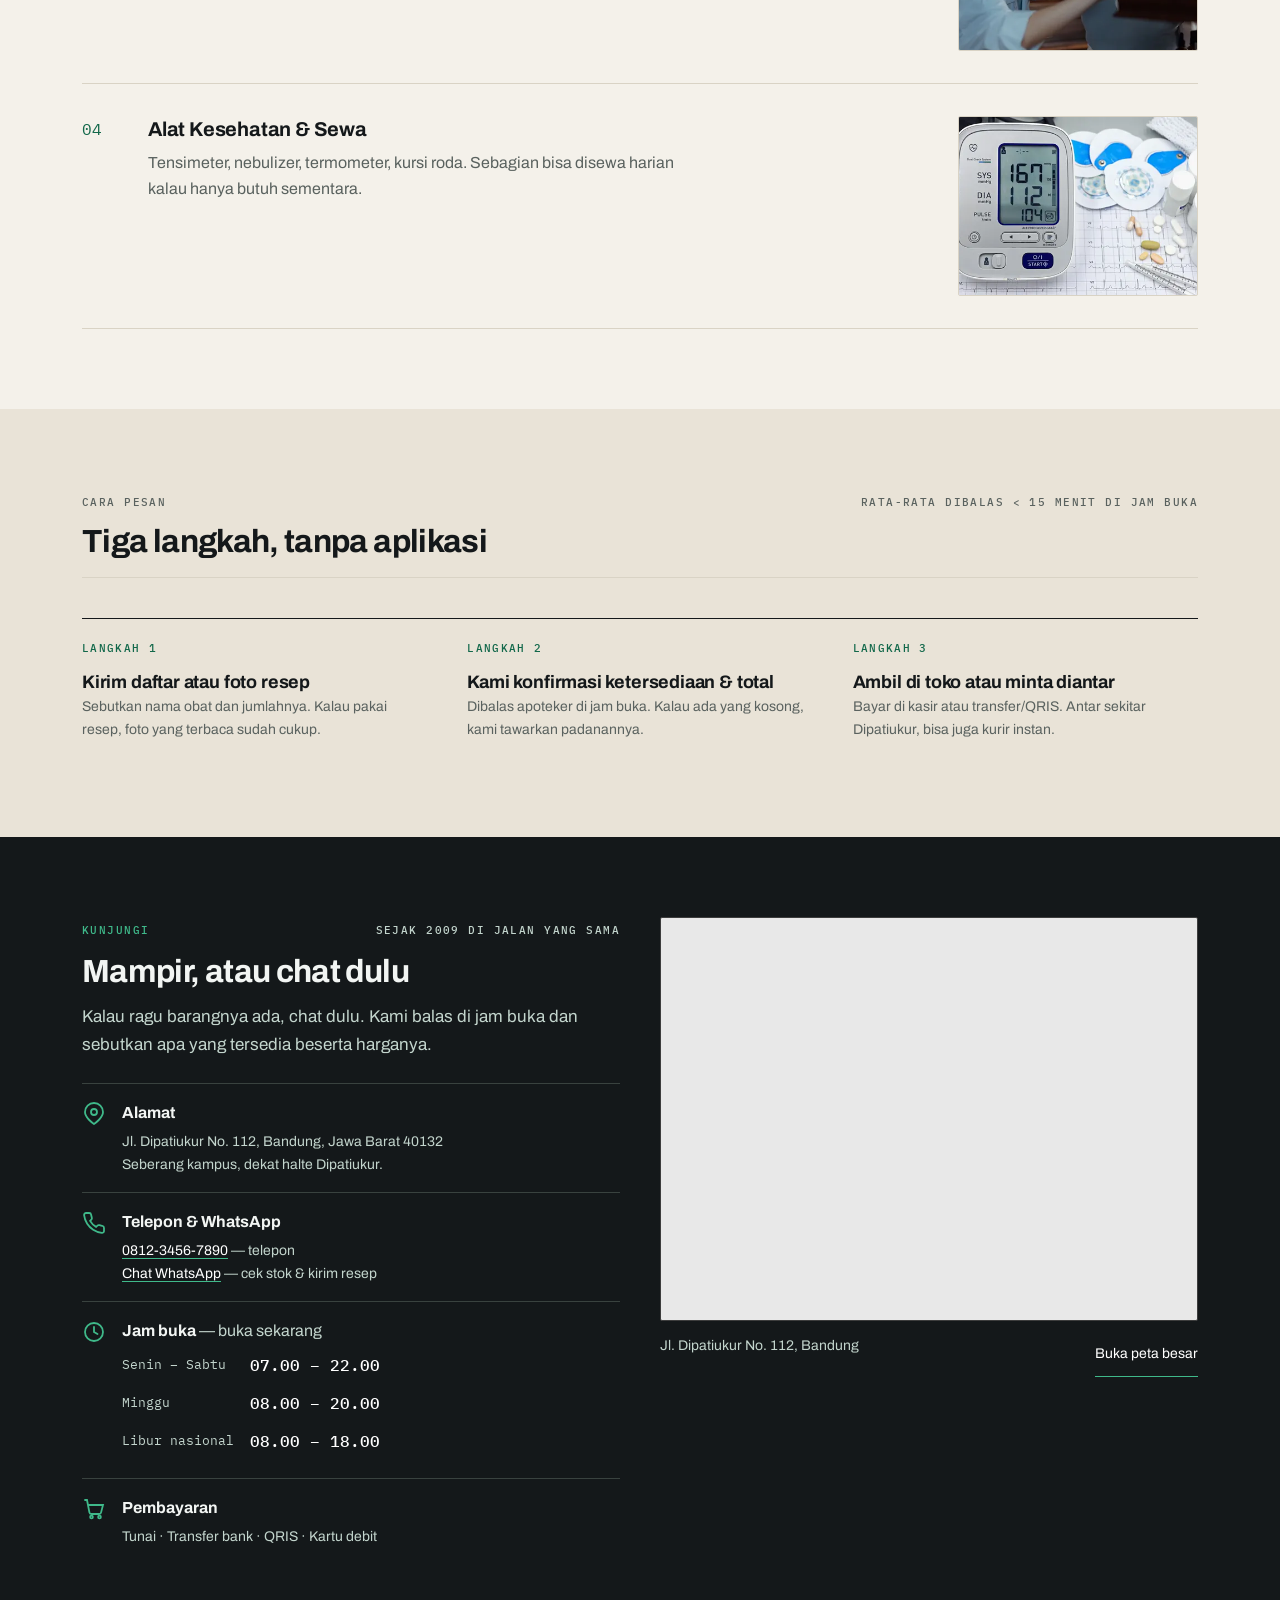
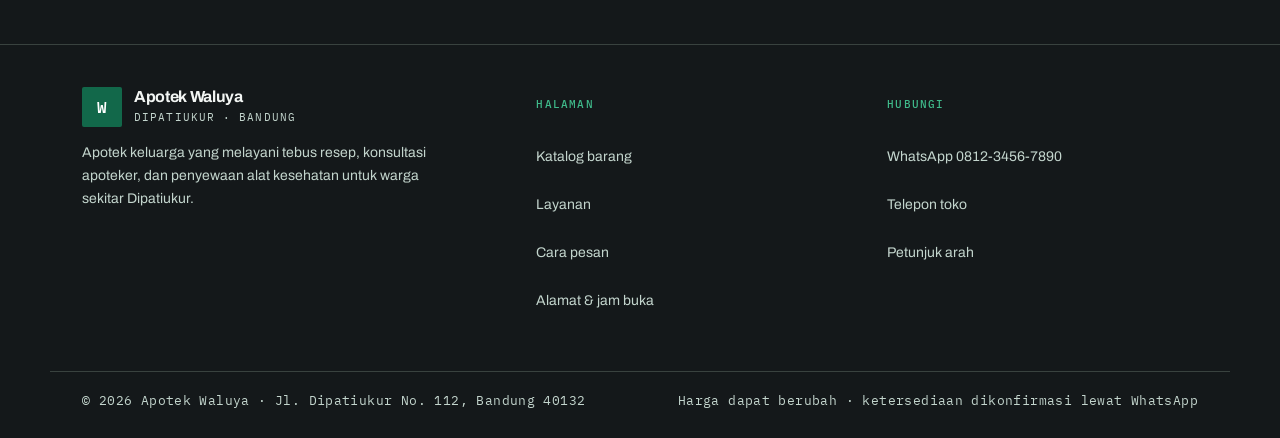
==== commit 37409235: "Presisi lanjutan: skala jarak bulat, target sentuh 44px, snap rail Sapuan penuh atas properti yang b" ====
--- a/index.html
+++ b/index.html
@@ -88,7 +88,10 @@
   --mono:"IBM Plex Mono",ui-monospace,SFMono-Regular,Menlo,monospace;
 
   --r:2px;              /* sengaja hampir kotak */
-  --gutter:clamp(18px,4vw,34px);
+  /* gutter = TANGGA px, bukan clamp(vw). clamp membuat gutter pecahan di
+     lebar tengah (mis. 4vw=30.4px di 760px), jadi tidak ada dua lebar layar
+     pun yang punya tepi kiri yang sama persis. Tangga px selalu bulat. */
+  --gutter:16px;
   --maxw:1180px;
 
   --hair:1px solid var(--rule);
@@ -117,6 +120,9 @@
   --s-6:24px;
   --s-8:32px;
   --s-10:40px;
+  --s-12:48px;   /* dipakai .section: dulu clamp(48px,6vw,84px) -> 80.6px di 1440px */
+  --s-16:64px;
+  --s-20:80px;
 }
 
 *,*::before,*::after{box-sizing:border-box}
@@ -160,7 +166,7 @@
      lebih kiri/kanan dari section lain (bug 22px di versi sebelumnya). */
   padding-inline:var(--gutter);
 }
-.section{padding-block:clamp(48px,6vw,84px)}
+.section{padding-block:var(--s-12)}
 /* lompat ke #anchor tidak boleh menyisakan judul mepet di bawah baris atas
    yang sticky (terukur clearance cuma 19px tanpa ini) */
 [id]{scroll-margin-top:88px}
@@ -186,7 +192,7 @@
 .section--band .eyebrow{color:var(--green-l)}
 
 /* judul section: label mono di atas, judul, lalu aturan penuh */
-.shead{display:grid;gap:var(--s-2);padding-bottom:var(--s-4);border-bottom:var(--hair);margin-bottom:clamp(24px,3vw,40px)}
+.shead{display:grid;gap:var(--s-2);padding-bottom:var(--s-4);border-bottom:var(--hair);margin-bottom:var(--s-6)}
 .shead__row{display:flex;flex-wrap:wrap;align-items:baseline;gap:var(--s-2) var(--s-4);justify-content:space-between}
 .shead p{max-width:56ch}
 
@@ -228,9 +234,11 @@
 .skip:focus{left:12px;top:12px;z-index:50;background:var(--ink);color:#fff;padding:12px 16px;border-radius:var(--r)}
 
 /* tangga tipe: setiap langkah px bulat, tanpa interpolasi vw */
-@media (min-width:480px){:root{--fs-h1:34px;--lh-h1:40px;--fs-h2:28px;--lh-h2:34px}}
-@media (min-width:760px){:root{--fs-h1:40px;--lh-h1:46px;--fs-h2:30px;--lh-h2:36px}}
-@media (min-width:1080px){:root{--fs-h1:46px;--lh-h1:52px;--fs-h2:32px;--lh-h2:38px}}
+@media (min-width:480px){:root{--fs-h1:34px;--lh-h1:40px;--fs-h2:28px;--lh-h2:34px;--gutter:24px}}
+@media (min-width:760px){:root{--fs-h1:40px;--lh-h1:46px;--fs-h2:30px;--lh-h2:36px;--gutter:28px}}
+@media (min-width:760px){.section{padding-block:var(--s-16)}.shead{margin-bottom:var(--s-8)}}
+@media (min-width:1080px){:root{--fs-h1:46px;--lh-h1:52px;--fs-h2:32px;--lh-h2:38px;--gutter:32px}}
+@media (min-width:1080px){.section{padding-block:var(--s-20)}.shead{margin-bottom:var(--s-10)}}
 @media (min-width:1400px){:root{--fs-h1:52px;--lh-h1:58px;--fs-h2:34px;--lh-h2:40px}}
 
 @media (prefers-reduced-motion:reduce){
@@ -250,11 +258,11 @@
   border-bottom:var(--hair);
 }
 .masthead__in{
-  display:flex;align-items:center;gap:clamp(10px,2vw,28px);
+  display:flex;align-items:center;gap:var(--s-3);
   min-height:64px;
   padding-block:var(--s-2);
 }
-.brand{display:flex;align-items:center;gap:var(--s-3);text-decoration:none;margin-right:auto}
+.brand{display:flex;align-items:center;gap:var(--s-3);text-decoration:none;margin-right:auto;min-height:44px}
 .brand__mark{
   display:grid;place-items:center;flex:0 0 auto;
   width:40px;height:40px;border-radius:var(--r);
@@ -265,9 +273,10 @@
 .brand__txt b{font-size:var(--fs-body);letter-spacing:-.02em}
 .brand__txt span{font-family:var(--mono);font-size:var(--fs-micro);letter-spacing:.1em;text-transform:uppercase;color:var(--muted)}
 
-.navlinks{display:flex;gap:clamp(12px,1.6vw,24px);align-items:center}
+.navlinks{display:flex;gap:var(--s-6);align-items:center}
 .navlinks a{
   text-decoration:none;font-size:var(--fs-sm);font-weight:500;color:var(--ink-2);
+  display:inline-flex;align-items:center;min-height:44px;
   padding-block:var(--s-1);border-bottom:1px solid transparent;
 }
 .navlinks a:hover{color:var(--ink);border-bottom-color:var(--ink)}
@@ -280,8 +289,8 @@
 .status.is-closed .status__dot{background:#a8442f}
 
 /* --- blok pembuka ------------------------------------------------ */
-.open{padding-block:clamp(28px,3.2vw,44px) clamp(28px,3.4vw,48px)}
-.open__grid{display:grid;gap:clamp(24px,3vw,44px);align-items:start}
+.open{padding-block:var(--s-8) var(--s-10)}
+.open__grid{display:grid;gap:var(--s-6);align-items:start}
 @media (min-width:900px){
   .open__grid{grid-template-columns:minmax(0,1.15fr) minmax(0,.85fr)}
 }
@@ -306,7 +315,7 @@
 .board__head{display:flex;justify-content:space-between;align-items:center;gap:var(--s-3);padding:var(--s-3) var(--s-4);border-bottom:var(--hair)}
 .board__body{padding:var(--s-4)}
 .board__cats{display:grid;grid-template-columns:1fr 1fr;gap:1px;background:var(--rule);border:var(--hair)}
-.board__cats span{background:var(--card);padding:10px 12px;font-size:var(--fs-sm);display:flex;justify-content:space-between;gap:var(--s-2);align-items:baseline}
+.board__cats span{background:var(--card);padding:var(--s-3);font-size:var(--fs-sm);display:flex;justify-content:space-between;gap:var(--s-2);align-items:baseline}
 .board__cats b{font-family:var(--mono);font-size:var(--fs-meta);color:var(--green)}
 .board__shots{display:grid;grid-template-columns:1fr 1fr;gap:var(--s-3);margin-top:var(--s-4)}
 .board__shots img{width:100%;aspect-ratio:1/1;object-fit:cover;border-radius:var(--r);border:var(--hair)}
@@ -314,7 +323,7 @@
 
 /* baris fakta penuh lebar di bawah blok pembuka */
 .strip{border-block:var(--hair);background:var(--card)}
-.strip__in{display:flex;flex-wrap:wrap;gap:var(--s-2) clamp(18px,3vw,40px);padding-block:var(--s-3);align-items:baseline}
+.strip__in{display:flex;flex-wrap:wrap;gap:var(--s-2) var(--s-10);padding-block:var(--s-3);align-items:baseline}
 .strip__in span{font-family:var(--mono);font-size:var(--fs-micro);letter-spacing:.05em;color:var(--muted);text-transform:uppercase}
 .strip__in b{color:var(--ink)}
 
@@ -326,6 +335,9 @@
 @media (max-width:880px){
   .navlinks{display:none}
 }
+/* jarak antar blok pembuka ikut tangga px yang sama */
+@media (min-width:760px){.open{padding-block:var(--s-10) var(--s-12)}.open__grid{gap:var(--s-8)}}
+@media (min-width:1080px){.open__grid{gap:var(--s-10)}}
 @media (max-width:560px){
   .brand__txt span{display:none}
   .masthead__cta .btn--ghost{display:none}
@@ -346,12 +358,12 @@
    hairline, tanpa bayangan, tanpa kartu melayang.
    ============================================================ */
 
-.cat__grid{display:grid;gap:clamp(20px,2.6vw,40px);align-items:start}
+.cat__grid{display:grid;gap:var(--s-6);align-items:start}
 /* grid item default min-width:auto -> tidak bisa mengecil di bawah min-content,
    itu yang bikin kisi produk melar 36px di viewport 320px */
 .cat__grid>*{min-width:0}
 @media (min-width:960px){
-  .cat__grid{grid-template-columns:216px minmax(0,1fr)}
+  .cat__grid{grid-template-columns:216px minmax(0,1fr);gap:var(--s-10)}
 }
 
 /* --- rail filter ------------------------------------------------- */
@@ -383,7 +395,13 @@
     grid-auto-flow:column;grid-auto-columns:max-content;
     border-top:0;gap:0 var(--s-6);
     overflow-x:auto;scrollbar-width:none;
+    /* tanpa snap, posisi berhenti setelah digeser bisa mendarat di tengah kata
+       (terukur: "Obat Bebas" terpotong jadi "Obat Beba"). proximity, bukan
+       mandatory: mandatory bisa mentok di ujung kanan dan tetap berhenti
+       di tengah item terakhir. */
+    scroll-snap-type:x proximity;
   }
+  .rail__list button{scroll-snap-align:start}
   .rail__list::-webkit-scrollbar{display:none}
   .rail__list button{border-bottom:0;border-top:2px solid transparent;min-height:44px}
   .rail__list button[aria-pressed="true"]{box-shadow:none;padding-left:2px;border-top-color:var(--green)}
@@ -443,20 +461,22 @@
 .pcard__nama{font-size:var(--fs-card);font-weight:600;line-height:24px;overflow-wrap:anywhere}
 .pcard__desc{font-size:var(--fs-sm);color:var(--muted);line-height:21px}
 .pcard__foot{
-  display:flex;flex-wrap:wrap;justify-content:space-between;align-items:baseline;
+  display:flex;flex-wrap:wrap;justify-content:space-between;align-items:center;
   gap:var(--s-2) var(--s-3);
-  margin-top:auto;padding-top:var(--s-3);border-top:var(--hair);min-width:0;
+  margin-top:auto;padding-top:var(--s-2);border-top:var(--hair);min-width:0;
 }
 .pcard__harga{font-family:var(--mono);font-size:var(--fs-body);font-weight:600}
-.pcard__acts{display:inline-flex;align-items:baseline;gap:var(--s-4);flex-wrap:wrap;justify-content:flex-end;min-width:0}
+.pcard__acts{display:inline-flex;align-items:center;gap:var(--s-4);flex-wrap:wrap;justify-content:flex-end;min-width:0}
 .pcard__more{
-  display:inline-flex;align-items:center;min-height:28px;
-  background:none;border:0;padding:0;cursor:pointer;
+  /* 44px: target sentuh minimum. padding-block, bukan min-height saja, supaya
+     teks benar-benar di tengah kotak 44px (bukan menempel di atas). */
+  display:inline-flex;align-items:center;min-height:44px;padding-block:9px;
+  background:none;border:0;padding-inline:0;cursor:pointer;
   font-size:var(--fs-sm);color:var(--muted);border-bottom:1px dotted var(--rule-2);
 }
 .pcard__more:hover{color:var(--ink);border-bottom-color:var(--ink)}
 .pcard__cta{
-  display:inline-flex;align-items:center;min-height:28px;
+  display:inline-flex;align-items:center;min-height:44px;padding-block:9px;
   font-size:var(--fs-sm);font-weight:600;color:var(--green);text-decoration:none;
   border-bottom:1px solid currentColor;
 }
@@ -533,8 +553,8 @@
 /* --- layanan ------------------------------------------------------ */
 .svc__list{border-top:var(--hair)}
 .svc{
-  display:grid;gap:clamp(16px,2vw,32px);align-items:start;
-  padding-block:clamp(20px,2.4vw,32px);
+  display:grid;gap:var(--s-8);align-items:start;
+  padding-block:var(--s-8);
   border-bottom:var(--hair);
 }
 .svc:first-child{border-top:0}
@@ -570,7 +590,7 @@
   display:grid;gap:0;border-top:1px solid var(--ink);
 }
 @media (min-width:760px){
-  .steps{grid-template-columns:repeat(3,minmax(0,1fr));gap:0 clamp(20px,3vw,40px)}
+  .steps{grid-template-columns:repeat(3,minmax(0,1fr));gap:0 var(--s-10)}
 }
 .step{display:grid;gap:var(--s-2);padding-block:var(--s-4);border-bottom:var(--hair)}
 @media (min-width:760px){.step{border-bottom:0;border-top:0}}
@@ -582,9 +602,9 @@
 .step p{color:var(--muted);font-size:var(--fs-sm);line-height:23px}
 
 /* --- kunjungi ----------------------------------------------------- */
-.visit{display:grid;gap:clamp(24px,3vw,44px);align-items:start}
+.visit{display:grid;gap:var(--s-6);align-items:start}
 @media (min-width:900px){
-  .visit{grid-template-columns:minmax(0,1fr) minmax(0,1fr)}
+  .visit{grid-template-columns:minmax(0,1fr) minmax(0,1fr);gap:var(--s-10)}
 }
 .visit__rows{border-top:1px solid var(--rule-inv);margin-top:var(--s-6)}
 .vrow{display:flex;gap:var(--s-4);padding:var(--s-4) 0;border-bottom:1px solid var(--rule-inv)}
@@ -604,15 +624,15 @@
   filter:grayscale(1) contrast(1.05);   /* peta mengikuti nada halaman, bukan biru bawaan */
 }
 .visit__map figcaption{display:flex;flex-wrap:wrap;gap:var(--s-2) var(--s-4);justify-content:space-between;font-size:var(--fs-sm);color:var(--muted-inv)}
-.visit__map figcaption a{color:#fff;text-decoration:none;border-bottom:1px solid var(--green-l)}
+.visit__map figcaption a{color:#fff;text-decoration:none;border-bottom:1px solid var(--green-l);display:inline-flex;align-items:center;min-height:44px}
 
 /* --- footer ------------------------------------------------------- */
 .foot{background:var(--band);color:#f2f5f3;border-top:1px solid var(--rule-inv)}
-.foot__in{display:grid;gap:clamp(20px,3vw,40px);padding-block:clamp(28px,3.4vw,44px)}
+.foot__in{display:grid;gap:var(--s-10);padding-block:var(--s-10) var(--s-12)}
 @media (min-width:760px){.foot__in{grid-template-columns:minmax(0,1.2fr) repeat(2,minmax(0,.9fr))}}
 .foot h4{font-size:var(--fs-micro);font-family:var(--mono);letter-spacing:.11em;text-transform:uppercase;color:var(--green-l);font-weight:500;margin-bottom:var(--s-3)}
 .foot ul{display:grid;gap:var(--s-1)}
-.foot a{color:var(--muted-inv);text-decoration:none;font-size:var(--fs-sm);display:inline-flex;align-items:center;min-height:28px}
+.foot a{color:var(--muted-inv);text-decoration:none;font-size:var(--fs-sm);display:inline-flex;align-items:center;min-height:44px}
 .foot a:hover{color:#fff}
 .foot__about p{color:var(--muted-inv);font-size:var(--fs-sm);max-width:44ch;margin-top:var(--s-3);line-height:23px}
 .foot__bot{
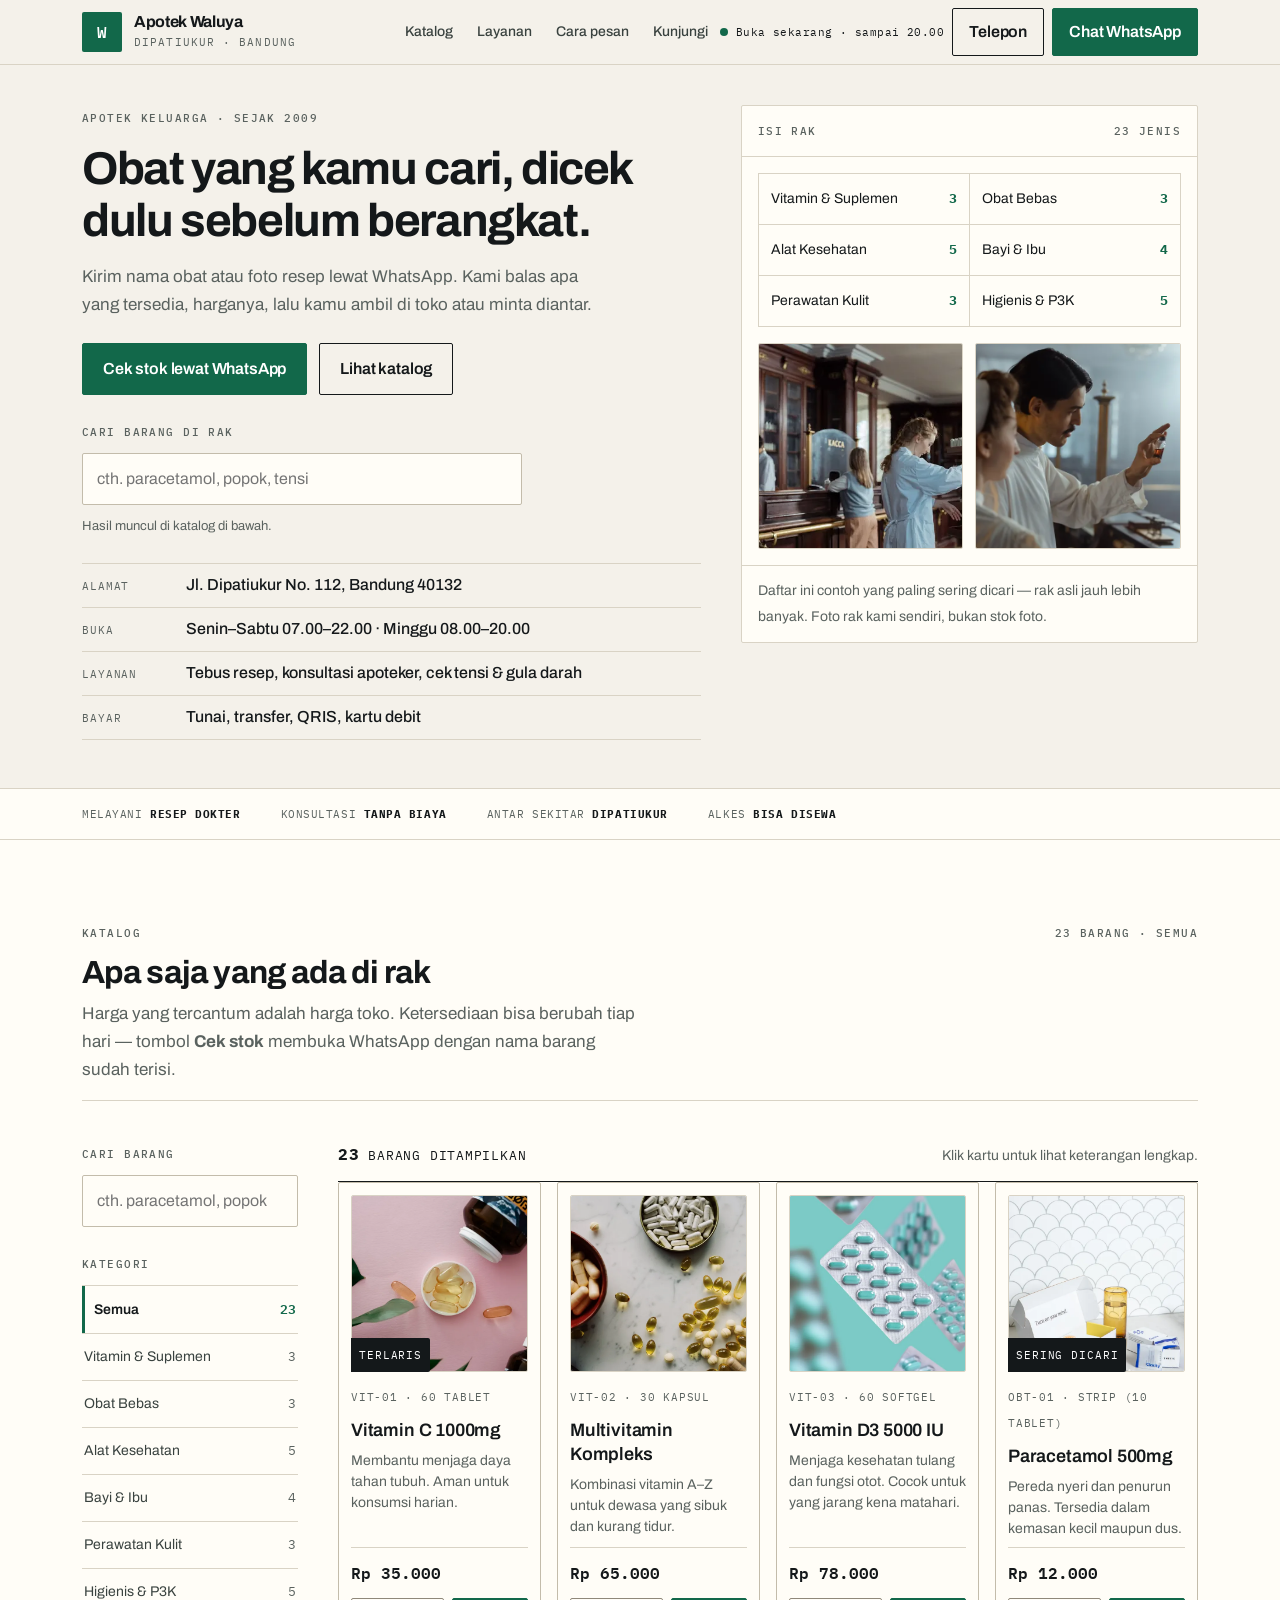
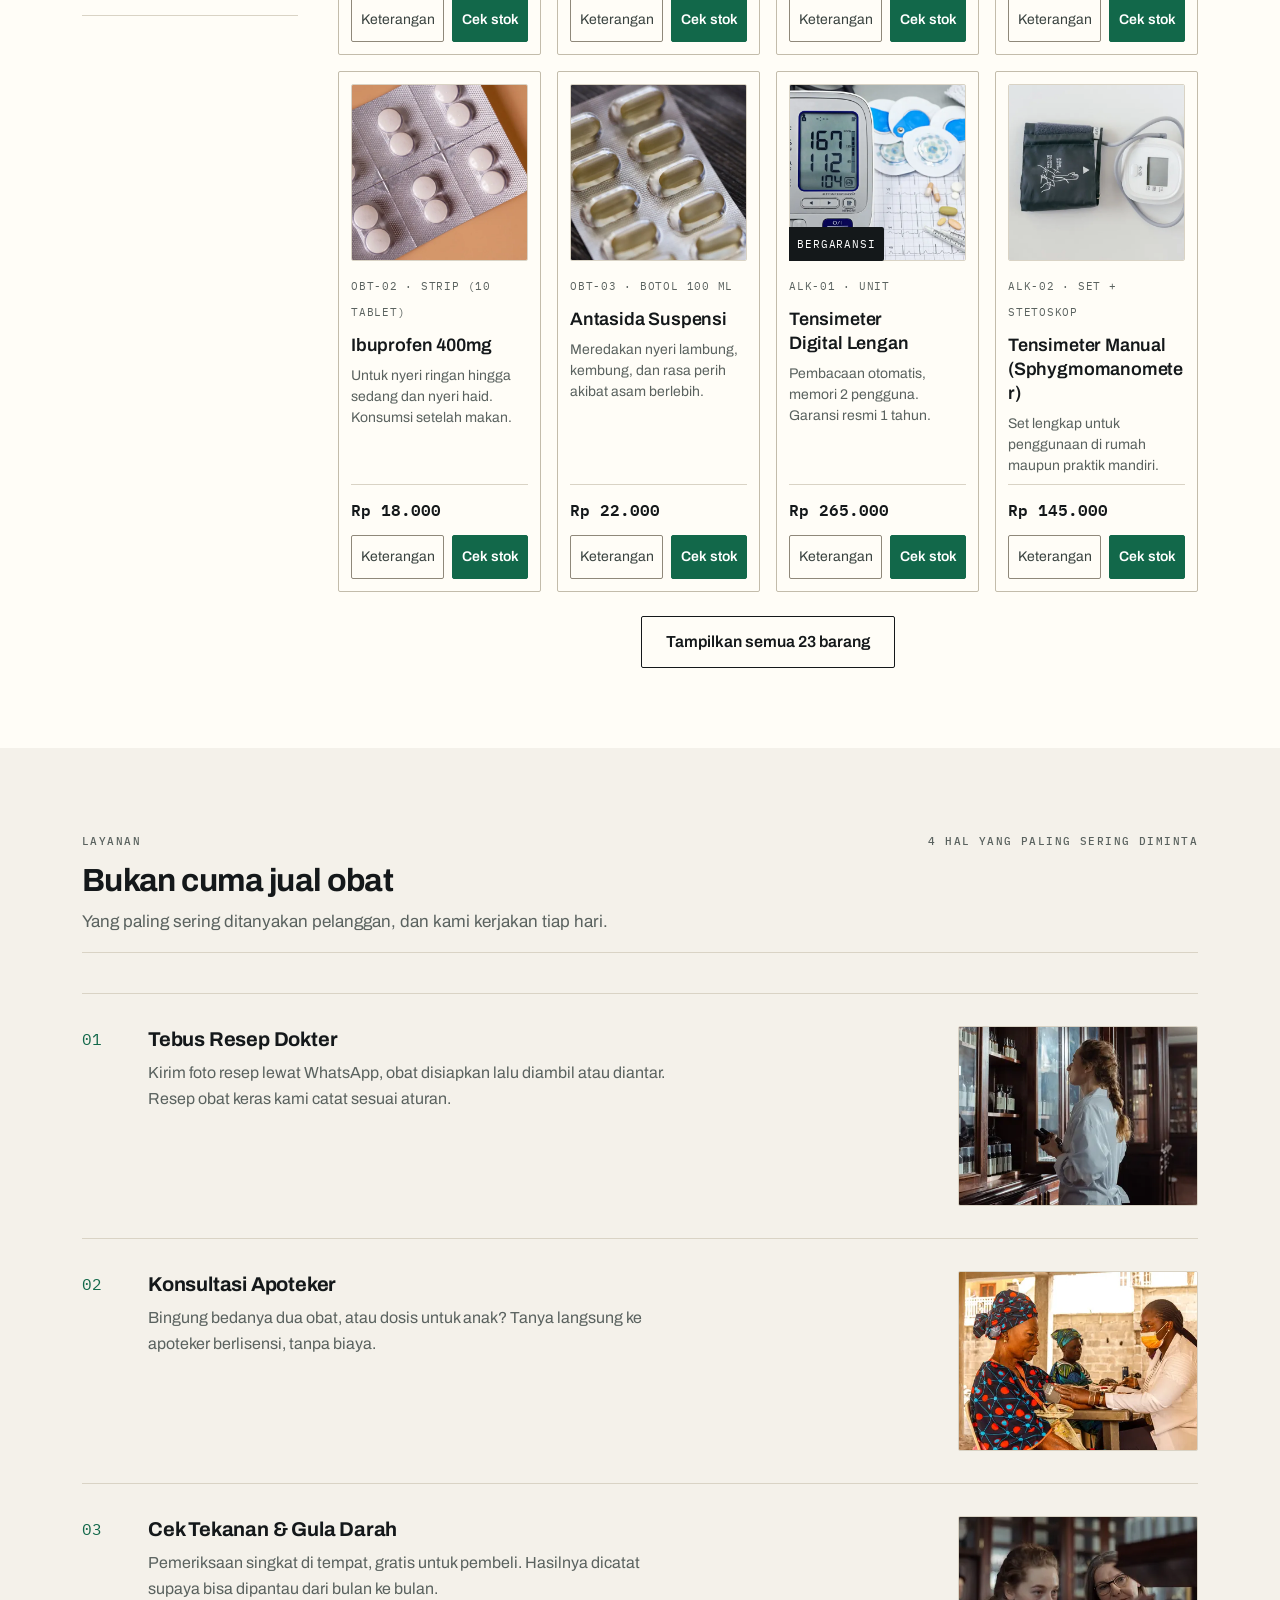
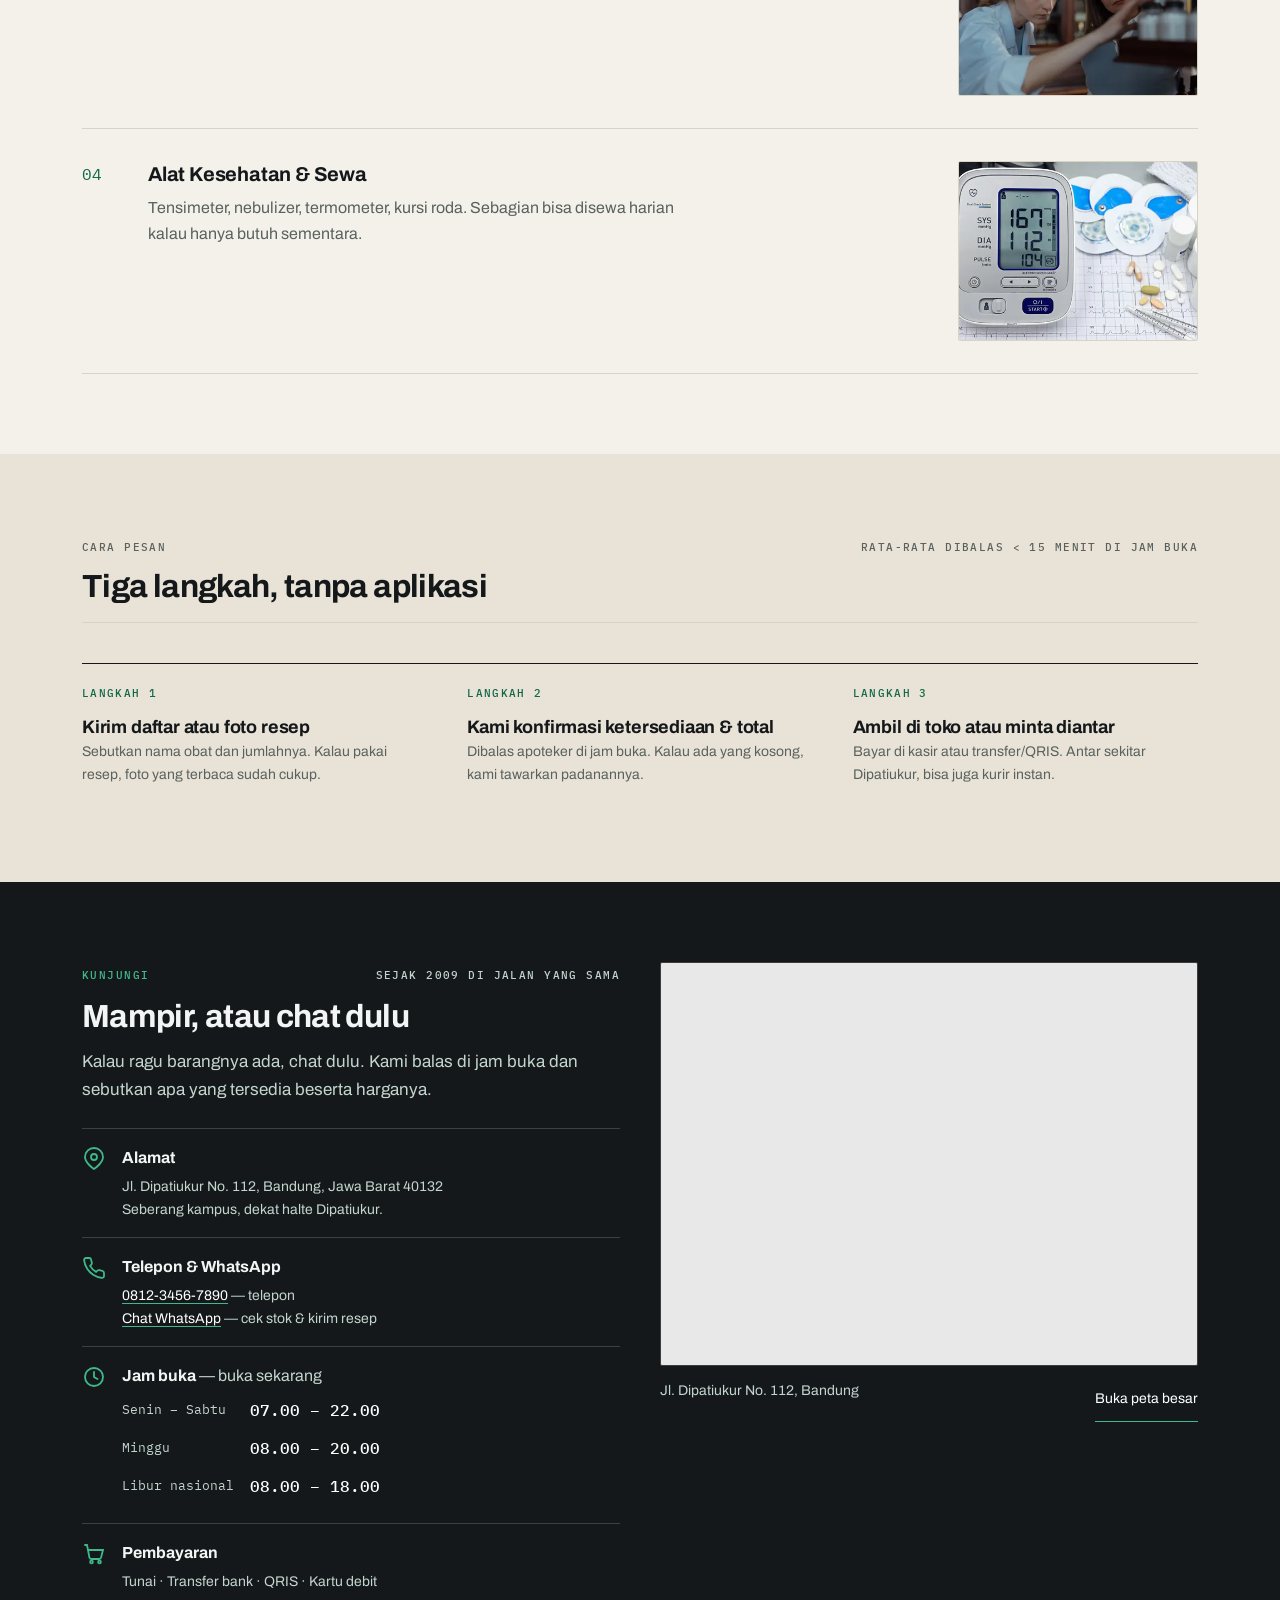
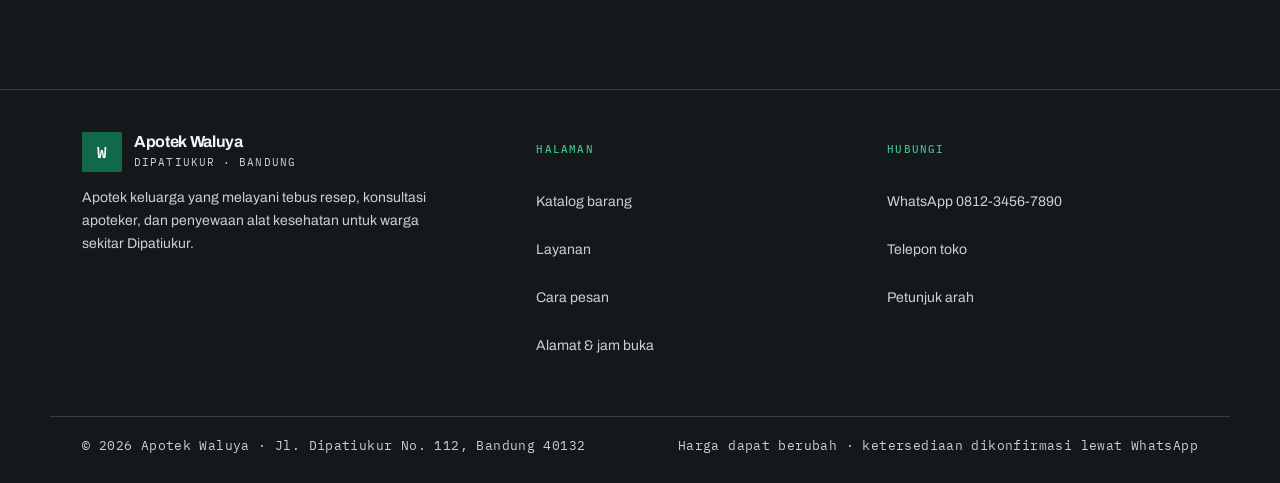
==== commit 87dbf578: "Ganti gaya kartu produk: kartu rak berkotak penuh Keluhan: "card nya jelek, style nya ganti". Diukur" ====
--- a/index.html
+++ b/index.html
@@ -77,6 +77,7 @@
   /* garis */
   --rule:#d9d3c5;
   --rule-2:#c3bcab;
+  --rule-3:#8f887a;     /* 3.45:1 di atas --card: batas kontrol yang terlihat */
   --rule-inv:#39423f;
 
   /* hijau apotek — satu aksen saja */
@@ -419,35 +420,43 @@
 
 /* --- kisi produk -------------------------------------------------- */
 .pgrid{
-  display:grid;gap:0;
+  display:grid;
+  /* kartu sekarang punya batas visual sendiri, jadi butuh jarak antar kartu.
+     Sebelumnya gap 0px: pemisahnya cuma hairline di sisi kanan+bawah. */
+  gap:var(--s-4);
   grid-template-columns:repeat(2,minmax(0,1fr));
 }
 @media (min-width:620px){.pgrid{grid-template-columns:repeat(3,minmax(0,1fr))}}
 @media (min-width:1180px){.pgrid{grid-template-columns:repeat(4,minmax(0,1fr))}}
 
-/* Kartu = satu label rak. Isi kartu punya gutter kiri DAN kanan yang sama,
-   jadi foto serta semua teks duduk di satu kolom 200px; sebelumnya foto
-   200px sementara teks hanya 186px (padding kanan doang), tepi kanannya
-   tidak pernah lurus dengan foto di atasnya. */
+/* Kartu = SATU kotak utuh. Versi sebelumnya hanya bergaris di sisi KANAN dan
+   BAWAH, latarnya sama dengan halaman, dan tidak punya padding kiri — foto
+   menempel di tepi kiri kartu. Terukur: foto x=410.5 = kartu x=410.5 (padding
+   kiri 0px) padahal padding kanan 16px. Hasilnya terbaca seperti potongan
+   struk, bukan kartu.
+   Aturan sekarang: SATU nilai padding di .pcard; tidak ada anak yang boleh
+   mendeklarasikan padding sendiri, jadi semua isi kartu duduk tepat di
+   card.x+12 (kiri) dan card.x+card.w-12 (kanan). */
 .pcard{
   display:grid;grid-template-rows:auto 1fr;
-  border-bottom:var(--hair);border-right:var(--hair);
-  padding:0 0 var(--s-4);min-width:0;
-}
-/* hapus garis kanan pada kolom terakhir tiap baris */
-.pgrid>.pcard:nth-child(2n){border-right:0}
-@media (min-width:620px){.pgrid>.pcard:nth-child(2n){border-right:var(--hair)}.pgrid>.pcard:nth-child(3n){border-right:0}}
-@media (min-width:1180px){.pgrid>.pcard:nth-child(3n){border-right:var(--hair)}.pgrid>.pcard:nth-child(4n){border-right:0}}
-
+  padding:var(--s-3);
+  background:var(--card);
+  /* --rule-2 (bukan --rule): tepi kartu harus terbaca sebagai tepi.
+     --rule hanya 1.32:1 di atas --paper, praktis hilang. */
+  border:1px solid var(--rule-2);border-radius:var(--r);
+  min-width:0;
+}
 .pcard[hidden]{display:none}
 
-.pcard__foto{position:relative;padding:var(--s-4) var(--s-4) var(--s-3) 0}
+.pcard__foto{position:relative}
 .pcard__img{
   width:100%;aspect-ratio:1/1;object-fit:cover;
   border:var(--hair);border-radius:var(--r);background:var(--sand);
 }
+/* tag status = tab yang MENEMPEL di tepi bawah foto, bukan melayang.
+   Terukur sebelumnya: tag y=284 sementara dasar foto y=330 — melayang 46px. */
 .pcard__tag{
-  position:absolute;left:0;bottom:12px;
+  position:absolute;left:0;bottom:0;
   background:var(--ink);color:#fff;
   font-family:var(--mono);font-size:var(--fs-micro);letter-spacing:.08em;text-transform:uppercase;
   padding:4px 8px;border-radius:0 var(--r) var(--r) 0;
@@ -456,31 +465,39 @@
    Sebelumnya grid + align-content:start membuat kaki menempel tepat di bawah
    deskripsi, jadi HARGA antar kartu dalam satu baris meleset sampai 24px
    (terukur: nama 1 baris vs 2 baris di baris kisi yang sama). */
-.pcard__body{display:flex;flex-direction:column;gap:var(--s-1);padding-right:var(--s-4);min-width:0}
+.pcard__body{display:flex;flex-direction:column;gap:var(--s-2);padding-top:var(--s-3);min-width:0}
 .pcard__code{font-family:var(--mono);font-size:var(--fs-micro);letter-spacing:.07em;text-transform:uppercase;color:var(--muted)}
 .pcard__nama{font-size:var(--fs-card);font-weight:600;line-height:24px;overflow-wrap:anywhere}
 .pcard__desc{font-size:var(--fs-sm);color:var(--muted);line-height:21px}
+/* harga dan aksi ditumpuk: satu kolom, bukan baris sempit. Di 1440 kartu hanya
+   selebar 219px — harga di kiri + dua aksi di kanan tidak akan pernah muat
+   tanpa memotong teks. */
 .pcard__foot{
-  display:flex;flex-wrap:wrap;justify-content:space-between;align-items:center;
-  gap:var(--s-2) var(--s-3);
-  margin-top:auto;padding-top:var(--s-2);border-top:var(--hair);min-width:0;
+  display:flex;flex-direction:column;align-items:stretch;
+  gap:var(--s-3);margin-top:auto;padding-top:var(--s-3);
+  border-top:var(--hair);min-width:0;
 }
 .pcard__harga{font-family:var(--mono);font-size:var(--fs-body);font-weight:600}
-.pcard__acts{display:inline-flex;align-items:center;gap:var(--s-4);flex-wrap:wrap;justify-content:flex-end;min-width:0}
-.pcard__more{
-  /* 44px: target sentuh minimum. padding-block, bukan min-height saja, supaya
-     teks benar-benar di tengah kotak 44px (bukan menempel di atas). */
-  display:inline-flex;align-items:center;min-height:44px;padding-block:9px;
-  background:none;border:0;padding-inline:0;cursor:pointer;
-  font-size:var(--fs-sm);color:var(--muted);border-bottom:1px dotted var(--rule-2);
-}
-.pcard__more:hover{color:var(--ink);border-bottom-color:var(--ink)}
+/* dua aksi = dua tombol yang benar-benar terlihat sebagai tombol. Versi
+   sebelumnya keduanya cuma teks bergaris bawah (dotted/solid): NOL dari dua
+   aksi punya batas visual. white-space:nowrap + flex-wrap membuat tombol
+   turun jadi dua baris penuh saat kartu sempit, bukan memotong kata. */
+.pcard__acts{display:flex;flex-wrap:wrap;gap:var(--s-2);min-width:0}
+.pcard__more,.pcard__cta{
+  display:inline-flex;align-items:center;justify-content:center;
+  flex:1 1 auto;white-space:nowrap;
+  min-height:44px;padding:0 var(--s-2);
+  /* --rule-3: --rule-2 hanya 1.86:1 di atas --card, di bawah 3:1 yang
+     diminta WCAG 1.4.11 untuk batas kontrol. */
+  border:1px solid var(--rule-3);border-radius:var(--r);
+  font-size:var(--fs-sm);cursor:pointer;text-decoration:none;background:none;
+}
+.pcard__more{color:var(--ink-2)}
+.pcard__more:hover{border-color:var(--ink);color:var(--ink)}
 .pcard__cta{
-  display:inline-flex;align-items:center;min-height:44px;padding-block:9px;
-  font-size:var(--fs-sm);font-weight:600;color:var(--green);text-decoration:none;
-  border-bottom:1px solid currentColor;
-}
-.pcard__cta:hover{color:var(--green-d)}
+  background:var(--green);border-color:var(--green);color:#fff;font-weight:600;
+}
+.pcard__cta:hover{background:var(--green-d);border-color:var(--green-d)}
 
 /* keadaan kosong hasil pencarian */
 .cat__empty{
@@ -501,18 +518,11 @@
 .cat__more button:hover{background:var(--ink);color:#fff}
 .cat__more[hidden]{display:none}
 
+/* Kartu 2 kolom di bawah 620px: kartu jadi sempit (±150px), jadi padding
+   diturunkan ke 8px. Ini SATU-SATUNYA tempat padding kartu berubah — anak
+   kartu tetap tidak boleh punya padding sendiri. */
 @media (max-width:619px){
-  /* kartu 2 kolom: rapatkan sedikit, deskripsi tetap tampil (grid menyamakan
-     tinggi kartu per baris, jadi garis bawahnya tetap lurus) */
-  .pcard__foto{padding:var(--s-3) var(--s-3) var(--s-2) 0}
-  .pcard__body{padding-right:var(--s-3)}
-  .pcard__tag{bottom:10px}
-}
-
-@media (max-width:400px){
-  /* di bawah 400px: harga pindah baris sendiri, aksi tetap sejajar */
-  .pcard__foot{justify-content:flex-start}
-  .pcard__acts{width:100%;justify-content:flex-start;gap:var(--s-3)}
+  .pcard{padding:var(--s-2)}
 }
 /* ============================================================
    40-detail.css — panel detail produk (<dialog>)
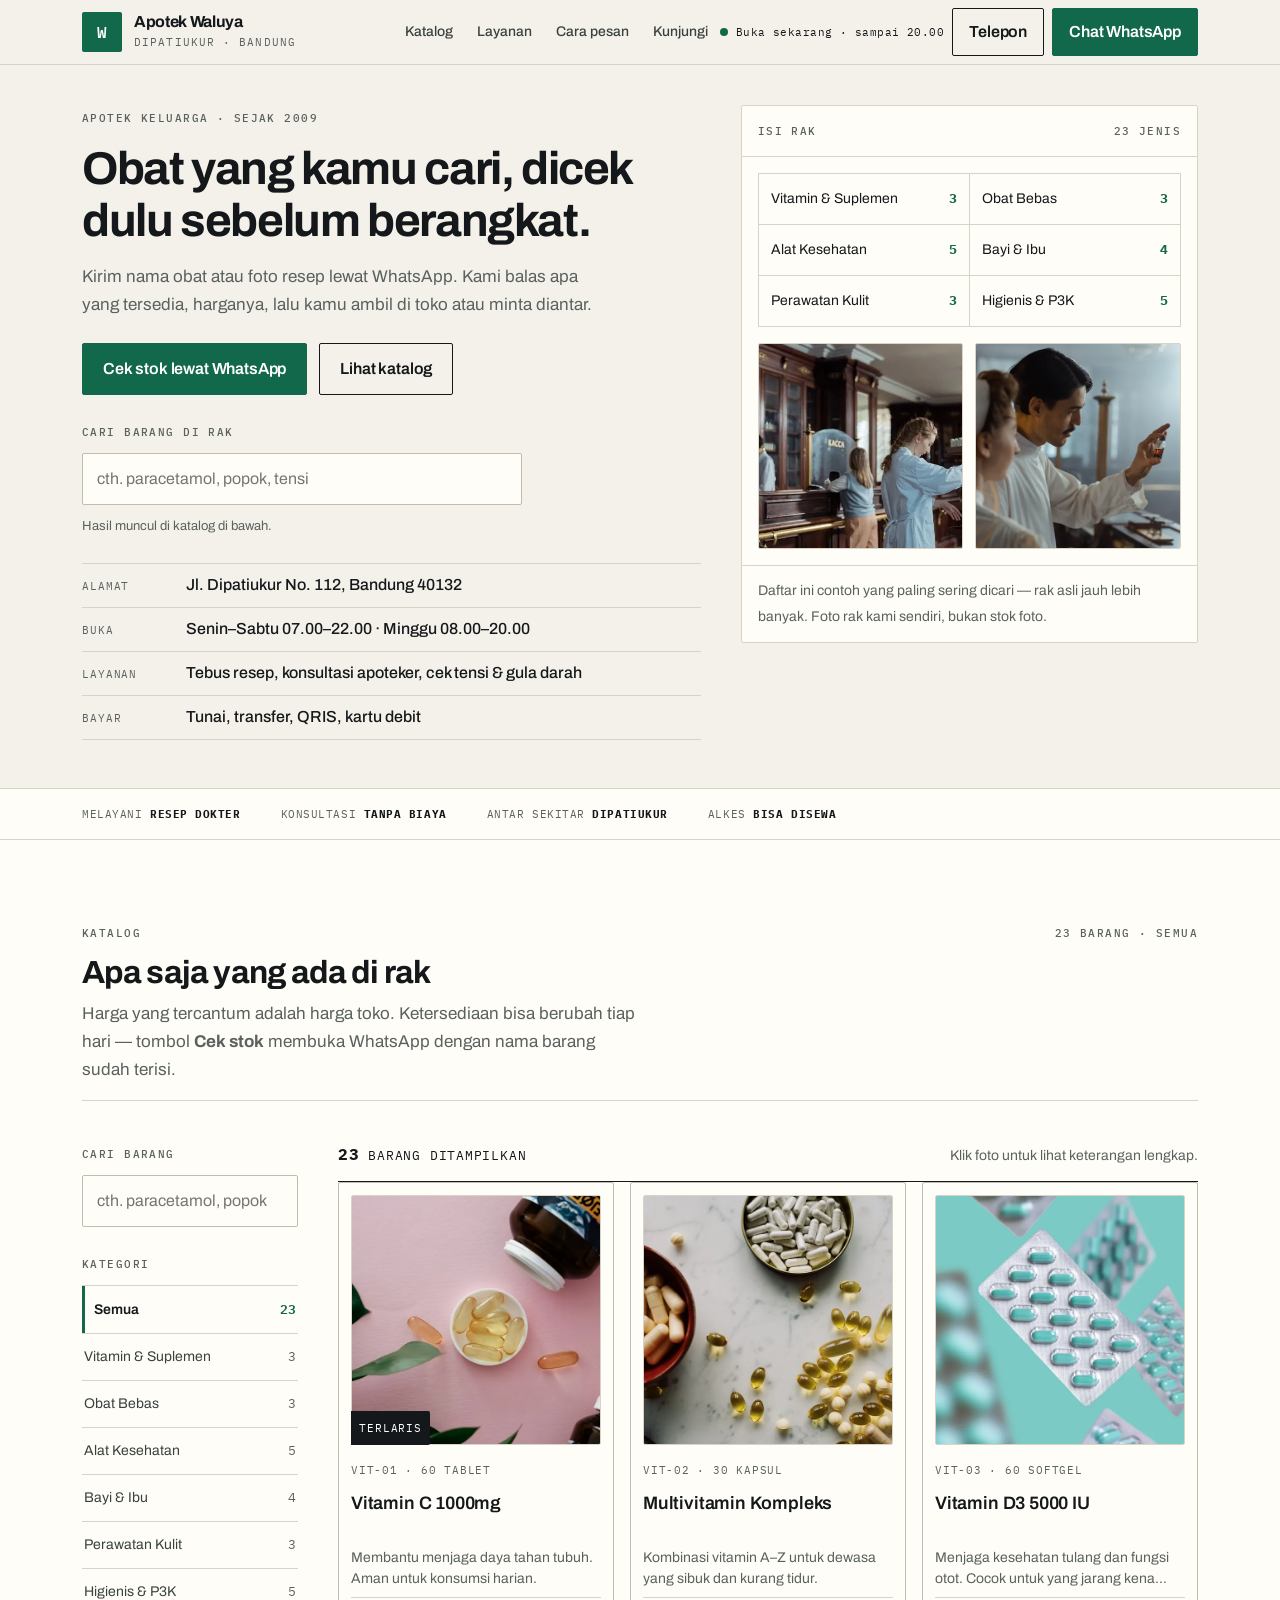
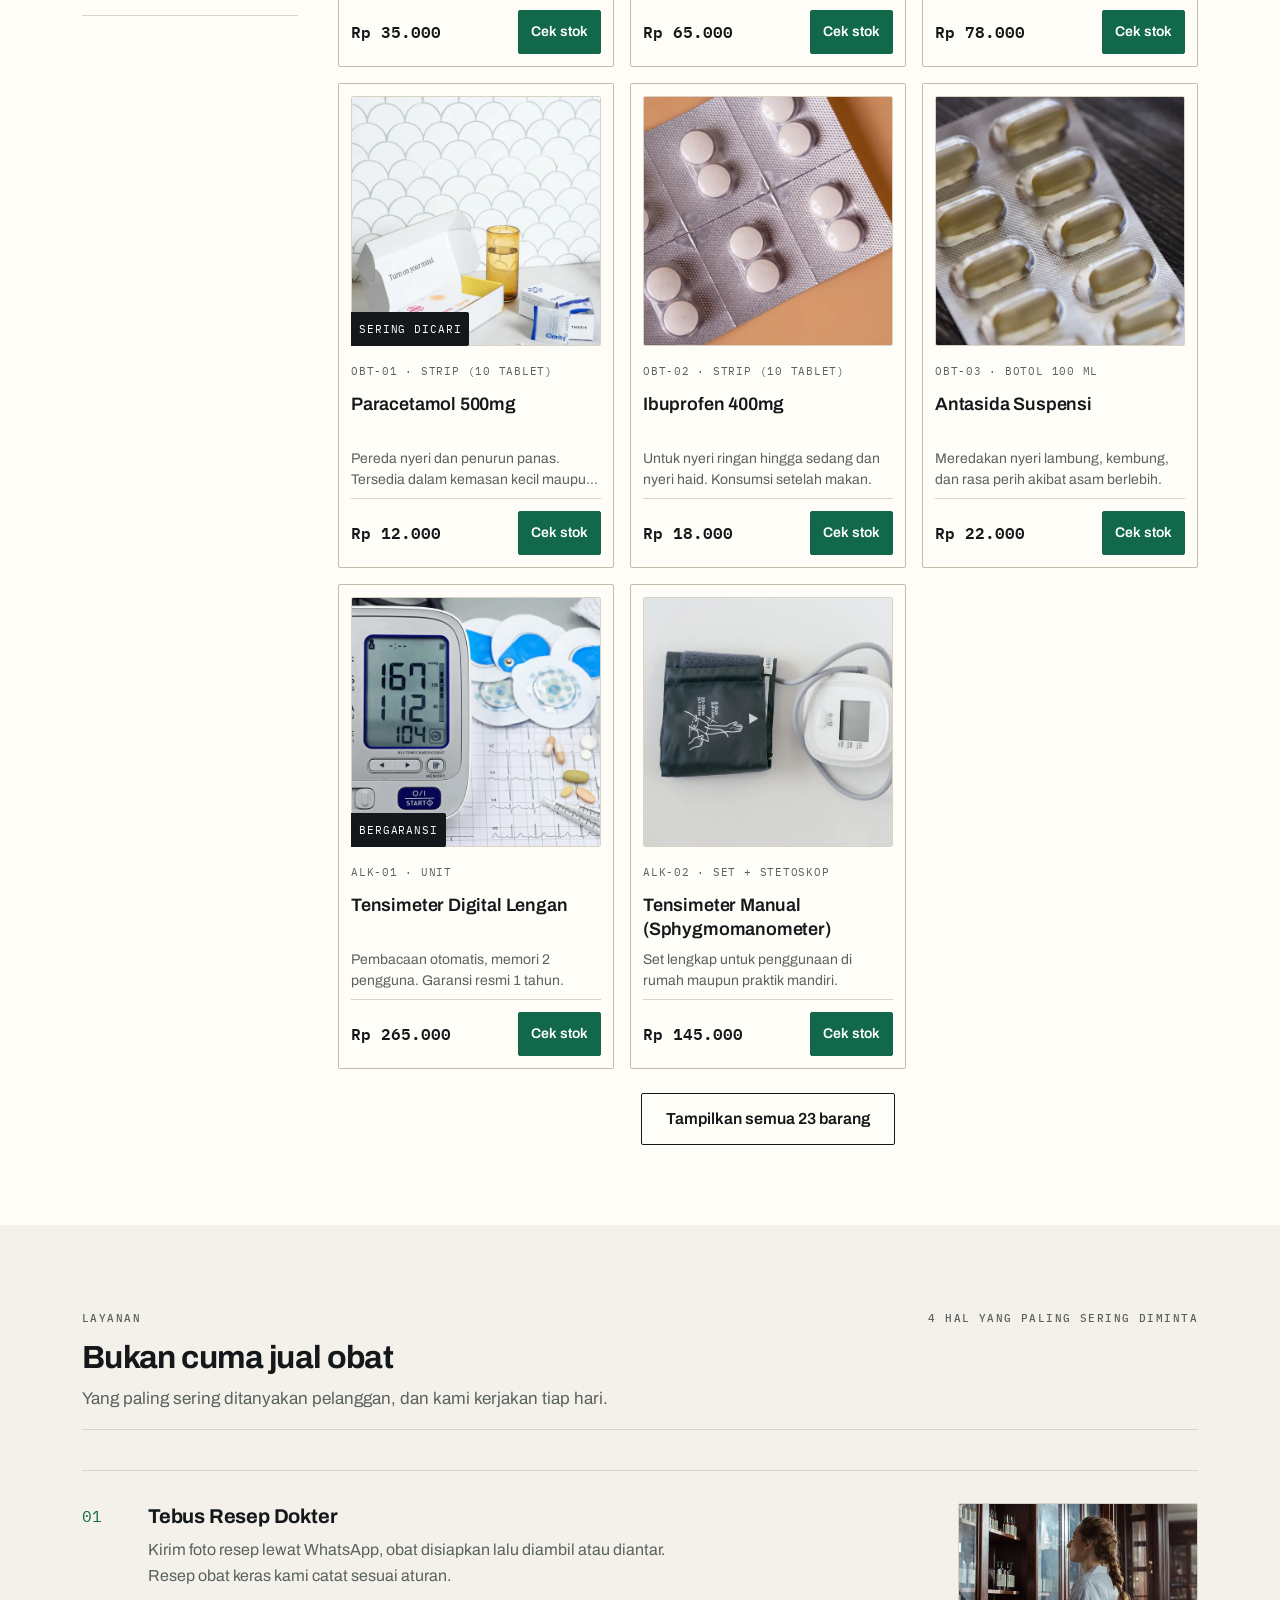
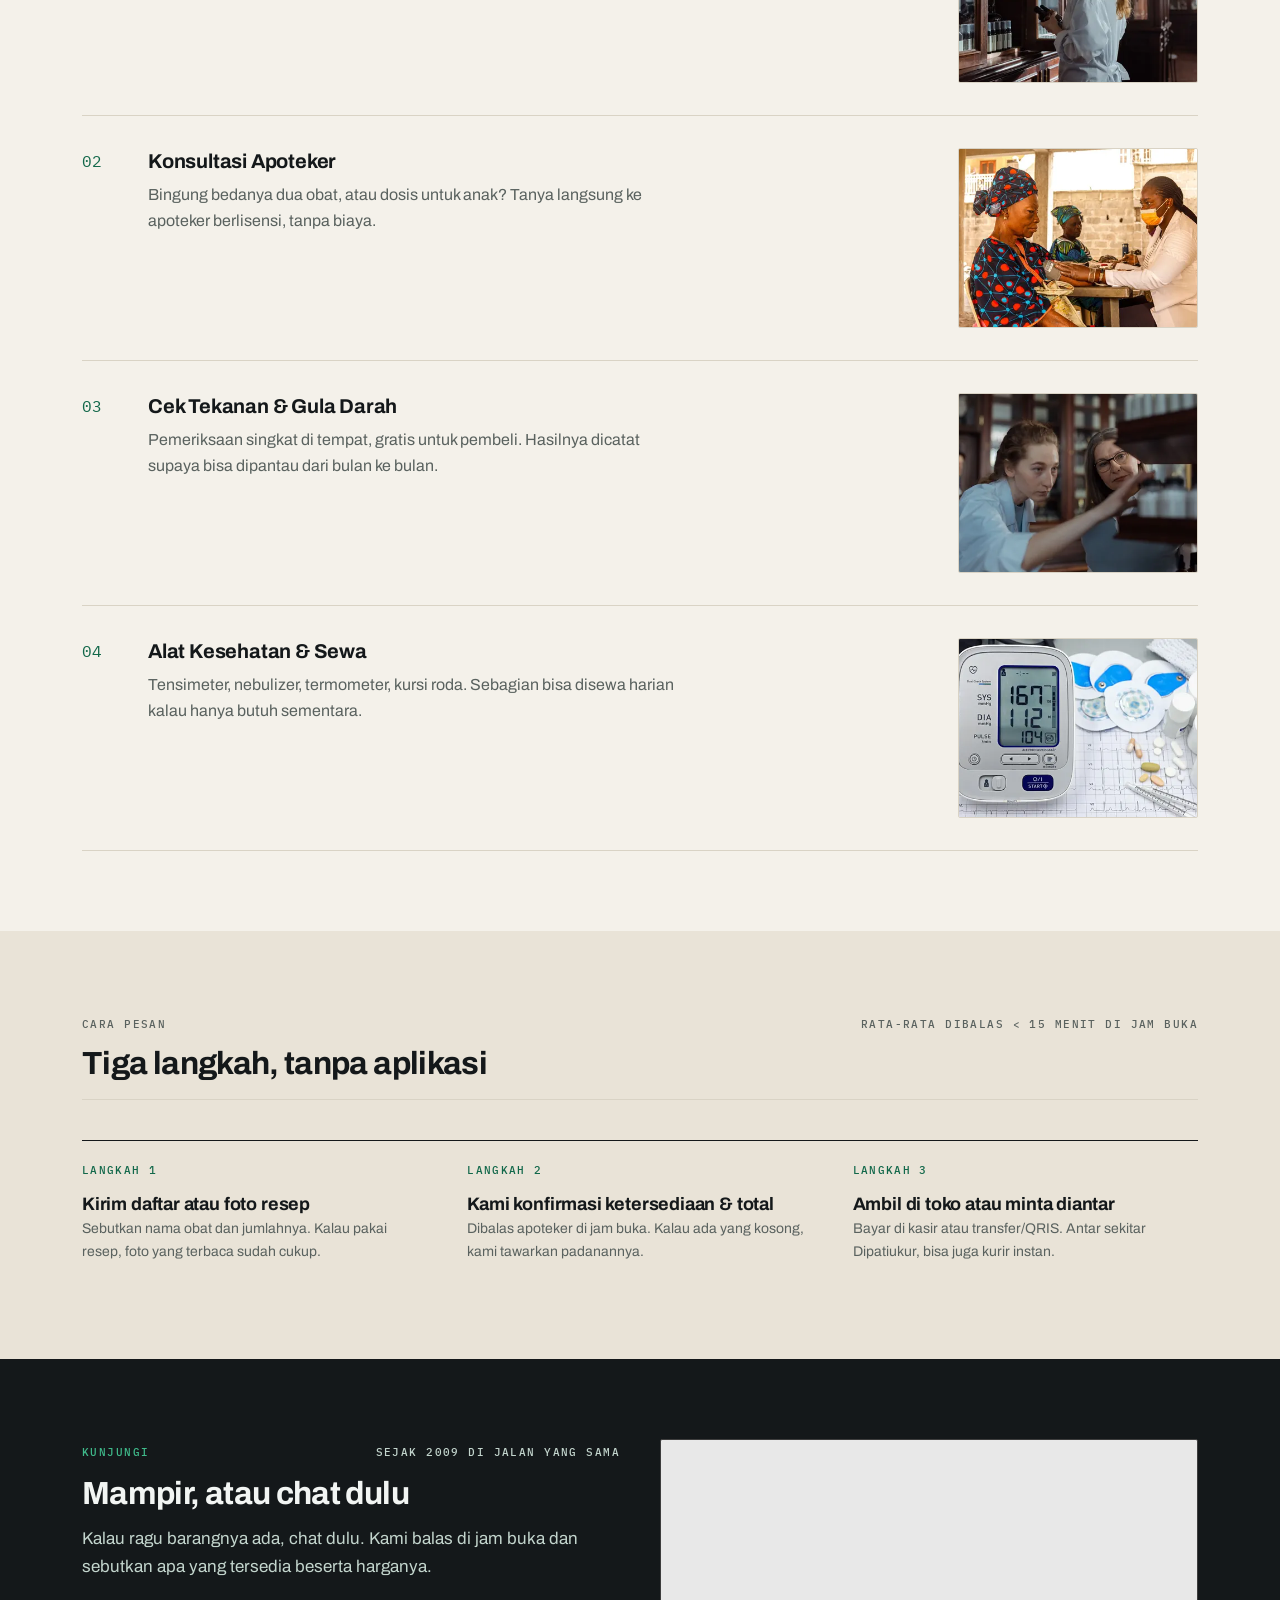
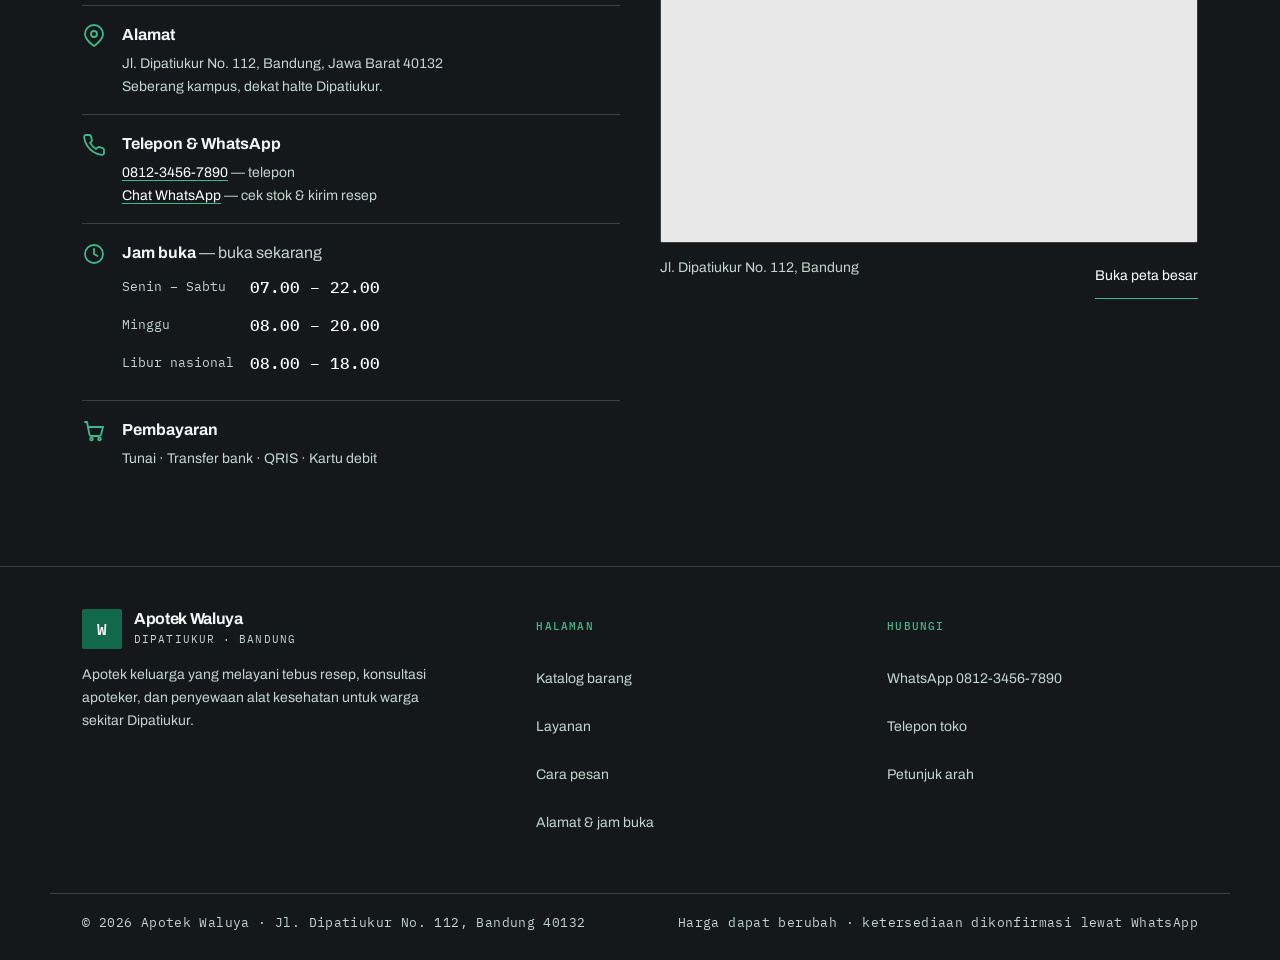
==== commit b9341208: "Rapikan kartu produk: foto dominan, satu tombol, kaki sebaris Empat cacat yang terukur di halaman ka" ====
--- a/index.html
+++ b/index.html
@@ -279,6 +279,10 @@
   text-decoration:none;font-size:var(--fs-sm);font-weight:500;color:var(--ink-2);
   display:inline-flex;align-items:center;min-height:44px;
   padding-block:var(--s-1);border-bottom:1px solid transparent;
+  /* "Cara pesan" terukur membungkus jadi 2 baris di 960px → kotaknya 39x61,
+     lebih sempit dari 44px dan lebih tinggi dari tetangganya. Label navigasi
+     tidak boleh membungkus. */
+  white-space:nowrap;
 }
 .navlinks a:hover{color:var(--ink);border-bottom-color:var(--ink)}
 .masthead__cta{display:flex;align-items:center;gap:var(--s-2)}
@@ -426,8 +430,14 @@
   gap:var(--s-4);
   grid-template-columns:repeat(2,minmax(0,1fr));
 }
-@media (min-width:620px){.pgrid{grid-template-columns:repeat(3,minmax(0,1fr))}}
-@media (min-width:1180px){.pgrid{grid-template-columns:repeat(4,minmax(0,1fr))}}
+/* Di atas 620px: kolom mengisi lebar yang tersedia, tapi tidak pernah lebih
+   sempit dari 240px. Kenapa 240px — di bawah itu deskripsi jadi 3 baris dan
+   kedua aksi tidak muat sebaris. Versi breakpoint tetap (2/3/4) memberi kartu
+   cuma 200px di 960px karena rail 216px + gap 40px memakan ruang, padahal
+   viewport-nya lebar; auto-fill menghitungnya sendiri.
+   Hasil ukur di 1440: kartu 297px (dulu 203px), foto 53% tinggi kartu (dulu
+   37.4%), kaki kartu 57px satu baris (dulu 88px dua baris). */
+@media (min-width:620px){.pgrid{grid-template-columns:repeat(auto-fill,minmax(240px,1fr))}}
 
 /* Kartu = SATU kotak utuh. Versi sebelumnya hanya bergaris di sisi KANAN dan
    BAWAH, latarnya sama dengan halaman, dan tidak punya padding kiri — foto
@@ -445,10 +455,30 @@
      --rule hanya 1.32:1 di atas --paper, praktis hilang. */
   border:1px solid var(--rule-2);border-radius:var(--r);
   min-width:0;
-}
+  /* Kartu TIDAK lagi jadi target klik: pengikatnya dipindah ke tombol foto.
+     Klik di mana pun pada kartu membuat pemilihan teks (harga, deskripsi)
+     ikut membuka dialog — mengganggu. Kursor normal; hover tetap memberi
+     isyarat bahwa kartu itu satu unit. */
+  transition:border-color .12s ease, box-shadow .12s ease;
+}
+.pcard:hover{border-color:var(--ink-2);box-shadow:0 1px 0 0 var(--rule-2)}
+@media (prefers-reduced-motion:reduce){.pcard{transition:none}}
+.pcard:has(.pcard__buka:focus-visible){border-color:var(--green-d)}
 .pcard[hidden]{display:none}
 
 .pcard__foto{position:relative}
+/* Tombol foto: SELURUH foto jadi satu target klik besar untuk membuka panel
+   keterangan. Dulu ada tombol teks "Keterangan" di kaki kartu — terukur
+   mubazir: pada kartu 250px harga (90px) + "Keterangan" (71px) + "Cek stok"
+   (110px) tidak muat sebaris, jadi kaki kartu pecah dua baris (harga y=1658,
+   aksi y=1692) dan tinggi kartu naik 91px. Sebagai tombol, foto memberi target
+   ±250x250 (jauh di atas 44px) dan tetap bisa dijangkau Tab.
+   Tombol tidak boleh punya border/padding bawaan browser. */
+.pcard__buka{
+  display:block;width:100%;padding:0;border:0;background:none;
+  cursor:pointer;border-radius:var(--r);
+}
+.pcard__buka:focus-visible{outline:2px solid var(--green-d);outline-offset:2px}
 .pcard__img{
   width:100%;aspect-ratio:1/1;object-fit:cover;
   border:var(--hair);border-radius:var(--r);background:var(--sand);
@@ -467,35 +497,43 @@
    (terukur: nama 1 baris vs 2 baris di baris kisi yang sama). */
 .pcard__body{display:flex;flex-direction:column;gap:var(--s-2);padding-top:var(--s-3);min-width:0}
 .pcard__code{font-family:var(--mono);font-size:var(--fs-micro);letter-spacing:.07em;text-transform:uppercase;color:var(--muted)}
-.pcard__nama{font-size:var(--fs-card);font-weight:600;line-height:24px;overflow-wrap:anywhere}
-.pcard__desc{font-size:var(--fs-sm);color:var(--muted);line-height:21px}
-/* harga dan aksi ditumpuk: satu kolom, bukan baris sempit. Di 1440 kartu hanya
-   selebar 219px — harga di kiri + dua aksi di kanan tidak akan pernah muat
-   tanpa memotong teks. */
+.pcard__nama{font-size:var(--fs-card);font-weight:600;line-height:24px;overflow-wrap:anywhere;
+  /* Nama produk 1, 2, atau 3 baris (terukur: 14/8/1 dari 23 produk). Dengan
+     tinggi 2 baris dikunci, ruang sisa penyerapan `margin-top:auto` di kaki
+     kartu selalu sama di semua kartu — sebelumnya jarak deskripsi→kaki
+     berbeda 8px vs 32px karena nama 1 baris vs 2 baris. Nama 3 baris tetap
+     muat: 3×24=72px, lebih kecil dari 2×24 + jarak = 80px. */
+  min-height:48px;display:flex;align-items:flex-start;
+}
+/* Deskripsi dipotong 2 baris: teks penuh sudah ada di panel keterangan, jadi
+   mengulang 3 baris di kartu hanya memanjangkan halaman (terukur sebelum ini:
+   5.9 layar di desktop, 10.9 layar di HP). */
+.pcard__desc{
+  font-size:var(--fs-sm);color:var(--muted);line-height:21px;
+  display:-webkit-box;-webkit-box-orient:vertical;-webkit-line-clamp:2;line-clamp:2;overflow:hidden;
+}
+/* harga kiri + "Cek stok" kanan dalam SATU baris. Terukur: dengan kartu 250px,
+   isi kaki = harga 90px + celah 16px + tombol 110px = 216px — muat. Versi
+   sebelumnya juga memuat tombol teks "Keterangan" (71px) sehingga totalnya
+   303px > 250px, flex-wrap memecah kaki jadi dua baris (harga y=1658, aksi
+   y=1692) dan kartu jadi 91px lebih tinggi tanpa alasan. flex-wrap tetap ada
+   sebagai jaring pengaman untuk kartu yang sangat sempit. */
 .pcard__foot{
-  display:flex;flex-direction:column;align-items:stretch;
-  gap:var(--s-3);margin-top:auto;padding-top:var(--s-3);
+  display:flex;flex-wrap:wrap;align-items:center;justify-content:space-between;
+  gap:var(--s-2) var(--s-3);
+  margin-top:auto;padding-top:var(--s-3);
   border-top:var(--hair);min-width:0;
 }
 .pcard__harga{font-family:var(--mono);font-size:var(--fs-body);font-weight:600}
-/* dua aksi = dua tombol yang benar-benar terlihat sebagai tombol. Versi
-   sebelumnya keduanya cuma teks bergaris bawah (dotted/solid): NOL dari dua
-   aksi punya batas visual. white-space:nowrap + flex-wrap membuat tombol
-   turun jadi dua baris penuh saat kartu sempit, bukan memotong kata. */
-.pcard__acts{display:flex;flex-wrap:wrap;gap:var(--s-2);min-width:0}
-.pcard__more,.pcard__cta{
+/* SATU aksi di kaki kartu: "Cek stok" (tombol hijau, jalur WhatsApp).
+   Aksi sekunder "Keterangan" dihapus — seluruh foto kini tombol yang membuka
+   panel yang sama, jadi tidak ada dua kontrol untuk satu tindakan. */
+.pcard__cta{
   display:inline-flex;align-items:center;justify-content:center;
-  flex:1 1 auto;white-space:nowrap;
-  min-height:44px;padding:0 var(--s-2);
-  /* --rule-3: --rule-2 hanya 1.86:1 di atas --card, di bawah 3:1 yang
-     diminta WCAG 1.4.11 untuk batas kontrol. */
-  border:1px solid var(--rule-3);border-radius:var(--r);
-  font-size:var(--fs-sm);cursor:pointer;text-decoration:none;background:none;
-}
-.pcard__more{color:var(--ink-2)}
-.pcard__more:hover{border-color:var(--ink);color:var(--ink)}
-.pcard__cta{
-  background:var(--green);border-color:var(--green);color:#fff;font-weight:600;
+  white-space:nowrap;min-height:44px;
+  font-size:var(--fs-sm);cursor:pointer;text-decoration:none;
+  background:var(--green);border:1px solid var(--green);border-radius:var(--r);
+  padding:0 var(--s-3);color:#fff;font-weight:600;
 }
 .pcard__cta:hover{background:var(--green-d);border-color:var(--green-d)}
 
@@ -518,11 +556,40 @@
 .cat__more button:hover{background:var(--ink);color:#fff}
 .cat__more[hidden]{display:none}
 
-/* Kartu 2 kolom di bawah 620px: kartu jadi sempit (±150px), jadi padding
-   diturunkan ke 8px. Ini SATU-SATUNYA tempat padding kartu berubah — anak
-   kartu tetap tidak boleh punya padding sendiri. */
+/* Di bawah 620px kartu jadi kartu DAFTAR mendatar: foto persegi di kiri,
+   teks di kanan. Alasannya terukur, bukan selera — dengan kisi 2 kolom di
+   390px kartu cuma 171px sehingga (a) foto hanya 32.6% tinggi kartu,
+   (b) harga + "Keterangan" + "Cek stok" tidak muat sebaris dan kaki kartu
+   melar jadi 147px, dan (c) halaman jadi 13.7 layar. Sebagai kartu mendatar
+   teksnya punya lebar penuh ±250px: kaki kembali 1 baris dan halaman turun.
+   Padding 8px di sini SATU-SATUNYA tempat padding kartu berubah. */
 @media (max-width:619px){
-  .pcard{padding:var(--s-2)}
+  .pgrid{grid-template-columns:minmax(0,1fr)}
+  .pcard{
+    padding:var(--s-2);
+    grid-template-columns:96px minmax(0,1fr);
+    grid-template-rows:auto;
+    align-items:start;
+    column-gap:var(--s-3);
+  }
+  /* padding-top anak badan dihapus di sini: jaraknya sekarang datang dari
+     column-gap, jadi tidak ada dua jarak bertumpuk. */
+  .pcard__body{padding-top:0}
+  .pcard__foot{padding-top:var(--s-2)}
+  /* tag menempel di tepi bawah foto. Label terpanjang "Sering dicari" terukur
+     butuh 93px pada 10px/0.04em; foto 88px membuatnya terpotong elipsis.
+     Foto 96px menampungnya bulat tanpa memotong teks. */
+  .pcard__tag{font-size:10px;letter-spacing:.04em;padding:3px 5px;max-width:100%;
+    overflow:hidden;text-overflow:ellipsis;white-space:nowrap}
+}
+/* Kartu tersempit (≤359px, mis. 320px): ruang teks hanya 164px, sementara
+   harga (90px) + tombol (110px) butuh 200px+ — memaksanya sebaris membuat
+   keduanya saling menghimpit dan kaki kartu tetap melar. Di sini kakinya
+   dibuat DUA baris secara sengaja: harga satu baris, lalu "Cek stok" selebar
+   kolom teks (tombol lebih besar = lebih mudah dijangkau jempol). */
+@media (max-width:359px){
+  .pcard__foot{flex-direction:column;align-items:stretch;gap:var(--s-1)}
+  .pcard__cta{width:100%}
 }
 /* ============================================================
    40-detail.css — panel detail produk (<dialog>)
@@ -788,352 +855,329 @@
         <div>
           <div class="cat__bar">
             <p class="cat__count"><b id="hasilJumlah">23</b> barang ditampilkan</p>
-            <p class="cat__note">Klik kartu untuk lihat keterangan lengkap.</p>
+            <p class="cat__note">Klik foto untuk lihat keterangan lengkap.</p>
           </div>
 
           <div class="pgrid" id="pgrid">
 <article class="pcard" data-kat="vitamin" data-katnama="Vitamin & Suplemen" data-satuan="60 tablet" data-cari="vitamin c 1000mg membantu menjaga daya tahan tubuh. aman untuk konsumsi harian. vit-01">
-  <div class="pcard__foto"><img class="pcard__img" src="assets/webp/vitamin-c-card.webp" width="600" height="600" alt="Vitamin C 1000mg" loading="lazy" decoding="async" style="background-image:url([data-uri]);background-size:cover"><span class="pcard__tag">Terlaris</span></div>
+  <div class="pcard__foto">
+    <button type="button" class="pcard__buka" aria-label="Lihat keterangan Vitamin C 1000mg"><img class="pcard__img" src="assets/webp/vitamin-c-card.webp" width="600" height="600" alt="Vitamin C 1000mg" loading="lazy" decoding="async" style="background-image:url([data-uri]);background-size:cover"></button><span class="pcard__tag">Terlaris</span>
+  </div>
   <div class="pcard__body">
     <span class="pcard__code">VIT-01 &middot; 60 tablet</span>
     <h3 class="pcard__nama">Vitamin C 1000mg</h3>
     <p class="pcard__desc">Membantu menjaga daya tahan tubuh. Aman untuk konsumsi harian.</p>
     <div class="pcard__foot">
       <span class="pcard__harga">Rp 35.000</span>
-      <span class="pcard__acts">
-        <button type="button" class="pcard__more">Keterangan</button>
-        <a class="pcard__cta" href="https://wa.me/6281234567890?text=Halo%20Apotek%20Waluya%2C%20saya%20mau%20tanya%20stok%20Vitamin%20C%201000mg%20%2860%20tablet%29.%20Apakah%20tersedia%3F" target="_blank" rel="noopener">Cek stok</a>
-      </span>
+      <a class="pcard__cta" href="https://wa.me/6281234567890?text=Halo%20Apotek%20Waluya%2C%20saya%20mau%20tanya%20stok%20Vitamin%20C%201000mg%20%2860%20tablet%29.%20Apakah%20tersedia%3F" target="_blank" rel="noopener">Cek stok</a>
     </div>
   </div>
 </article>
 <article class="pcard" data-kat="vitamin" data-katnama="Vitamin & Suplemen" data-satuan="30 kapsul" data-cari="multivitamin kompleks kombinasi vitamin a–z untuk dewasa yang sibuk dan kurang tidur. vit-02">
-  <div class="pcard__foto"><img class="pcard__img" src="assets/webp/multivitamin-card.webp" width="600" height="600" alt="Multivitamin Kompleks" loading="lazy" decoding="async" style="background-image:url([data-uri]);background-size:cover"></div>
+  <div class="pcard__foto">
+    <button type="button" class="pcard__buka" aria-label="Lihat keterangan Multivitamin Kompleks"><img class="pcard__img" src="assets/webp/multivitamin-card.webp" width="600" height="600" alt="Multivitamin Kompleks" loading="lazy" decoding="async" style="background-image:url([data-uri]);background-size:cover"></button>
+  </div>
   <div class="pcard__body">
     <span class="pcard__code">VIT-02 &middot; 30 kapsul</span>
     <h3 class="pcard__nama">Multivitamin Kompleks</h3>
     <p class="pcard__desc">Kombinasi vitamin A–Z untuk dewasa yang sibuk dan kurang tidur.</p>
     <div class="pcard__foot">
       <span class="pcard__harga">Rp 65.000</span>
-      <span class="pcard__acts">
-        <button type="button" class="pcard__more">Keterangan</button>
-        <a class="pcard__cta" href="https://wa.me/6281234567890?text=Halo%20Apotek%20Waluya%2C%20saya%20mau%20tanya%20stok%20Multivitamin%20Kompleks%20%2830%20kapsul%29.%20Apakah%20tersedia%3F" target="_blank" rel="noopener">Cek stok</a>
-      </span>
+      <a class="pcard__cta" href="https://wa.me/6281234567890?text=Halo%20Apotek%20Waluya%2C%20saya%20mau%20tanya%20stok%20Multivitamin%20Kompleks%20%2830%20kapsul%29.%20Apakah%20tersedia%3F" target="_blank" rel="noopener">Cek stok</a>
     </div>
   </div>
 </article>
 <article class="pcard" data-kat="vitamin" data-katnama="Vitamin & Suplemen" data-satuan="60 softgel" data-cari="vitamin d3 5000 iu menjaga kesehatan tulang dan fungsi otot. cocok untuk yang jarang kena matahari. vit-03">
-  <div class="pcard__foto"><img class="pcard__img" src="assets/webp/vitamin-d3-card.webp" width="600" height="600" alt="Vitamin D3 5000 IU" loading="lazy" decoding="async" style="background-image:url([data-uri]);background-size:cover"></div>
+  <div class="pcard__foto">
+    <button type="button" class="pcard__buka" aria-label="Lihat keterangan Vitamin D3 5000 IU"><img class="pcard__img" src="assets/webp/vitamin-d3-card.webp" width="600" height="600" alt="Vitamin D3 5000 IU" loading="lazy" decoding="async" style="background-image:url([data-uri]);background-size:cover"></button>
+  </div>
   <div class="pcard__body">
     <span class="pcard__code">VIT-03 &middot; 60 softgel</span>
     <h3 class="pcard__nama">Vitamin D3 5000 IU</h3>
     <p class="pcard__desc">Menjaga kesehatan tulang dan fungsi otot. Cocok untuk yang jarang kena matahari.</p>
     <div class="pcard__foot">
       <span class="pcard__harga">Rp 78.000</span>
-      <span class="pcard__acts">
-        <button type="button" class="pcard__more">Keterangan</button>
-        <a class="pcard__cta" href="https://wa.me/6281234567890?text=Halo%20Apotek%20Waluya%2C%20saya%20mau%20tanya%20stok%20Vitamin%20D3%205000%20IU%20%2860%20softgel%29.%20Apakah%20tersedia%3F" target="_blank" rel="noopener">Cek stok</a>
-      </span>
+      <a class="pcard__cta" href="https://wa.me/6281234567890?text=Halo%20Apotek%20Waluya%2C%20saya%20mau%20tanya%20stok%20Vitamin%20D3%205000%20IU%20%2860%20softgel%29.%20Apakah%20tersedia%3F" target="_blank" rel="noopener">Cek stok</a>
     </div>
   </div>
 </article>
 <article class="pcard" data-kat="obat" data-katnama="Obat Bebas" data-satuan="strip (10 tablet)" data-cari="paracetamol 500mg pereda nyeri dan penurun panas. tersedia dalam kemasan kecil maupun dus. obt-01">
-  <div class="pcard__foto"><img class="pcard__img" src="assets/webp/paracetamol-card.webp" width="600" height="600" alt="Paracetamol 500mg" loading="lazy" decoding="async" style="background-image:url([data-uri]);background-size:cover"><span class="pcard__tag">Sering dicari</span></div>
+  <div class="pcard__foto">
+    <button type="button" class="pcard__buka" aria-label="Lihat keterangan Paracetamol 500mg"><img class="pcard__img" src="assets/webp/paracetamol-card.webp" width="600" height="600" alt="Paracetamol 500mg" loading="lazy" decoding="async" style="background-image:url([data-uri]);background-size:cover"></button><span class="pcard__tag">Sering dicari</span>
+  </div>
   <div class="pcard__body">
     <span class="pcard__code">OBT-01 &middot; strip (10 tablet)</span>
     <h3 class="pcard__nama">Paracetamol 500mg</h3>
     <p class="pcard__desc">Pereda nyeri dan penurun panas. Tersedia dalam kemasan kecil maupun dus.</p>
     <div class="pcard__foot">
       <span class="pcard__harga">Rp 12.000</span>
-      <span class="pcard__acts">
-        <button type="button" class="pcard__more">Keterangan</button>
-        <a class="pcard__cta" href="https://wa.me/6281234567890?text=Halo%20Apotek%20Waluya%2C%20saya%20mau%20tanya%20stok%20Paracetamol%20500mg%20%28strip%20%2810%20tablet%29%29.%20Apakah%20tersedia%3F" target="_blank" rel="noopener">Cek stok</a>
-      </span>
+      <a class="pcard__cta" href="https://wa.me/6281234567890?text=Halo%20Apotek%20Waluya%2C%20saya%20mau%20tanya%20stok%20Paracetamol%20500mg%20%28strip%20%2810%20tablet%29%29.%20Apakah%20tersedia%3F" target="_blank" rel="noopener">Cek stok</a>
     </div>
   </div>
 </article>
 <article class="pcard" data-kat="obat" data-katnama="Obat Bebas" data-satuan="strip (10 tablet)" data-cari="ibuprofen 400mg untuk nyeri ringan hingga sedang dan nyeri haid. konsumsi setelah makan. obt-02">
-  <div class="pcard__foto"><img class="pcard__img" src="assets/webp/ibuprofen-card.webp" width="600" height="600" alt="Ibuprofen 400mg" loading="lazy" decoding="async" style="background-image:url([data-uri]);background-size:cover"></div>
+  <div class="pcard__foto">
+    <button type="button" class="pcard__buka" aria-label="Lihat keterangan Ibuprofen 400mg"><img class="pcard__img" src="assets/webp/ibuprofen-card.webp" width="600" height="600" alt="Ibuprofen 400mg" loading="lazy" decoding="async" style="background-image:url([data-uri]);background-size:cover"></button>
+  </div>
   <div class="pcard__body">
     <span class="pcard__code">OBT-02 &middot; strip (10 tablet)</span>
     <h3 class="pcard__nama">Ibuprofen 400mg</h3>
     <p class="pcard__desc">Untuk nyeri ringan hingga sedang dan nyeri haid. Konsumsi setelah makan.</p>
     <div class="pcard__foot">
       <span class="pcard__harga">Rp 18.000</span>
-      <span class="pcard__acts">
-        <button type="button" class="pcard__more">Keterangan</button>
-        <a class="pcard__cta" href="https://wa.me/6281234567890?text=Halo%20Apotek%20Waluya%2C%20saya%20mau%20tanya%20stok%20Ibuprofen%20400mg%20%28strip%20%2810%20tablet%29%29.%20Apakah%20tersedia%3F" target="_blank" rel="noopener">Cek stok</a>
-      </span>
+      <a class="pcard__cta" href="https://wa.me/6281234567890?text=Halo%20Apotek%20Waluya%2C%20saya%20mau%20tanya%20stok%20Ibuprofen%20400mg%20%28strip%20%2810%20tablet%29%29.%20Apakah%20tersedia%3F" target="_blank" rel="noopener">Cek stok</a>
     </div>
   </div>
 </article>
 <article class="pcard" data-kat="obat" data-katnama="Obat Bebas" data-satuan="botol 100 ml" data-cari="antasida suspensi meredakan nyeri lambung, kembung, dan rasa perih akibat asam berlebih. obt-03">
-  <div class="pcard__foto"><img class="pcard__img" src="assets/webp/antasida-card.webp" width="600" height="600" alt="Antasida Suspensi" loading="lazy" decoding="async" style="background-image:url([data-uri]);background-size:cover"></div>
+  <div class="pcard__foto">
+    <button type="button" class="pcard__buka" aria-label="Lihat keterangan Antasida Suspensi"><img class="pcard__img" src="assets/webp/antasida-card.webp" width="600" height="600" alt="Antasida Suspensi" loading="lazy" decoding="async" style="background-image:url([data-uri]);background-size:cover"></button>
+  </div>
   <div class="pcard__body">
     <span class="pcard__code">OBT-03 &middot; botol 100 ml</span>
     <h3 class="pcard__nama">Antasida Suspensi</h3>
     <p class="pcard__desc">Meredakan nyeri lambung, kembung, dan rasa perih akibat asam berlebih.</p>
     <div class="pcard__foot">
       <span class="pcard__harga">Rp 22.000</span>
-      <span class="pcard__acts">
-        <button type="button" class="pcard__more">Keterangan</button>
-        <a class="pcard__cta" href="https://wa.me/6281234567890?text=Halo%20Apotek%20Waluya%2C%20saya%20mau%20tanya%20stok%20Antasida%20Suspensi%20%28botol%20100%20ml%29.%20Apakah%20tersedia%3F" target="_blank" rel="noopener">Cek stok</a>
-      </span>
+      <a class="pcard__cta" href="https://wa.me/6281234567890?text=Halo%20Apotek%20Waluya%2C%20saya%20mau%20tanya%20stok%20Antasida%20Suspensi%20%28botol%20100%20ml%29.%20Apakah%20tersedia%3F" target="_blank" rel="noopener">Cek stok</a>
     </div>
   </div>
 </article>
 <article class="pcard" data-kat="alkes" data-katnama="Alat Kesehatan" data-satuan="unit" data-cari="tensimeter digital lengan pembacaan otomatis, memori 2 pengguna. garansi resmi 1 tahun. alk-01">
-  <div class="pcard__foto"><img class="pcard__img" src="assets/webp/alkes-tensi-digital-card.webp" width="600" height="600" alt="Tensimeter Digital Lengan" loading="lazy" decoding="async" style="background-image:url([data-uri]);background-size:cover"><span class="pcard__tag">Bergaransi</span></div>
+  <div class="pcard__foto">
+    <button type="button" class="pcard__buka" aria-label="Lihat keterangan Tensimeter Digital Lengan"><img class="pcard__img" src="assets/webp/alkes-tensi-digital-card.webp" width="600" height="600" alt="Tensimeter Digital Lengan" loading="lazy" decoding="async" style="background-image:url([data-uri]);background-size:cover"></button><span class="pcard__tag">Bergaransi</span>
+  </div>
   <div class="pcard__body">
     <span class="pcard__code">ALK-01 &middot; unit</span>
     <h3 class="pcard__nama">Tensimeter Digital Lengan</h3>
     <p class="pcard__desc">Pembacaan otomatis, memori 2 pengguna. Garansi resmi 1 tahun.</p>
     <div class="pcard__foot">
       <span class="pcard__harga">Rp 265.000</span>
-      <span class="pcard__acts">
-        <button type="button" class="pcard__more">Keterangan</button>
-        <a class="pcard__cta" href="https://wa.me/6281234567890?text=Halo%20Apotek%20Waluya%2C%20saya%20mau%20tanya%20stok%20Tensimeter%20Digital%20Lengan%20%28unit%29.%20Apakah%20tersedia%3F" target="_blank" rel="noopener">Cek stok</a>
-      </span>
+      <a class="pcard__cta" href="https://wa.me/6281234567890?text=Halo%20Apotek%20Waluya%2C%20saya%20mau%20tanya%20stok%20Tensimeter%20Digital%20Lengan%20%28unit%29.%20Apakah%20tersedia%3F" target="_blank" rel="noopener">Cek stok</a>
     </div>
   </div>
 </article>
 <article class="pcard" data-kat="alkes" data-katnama="Alat Kesehatan" data-satuan="set + stetoskop" data-cari="tensimeter manual (sphygmomanometer) set lengkap untuk penggunaan di rumah maupun praktik mandiri. alk-02">
-  <div class="pcard__foto"><img class="pcard__img" src="assets/webp/alkes-tensi-manual-card.webp" width="600" height="600" alt="Tensimeter Manual (Sphygmomanometer)" loading="lazy" decoding="async" style="background-image:url([data-uri]);background-size:cover"></div>
+  <div class="pcard__foto">
+    <button type="button" class="pcard__buka" aria-label="Lihat keterangan Tensimeter Manual (Sphygmomanometer)"><img class="pcard__img" src="assets/webp/alkes-tensi-manual-card.webp" width="600" height="600" alt="Tensimeter Manual (Sphygmomanometer)" loading="lazy" decoding="async" style="background-image:url([data-uri]);background-size:cover"></button>
+  </div>
   <div class="pcard__body">
     <span class="pcard__code">ALK-02 &middot; set + stetoskop</span>
     <h3 class="pcard__nama">Tensimeter Manual (Sphygmomanometer)</h3>
     <p class="pcard__desc">Set lengkap untuk penggunaan di rumah maupun praktik mandiri.</p>
     <div class="pcard__foot">
       <span class="pcard__harga">Rp 145.000</span>
-      <span class="pcard__acts">
-        <button type="button" class="pcard__more">Keterangan</button>
-        <a class="pcard__cta" href="https://wa.me/6281234567890?text=Halo%20Apotek%20Waluya%2C%20saya%20mau%20tanya%20stok%20Tensimeter%20Manual%20%28Sphygmomanometer%29%20%28set%20%2B%20stetoskop%29.%20Apakah%20tersedia%3F" target="_blank" rel="noopener">Cek stok</a>
-      </span>
+      <a class="pcard__cta" href="https://wa.me/6281234567890?text=Halo%20Apotek%20Waluya%2C%20saya%20mau%20tanya%20stok%20Tensimeter%20Manual%20%28Sphygmomanometer%29%20%28set%20%2B%20stetoskop%29.%20Apakah%20tersedia%3F" target="_blank" rel="noopener">Cek stok</a>
     </div>
   </div>
 </article>
 <article class="pcard" data-kat="alkes" data-katnama="Alat Kesehatan" data-satuan="unit" data-cari="kotak obat 4 sekat membantu mengatur obat harian agar tidak terlewat. rapi dibawa bepergian. alk-03">
-  <div class="pcard__foto"><img class="pcard__img" src="assets/webp/alkes-kotak-obat-card.webp" width="600" height="600" alt="Kotak Obat 4 Sekat" loading="lazy" decoding="async" style="background-image:url([data-uri]);background-size:cover"></div>
+  <div class="pcard__foto">
+    <button type="button" class="pcard__buka" aria-label="Lihat keterangan Kotak Obat 4 Sekat"><img class="pcard__img" src="assets/webp/alkes-kotak-obat-card.webp" width="600" height="600" alt="Kotak Obat 4 Sekat" loading="lazy" decoding="async" style="background-image:url([data-uri]);background-size:cover"></button>
+  </div>
   <div class="pcard__body">
     <span class="pcard__code">ALK-03 &middot; unit</span>
     <h3 class="pcard__nama">Kotak Obat 4 Sekat</h3>
     <p class="pcard__desc">Membantu mengatur obat harian agar tidak terlewat. Rapi dibawa bepergian.</p>
     <div class="pcard__foot">
       <span class="pcard__harga">Rp 35.000</span>
-      <span class="pcard__acts">
-        <button type="button" class="pcard__more">Keterangan</button>
-        <a class="pcard__cta" href="https://wa.me/6281234567890?text=Halo%20Apotek%20Waluya%2C%20saya%20mau%20tanya%20stok%20Kotak%20Obat%204%20Sekat%20%28unit%29.%20Apakah%20tersedia%3F" target="_blank" rel="noopener">Cek stok</a>
-      </span>
+      <a class="pcard__cta" href="https://wa.me/6281234567890?text=Halo%20Apotek%20Waluya%2C%20saya%20mau%20tanya%20stok%20Kotak%20Obat%204%20Sekat%20%28unit%29.%20Apakah%20tersedia%3F" target="_blank" rel="noopener">Cek stok</a>
     </div>
   </div>
 </article>
 <article class="pcard" data-kat="alkes" data-katnama="Alat Kesehatan" data-satuan="paket" data-cari="paket lansia sehat tensimeter digital + kotak obat 7 hari + termometer. hemat dibanding beli terpisah. alk-04">
-  <div class="pcard__foto"><img class="pcard__img" src="assets/webp/alkes-paket-lansia-card.webp" width="600" height="600" alt="Paket Lansia Sehat" loading="lazy" decoding="async" style="background-image:url([data-uri]);background-size:cover"><span class="pcard__tag">Paket hemat</span></div>
+  <div class="pcard__foto">
+    <button type="button" class="pcard__buka" aria-label="Lihat keterangan Paket Lansia Sehat"><img class="pcard__img" src="assets/webp/alkes-paket-lansia-card.webp" width="600" height="600" alt="Paket Lansia Sehat" loading="lazy" decoding="async" style="background-image:url([data-uri]);background-size:cover"></button><span class="pcard__tag">Paket hemat</span>
+  </div>
   <div class="pcard__body">
     <span class="pcard__code">ALK-04 &middot; paket</span>
     <h3 class="pcard__nama">Paket Lansia Sehat</h3>
     <p class="pcard__desc">Tensimeter digital + kotak obat 7 hari + termometer. Hemat dibanding beli terpisah.</p>
     <div class="pcard__foot">
       <span class="pcard__harga">Rp 420.000</span>
-      <span class="pcard__acts">
-        <button type="button" class="pcard__more">Keterangan</button>
-        <a class="pcard__cta" href="https://wa.me/6281234567890?text=Halo%20Apotek%20Waluya%2C%20saya%20mau%20tanya%20stok%20Paket%20Lansia%20Sehat%20%28paket%29.%20Apakah%20tersedia%3F" target="_blank" rel="noopener">Cek stok</a>
-      </span>
+      <a class="pcard__cta" href="https://wa.me/6281234567890?text=Halo%20Apotek%20Waluya%2C%20saya%20mau%20tanya%20stok%20Paket%20Lansia%20Sehat%20%28paket%29.%20Apakah%20tersedia%3F" target="_blank" rel="noopener">Cek stok</a>
     </div>
   </div>
 </article>
 <article class="pcard" data-kat="higienis" data-katnama="Higienis & P3K" data-satuan="kotak" data-cari="p3k rumah lengkap kasa, plester, perban, antiseptik, gunting, dan sarung tangan dalam satu kotak. hgn-01">
-  <div class="pcard__foto"><img class="pcard__img" src="assets/webp/alkes-p3k-card.webp" width="600" height="600" alt="P3K Rumah Lengkap" loading="lazy" decoding="async" style="background-image:url([data-uri]);background-size:cover"></div>
+  <div class="pcard__foto">
+    <button type="button" class="pcard__buka" aria-label="Lihat keterangan P3K Rumah Lengkap"><img class="pcard__img" src="assets/webp/alkes-p3k-card.webp" width="600" height="600" alt="P3K Rumah Lengkap" loading="lazy" decoding="async" style="background-image:url([data-uri]);background-size:cover"></button>
+  </div>
   <div class="pcard__body">
     <span class="pcard__code">HGN-01 &middot; kotak</span>
     <h3 class="pcard__nama">P3K Rumah Lengkap</h3>
     <p class="pcard__desc">Kasa, plester, perban, antiseptik, gunting, dan sarung tangan dalam satu kotak.</p>
     <div class="pcard__foot">
       <span class="pcard__harga">Rp 95.000</span>
-      <span class="pcard__acts">
-        <button type="button" class="pcard__more">Keterangan</button>
-        <a class="pcard__cta" href="https://wa.me/6281234567890?text=Halo%20Apotek%20Waluya%2C%20saya%20mau%20tanya%20stok%20P3K%20Rumah%20Lengkap%20%28kotak%29.%20Apakah%20tersedia%3F" target="_blank" rel="noopener">Cek stok</a>
-      </span>
+      <a class="pcard__cta" href="https://wa.me/6281234567890?text=Halo%20Apotek%20Waluya%2C%20saya%20mau%20tanya%20stok%20P3K%20Rumah%20Lengkap%20%28kotak%29.%20Apakah%20tersedia%3F" target="_blank" rel="noopener">Cek stok</a>
     </div>
   </div>
 </article>
 <article class="pcard" data-kat="alkes" data-katnama="Alat Kesehatan" data-satuan="unit" data-cari="stetoskop dewasa diafragma ganda, akurasi baik. untuk mahasiswa kesehatan dan bidan. alk-05">
-  <div class="pcard__foto"><img class="pcard__img" src="assets/webp/alkes-stetoskop-card.webp" width="600" height="600" alt="Stetoskop Dewasa" loading="lazy" decoding="async" style="background-image:url([data-uri]);background-size:cover"></div>
+  <div class="pcard__foto">
+    <button type="button" class="pcard__buka" aria-label="Lihat keterangan Stetoskop Dewasa"><img class="pcard__img" src="assets/webp/alkes-stetoskop-card.webp" width="600" height="600" alt="Stetoskop Dewasa" loading="lazy" decoding="async" style="background-image:url([data-uri]);background-size:cover"></button>
+  </div>
   <div class="pcard__body">
     <span class="pcard__code">ALK-05 &middot; unit</span>
     <h3 class="pcard__nama">Stetoskop Dewasa</h3>
     <p class="pcard__desc">Diafragma ganda, akurasi baik. Untuk mahasiswa kesehatan dan bidan.</p>
     <div class="pcard__foot">
       <span class="pcard__harga">Rp 185.000</span>
-      <span class="pcard__acts">
-        <button type="button" class="pcard__more">Keterangan</button>
-        <a class="pcard__cta" href="https://wa.me/6281234567890?text=Halo%20Apotek%20Waluya%2C%20saya%20mau%20tanya%20stok%20Stetoskop%20Dewasa%20%28unit%29.%20Apakah%20tersedia%3F" target="_blank" rel="noopener">Cek stok</a>
-      </span>
+      <a class="pcard__cta" href="https://wa.me/6281234567890?text=Halo%20Apotek%20Waluya%2C%20saya%20mau%20tanya%20stok%20Stetoskop%20Dewasa%20%28unit%29.%20Apakah%20tersedia%3F" target="_blank" rel="noopener">Cek stok</a>
     </div>
   </div>
 </article>
 <article class="pcard" data-kat="bayi" data-katnama="Bayi & Ibu" data-satuan="isi 24 pcs" data-cari="popok bayi perekat daya serap tinggi, permukaan lembut. tersedia ukuran s, m, l, xl. byi-01">
-  <div class="pcard__foto"><img class="pcard__img" src="assets/webp/bayi-popok-card.webp" width="600" height="600" alt="Popok Bayi Perekat" loading="lazy" decoding="async" style="background-image:url([data-uri]);background-size:cover"><span class="pcard__tag">Tersedia S–XL</span></div>
+  <div class="pcard__foto">
+    <button type="button" class="pcard__buka" aria-label="Lihat keterangan Popok Bayi Perekat"><img class="pcard__img" src="assets/webp/bayi-popok-card.webp" width="600" height="600" alt="Popok Bayi Perekat" loading="lazy" decoding="async" style="background-image:url([data-uri]);background-size:cover"></button><span class="pcard__tag">Tersedia S–XL</span>
+  </div>
   <div class="pcard__body">
     <span class="pcard__code">BYI-01 &middot; isi 24 pcs</span>
     <h3 class="pcard__nama">Popok Bayi Perekat</h3>
     <p class="pcard__desc">Daya serap tinggi, permukaan lembut. Tersedia ukuran S, M, L, XL.</p>
     <div class="pcard__foot">
       <span class="pcard__harga">Rp 62.000</span>
-      <span class="pcard__acts">
-        <button type="button" class="pcard__more">Keterangan</button>
-        <a class="pcard__cta" href="https://wa.me/6281234567890?text=Halo%20Apotek%20Waluya%2C%20saya%20mau%20tanya%20stok%20Popok%20Bayi%20Perekat%20%28isi%2024%20pcs%29.%20Apakah%20tersedia%3F" target="_blank" rel="noopener">Cek stok</a>
-      </span>
+      <a class="pcard__cta" href="https://wa.me/6281234567890?text=Halo%20Apotek%20Waluya%2C%20saya%20mau%20tanya%20stok%20Popok%20Bayi%20Perekat%20%28isi%2024%20pcs%29.%20Apakah%20tersedia%3F" target="_blank" rel="noopener">Cek stok</a>
     </div>
   </div>
 </article>
 <article class="pcard" data-kat="bayi" data-katnama="Bayi & Ibu" data-satuan="tube 50 g" data-cari="krim bayi ruam popok menenangkan kulit bayi yang kemerahan. bebas pewangi dan alkohol. byi-02">
-  <div class="pcard__foto"><img class="pcard__img" src="assets/webp/bayi-krim-card.webp" width="600" height="600" alt="Krim Bayi Ruam Popok" loading="lazy" decoding="async" style="background-image:url([data-uri]);background-size:cover"></div>
+  <div class="pcard__foto">
+    <button type="button" class="pcard__buka" aria-label="Lihat keterangan Krim Bayi Ruam Popok"><img class="pcard__img" src="assets/webp/bayi-krim-card.webp" width="600" height="600" alt="Krim Bayi Ruam Popok" loading="lazy" decoding="async" style="background-image:url([data-uri]);background-size:cover"></button>
+  </div>
   <div class="pcard__body">
     <span class="pcard__code">BYI-02 &middot; tube 50 g</span>
     <h3 class="pcard__nama">Krim Bayi Ruam Popok</h3>
     <p class="pcard__desc">Menenangkan kulit bayi yang kemerahan. Bebas pewangi dan alkohol.</p>
     <div class="pcard__foot">
       <span class="pcard__harga">Rp 48.000</span>
-      <span class="pcard__acts">
-        <button type="button" class="pcard__more">Keterangan</button>
-        <a class="pcard__cta" href="https://wa.me/6281234567890?text=Halo%20Apotek%20Waluya%2C%20saya%20mau%20tanya%20stok%20Krim%20Bayi%20Ruam%20Popok%20%28tube%2050%20g%29.%20Apakah%20tersedia%3F" target="_blank" rel="noopener">Cek stok</a>
-      </span>
+      <a class="pcard__cta" href="https://wa.me/6281234567890?text=Halo%20Apotek%20Waluya%2C%20saya%20mau%20tanya%20stok%20Krim%20Bayi%20Ruam%20Popok%20%28tube%2050%20g%29.%20Apakah%20tersedia%3F" target="_blank" rel="noopener">Cek stok</a>
     </div>
   </div>
 </article>
 <article class="pcard" data-kat="bayi" data-katnama="Bayi & Ibu" data-satuan="isi 2 pcs" data-cari="dot bayi silikon silikon lembut, bpa-free. aman untuk bayi baru lahir ke atas. byi-03">
-  <div class="pcard__foto"><img class="pcard__img" src="assets/webp/bayi-dot-card.webp" width="600" height="600" alt="Dot Bayi Silikon" loading="lazy" decoding="async" style="background-image:url([data-uri]);background-size:cover"></div>
+  <div class="pcard__foto">
+    <button type="button" class="pcard__buka" aria-label="Lihat keterangan Dot Bayi Silikon"><img class="pcard__img" src="assets/webp/bayi-dot-card.webp" width="600" height="600" alt="Dot Bayi Silikon" loading="lazy" decoding="async" style="background-image:url([data-uri]);background-size:cover"></button>
+  </div>
   <div class="pcard__body">
     <span class="pcard__code">BYI-03 &middot; isi 2 pcs</span>
     <h3 class="pcard__nama">Dot Bayi Silikon</h3>
     <p class="pcard__desc">Silikon lembut, BPA-free. Aman untuk bayi baru lahir ke atas.</p>
     <div class="pcard__foot">
       <span class="pcard__harga">Rp 32.000</span>
-      <span class="pcard__acts">
-        <button type="button" class="pcard__more">Keterangan</button>
-        <a class="pcard__cta" href="https://wa.me/6281234567890?text=Halo%20Apotek%20Waluya%2C%20saya%20mau%20tanya%20stok%20Dot%20Bayi%20Silikon%20%28isi%202%20pcs%29.%20Apakah%20tersedia%3F" target="_blank" rel="noopener">Cek stok</a>
-      </span>
+      <a class="pcard__cta" href="https://wa.me/6281234567890?text=Halo%20Apotek%20Waluya%2C%20saya%20mau%20tanya%20stok%20Dot%20Bayi%20Silikon%20%28isi%202%20pcs%29.%20Apakah%20tersedia%3F" target="_blank" rel="noopener">Cek stok</a>
     </div>
   </div>
 </article>
 <article class="pcard" data-kat="bayi" data-katnama="Bayi & Ibu" data-satuan="isi 100 pcs" data-cari="cotton bud bayi ujung kecil dan padat untuk membersihkan area luar telinga dan hidung bayi. byi-04">
-  <div class="pcard__foto"><img class="pcard__img" src="assets/webp/bayi-cottonbud-card.webp" width="600" height="600" alt="Cotton Bud Bayi" loading="lazy" decoding="async" style="background-image:url([data-uri]);background-size:cover"></div>
+  <div class="pcard__foto">
+    <button type="button" class="pcard__buka" aria-label="Lihat keterangan Cotton Bud Bayi"><img class="pcard__img" src="assets/webp/bayi-cottonbud-card.webp" width="600" height="600" alt="Cotton Bud Bayi" loading="lazy" decoding="async" style="background-image:url([data-uri]);background-size:cover"></button>
+  </div>
   <div class="pcard__body">
     <span class="pcard__code">BYI-04 &middot; isi 100 pcs</span>
     <h3 class="pcard__nama">Cotton Bud Bayi</h3>
     <p class="pcard__desc">Ujung kecil dan padat untuk membersihkan area luar telinga dan hidung bayi.</p>
     <div class="pcard__foot">
       <span class="pcard__harga">Rp 18.000</span>
-      <span class="pcard__acts">
-        <button type="button" class="pcard__more">Keterangan</button>
-        <a class="pcard__cta" href="https://wa.me/6281234567890?text=Halo%20Apotek%20Waluya%2C%20saya%20mau%20tanya%20stok%20Cotton%20Bud%20Bayi%20%28isi%20100%20pcs%29.%20Apakah%20tersedia%3F" target="_blank" rel="noopener">Cek stok</a>
-      </span>
+      <a class="pcard__cta" href="https://wa.me/6281234567890?text=Halo%20Apotek%20Waluya%2C%20saya%20mau%20tanya%20stok%20Cotton%20Bud%20Bayi%20%28isi%20100%20pcs%29.%20Apakah%20tersedia%3F" target="_blank" rel="noopener">Cek stok</a>
     </div>
   </div>
 </article>
 <article class="pcard" data-kat="kulit" data-katnama="Perawatan Kulit" data-satuan="jar 50 g" data-cari="pelembap wajah spf melembapkan sekaligus melindungi dari sinar matahari harian. klt-01">
-  <div class="pcard__foto"><img class="pcard__img" src="assets/webp/kulit-pelembap-card.webp" width="600" height="600" alt="Pelembap Wajah SPF" loading="lazy" decoding="async" style="background-image:url([data-uri]);background-size:cover"></div>
+  <div class="pcard__foto">
+    <button type="button" class="pcard__buka" aria-label="Lihat keterangan Pelembap Wajah SPF"><img class="pcard__img" src="assets/webp/kulit-pelembap-card.webp" width="600" height="600" alt="Pelembap Wajah SPF" loading="lazy" decoding="async" style="background-image:url([data-uri]);background-size:cover"></button>
+  </div>
   <div class="pcard__body">
     <span class="pcard__code">KLT-01 &middot; jar 50 g</span>
     <h3 class="pcard__nama">Pelembap Wajah SPF</h3>
     <p class="pcard__desc">Melembapkan sekaligus melindungi dari sinar matahari harian.</p>
     <div class="pcard__foot">
       <span class="pcard__harga">Rp 89.000</span>
-      <span class="pcard__acts">
-        <button type="button" class="pcard__more">Keterangan</button>
-        <a class="pcard__cta" href="https://wa.me/6281234567890?text=Halo%20Apotek%20Waluya%2C%20saya%20mau%20tanya%20stok%20Pelembap%20Wajah%20SPF%20%28jar%2050%20g%29.%20Apakah%20tersedia%3F" target="_blank" rel="noopener">Cek stok</a>
-      </span>
+      <a class="pcard__cta" href="https://wa.me/6281234567890?text=Halo%20Apotek%20Waluya%2C%20saya%20mau%20tanya%20stok%20Pelembap%20Wajah%20SPF%20%28jar%2050%20g%29.%20Apakah%20tersedia%3F" target="_blank" rel="noopener">Cek stok</a>
     </div>
   </div>
 </article>
 <article class="pcard" data-kat="kulit" data-katnama="Perawatan Kulit" data-satuan="botol 200 ml" data-cari="losion tubuh untuk kulit kering dan kasar. cepat meresap, tidak lengket. klt-02">
-  <div class="pcard__foto"><img class="pcard__img" src="assets/webp/kulit-losion-card.webp" width="600" height="600" alt="Losion Tubuh" loading="lazy" decoding="async" style="background-image:url([data-uri]);background-size:cover"></div>
+  <div class="pcard__foto">
+    <button type="button" class="pcard__buka" aria-label="Lihat keterangan Losion Tubuh"><img class="pcard__img" src="assets/webp/kulit-losion-card.webp" width="600" height="600" alt="Losion Tubuh" loading="lazy" decoding="async" style="background-image:url([data-uri]);background-size:cover"></button>
+  </div>
   <div class="pcard__body">
     <span class="pcard__code">KLT-02 &middot; botol 200 ml</span>
     <h3 class="pcard__nama">Losion Tubuh</h3>
     <p class="pcard__desc">Untuk kulit kering dan kasar. Cepat meresap, tidak lengket.</p>
     <div class="pcard__foot">
       <span class="pcard__harga">Rp 55.000</span>
-      <span class="pcard__acts">
-        <button type="button" class="pcard__more">Keterangan</button>
-        <a class="pcard__cta" href="https://wa.me/6281234567890?text=Halo%20Apotek%20Waluya%2C%20saya%20mau%20tanya%20stok%20Losion%20Tubuh%20%28botol%20200%20ml%29.%20Apakah%20tersedia%3F" target="_blank" rel="noopener">Cek stok</a>
-      </span>
+      <a class="pcard__cta" href="https://wa.me/6281234567890?text=Halo%20Apotek%20Waluya%2C%20saya%20mau%20tanya%20stok%20Losion%20Tubuh%20%28botol%20200%20ml%29.%20Apakah%20tersedia%3F" target="_blank" rel="noopener">Cek stok</a>
     </div>
   </div>
 </article>
 <article class="pcard" data-kat="kulit" data-katnama="Perawatan Kulit" data-satuan="botol 60 ml" data-cari="tabir surya spf 50 ringan, tidak meninggalkan bekas putih. cocok untuk kulit berminyak. klt-03">
-  <div class="pcard__foto"><img class="pcard__img" src="assets/webp/kulit-tabir-card.webp" width="600" height="600" alt="Tabir Surya SPF 50" loading="lazy" decoding="async" style="background-image:url([data-uri]);background-size:cover"><span class="pcard__tag">Terlaris</span></div>
+  <div class="pcard__foto">
+    <button type="button" class="pcard__buka" aria-label="Lihat keterangan Tabir Surya SPF 50"><img class="pcard__img" src="assets/webp/kulit-tabir-card.webp" width="600" height="600" alt="Tabir Surya SPF 50" loading="lazy" decoding="async" style="background-image:url([data-uri]);background-size:cover"></button><span class="pcard__tag">Terlaris</span>
+  </div>
   <div class="pcard__body">
     <span class="pcard__code">KLT-03 &middot; botol 60 ml</span>
     <h3 class="pcard__nama">Tabir Surya SPF 50</h3>
     <p class="pcard__desc">Ringan, tidak meninggalkan bekas putih. Cocok untuk kulit berminyak.</p>
     <div class="pcard__foot">
       <span class="pcard__harga">Rp 98.000</span>
-      <span class="pcard__acts">
-        <button type="button" class="pcard__more">Keterangan</button>
-        <a class="pcard__cta" href="https://wa.me/6281234567890?text=Halo%20Apotek%20Waluya%2C%20saya%20mau%20tanya%20stok%20Tabir%20Surya%20SPF%2050%20%28botol%2060%20ml%29.%20Apakah%20tersedia%3F" target="_blank" rel="noopener">Cek stok</a>
-      </span>
+      <a class="pcard__cta" href="https://wa.me/6281234567890?text=Halo%20Apotek%20Waluya%2C%20saya%20mau%20tanya%20stok%20Tabir%20Surya%20SPF%2050%20%28botol%2060%20ml%29.%20Apakah%20tersedia%3F" target="_blank" rel="noopener">Cek stok</a>
     </div>
   </div>
 </article>
 <article class="pcard" data-kat="higienis" data-katnama="Higienis & P3K" data-satuan="botol 500 ml" data-cari="hand sanitizer 500ml kadar alkohol 70%, ditambah pelembap agar tangan tidak kering. hgn-02">
-  <div class="pcard__foto"><img class="pcard__img" src="assets/webp/higienis-sanitizer-card.webp" width="600" height="600" alt="Hand Sanitizer 500ml" loading="lazy" decoding="async" style="background-image:url([data-uri]);background-size:cover"></div>
+  <div class="pcard__foto">
+    <button type="button" class="pcard__buka" aria-label="Lihat keterangan Hand Sanitizer 500ml"><img class="pcard__img" src="assets/webp/higienis-sanitizer-card.webp" width="600" height="600" alt="Hand Sanitizer 500ml" loading="lazy" decoding="async" style="background-image:url([data-uri]);background-size:cover"></button>
+  </div>
   <div class="pcard__body">
     <span class="pcard__code">HGN-02 &middot; botol 500 ml</span>
     <h3 class="pcard__nama">Hand Sanitizer 500ml</h3>
     <p class="pcard__desc">Kadar alkohol 70%, ditambah pelembap agar tangan tidak kering.</p>
     <div class="pcard__foot">
       <span class="pcard__harga">Rp 42.000</span>
-      <span class="pcard__acts">
-        <button type="button" class="pcard__more">Keterangan</button>
-        <a class="pcard__cta" href="https://wa.me/6281234567890?text=Halo%20Apotek%20Waluya%2C%20saya%20mau%20tanya%20stok%20Hand%20Sanitizer%20500ml%20%28botol%20500%20ml%29.%20Apakah%20tersedia%3F" target="_blank" rel="noopener">Cek stok</a>
-      </span>
+      <a class="pcard__cta" href="https://wa.me/6281234567890?text=Halo%20Apotek%20Waluya%2C%20saya%20mau%20tanya%20stok%20Hand%20Sanitizer%20500ml%20%28botol%20500%20ml%29.%20Apakah%20tersedia%3F" target="_blank" rel="noopener">Cek stok</a>
     </div>
   </div>
 </article>
 <article class="pcard" data-kat="higienis" data-katnama="Higienis & P3K" data-satuan="botol 250 ml" data-cari="sabun antiseptik membunuh kuman dan bakteri. tersedia varian refill lebih hemat. hgn-03">
-  <div class="pcard__foto"><img class="pcard__img" src="assets/webp/higienis-sabun-card.webp" width="600" height="600" alt="Sabun Antiseptik" loading="lazy" decoding="async" style="background-image:url([data-uri]);background-size:cover"></div>
+  <div class="pcard__foto">
+    <button type="button" class="pcard__buka" aria-label="Lihat keterangan Sabun Antiseptik"><img class="pcard__img" src="assets/webp/higienis-sabun-card.webp" width="600" height="600" alt="Sabun Antiseptik" loading="lazy" decoding="async" style="background-image:url([data-uri]);background-size:cover"></button>
+  </div>
   <div class="pcard__body">
     <span class="pcard__code">HGN-03 &middot; botol 250 ml</span>
     <h3 class="pcard__nama">Sabun Antiseptik</h3>
     <p class="pcard__desc">Membunuh kuman dan bakteri. Tersedia varian refill lebih hemat.</p>
     <div class="pcard__foot">
       <span class="pcard__harga">Rp 28.000</span>
-      <span class="pcard__acts">
-        <button type="button" class="pcard__more">Keterangan</button>
-        <a class="pcard__cta" href="https://wa.me/6281234567890?text=Halo%20Apotek%20Waluya%2C%20saya%20mau%20tanya%20stok%20Sabun%20Antiseptik%20%28botol%20250%20ml%29.%20Apakah%20tersedia%3F" target="_blank" rel="noopener">Cek stok</a>
-      </span>
+      <a class="pcard__cta" href="https://wa.me/6281234567890?text=Halo%20Apotek%20Waluya%2C%20saya%20mau%20tanya%20stok%20Sabun%20Antiseptik%20%28botol%20250%20ml%29.%20Apakah%20tersedia%3F" target="_blank" rel="noopener">Cek stok</a>
     </div>
   </div>
 </article>
 <article class="pcard" data-kat="higienis" data-katnama="Higienis & P3K" data-satuan="toples 50 g" data-cari="kapas wadah kaca kapas putih bersih dalam wadah kaca tertutup, aman dari debu. hgn-04">
-  <div class="pcard__foto"><img class="pcard__img" src="assets/webp/higienis-kapas-card.webp" width="600" height="600" alt="Kapas Wadah Kaca" loading="lazy" decoding="async" style="background-image:url([data-uri]);background-size:cover"></div>
+  <div class="pcard__foto">
+    <button type="button" class="pcard__buka" aria-label="Lihat keterangan Kapas Wadah Kaca"><img class="pcard__img" src="assets/webp/higienis-kapas-card.webp" width="600" height="600" alt="Kapas Wadah Kaca" loading="lazy" decoding="async" style="background-image:url([data-uri]);background-size:cover"></button>
+  </div>
   <div class="pcard__body">
     <span class="pcard__code">HGN-04 &middot; toples 50 g</span>
     <h3 class="pcard__nama">Kapas Wadah Kaca</h3>
     <p class="pcard__desc">Kapas putih bersih dalam wadah kaca tertutup, aman dari debu.</p>
     <div class="pcard__foot">
       <span class="pcard__harga">Rp 25.000</span>
-      <span class="pcard__acts">
-        <button type="button" class="pcard__more">Keterangan</button>
-        <a class="pcard__cta" href="https://wa.me/6281234567890?text=Halo%20Apotek%20Waluya%2C%20saya%20mau%20tanya%20stok%20Kapas%20Wadah%20Kaca%20%28toples%2050%20g%29.%20Apakah%20tersedia%3F" target="_blank" rel="noopener">Cek stok</a>
-      </span>
+      <a class="pcard__cta" href="https://wa.me/6281234567890?text=Halo%20Apotek%20Waluya%2C%20saya%20mau%20tanya%20stok%20Kapas%20Wadah%20Kaca%20%28toples%2050%20g%29.%20Apakah%20tersedia%3F" target="_blank" rel="noopener">Cek stok</a>
     </div>
   </div>
 </article>
 <article class="pcard" data-kat="higienis" data-katnama="Higienis & P3K" data-satuan="set" data-cari="set sikat gigi &amp; oral care sikat gigi bulu halus, benang gigi, dan pembersih lidah dalam satu set. hgn-05">
-  <div class="pcard__foto"><img class="pcard__img" src="assets/webp/higienis-sikat-card.webp" width="600" height="600" alt="Set Sikat Gigi &amp; Oral Care" loading="lazy" decoding="async" style="background-image:url([data-uri]);background-size:cover"></div>
+  <div class="pcard__foto">
+    <button type="button" class="pcard__buka" aria-label="Lihat keterangan Set Sikat Gigi &amp; Oral Care"><img class="pcard__img" src="assets/webp/higienis-sikat-card.webp" width="600" height="600" alt="Set Sikat Gigi &amp; Oral Care" loading="lazy" decoding="async" style="background-image:url([data-uri]);background-size:cover"></button>
+  </div>
   <div class="pcard__body">
     <span class="pcard__code">HGN-05 &middot; set</span>
     <h3 class="pcard__nama">Set Sikat Gigi & Oral Care</h3>
     <p class="pcard__desc">Sikat gigi bulu halus, benang gigi, dan pembersih lidah dalam satu set.</p>
     <div class="pcard__foot">
       <span class="pcard__harga">Rp 39.000</span>
-      <span class="pcard__acts">
-        <button type="button" class="pcard__more">Keterangan</button>
-        <a class="pcard__cta" href="https://wa.me/6281234567890?text=Halo%20Apotek%20Waluya%2C%20saya%20mau%20tanya%20stok%20Set%20Sikat%20Gigi%20%26%20Oral%20Care%20%28set%29.%20Apakah%20tersedia%3F" target="_blank" rel="noopener">Cek stok</a>
-      </span>
+      <a class="pcard__cta" href="https://wa.me/6281234567890?text=Halo%20Apotek%20Waluya%2C%20saya%20mau%20tanya%20stok%20Set%20Sikat%20Gigi%20%26%20Oral%20Care%20%28set%29.%20Apakah%20tersedia%3F" target="_blank" rel="noopener">Cek stok</a>
     </div>
   </div>
 </article>
@@ -1530,13 +1574,9 @@
     }
 
     kartu.forEach(function(k){
-      k.addEventListener("click", function(ev){
-        if (ev.target.closest("a")) return;      // biarkan tautan WhatsApp jalan
-        buka(k);
-      });
-      var m = k.querySelector(".pcard__more");
+      var m = k.querySelector(".pcard__buka");
       if (m) m.addEventListener("click", function(ev){
-        ev.stopPropagation();                    // jangan buka dua kali
+        ev.stopPropagation();
         buka(k);
       });
     });
